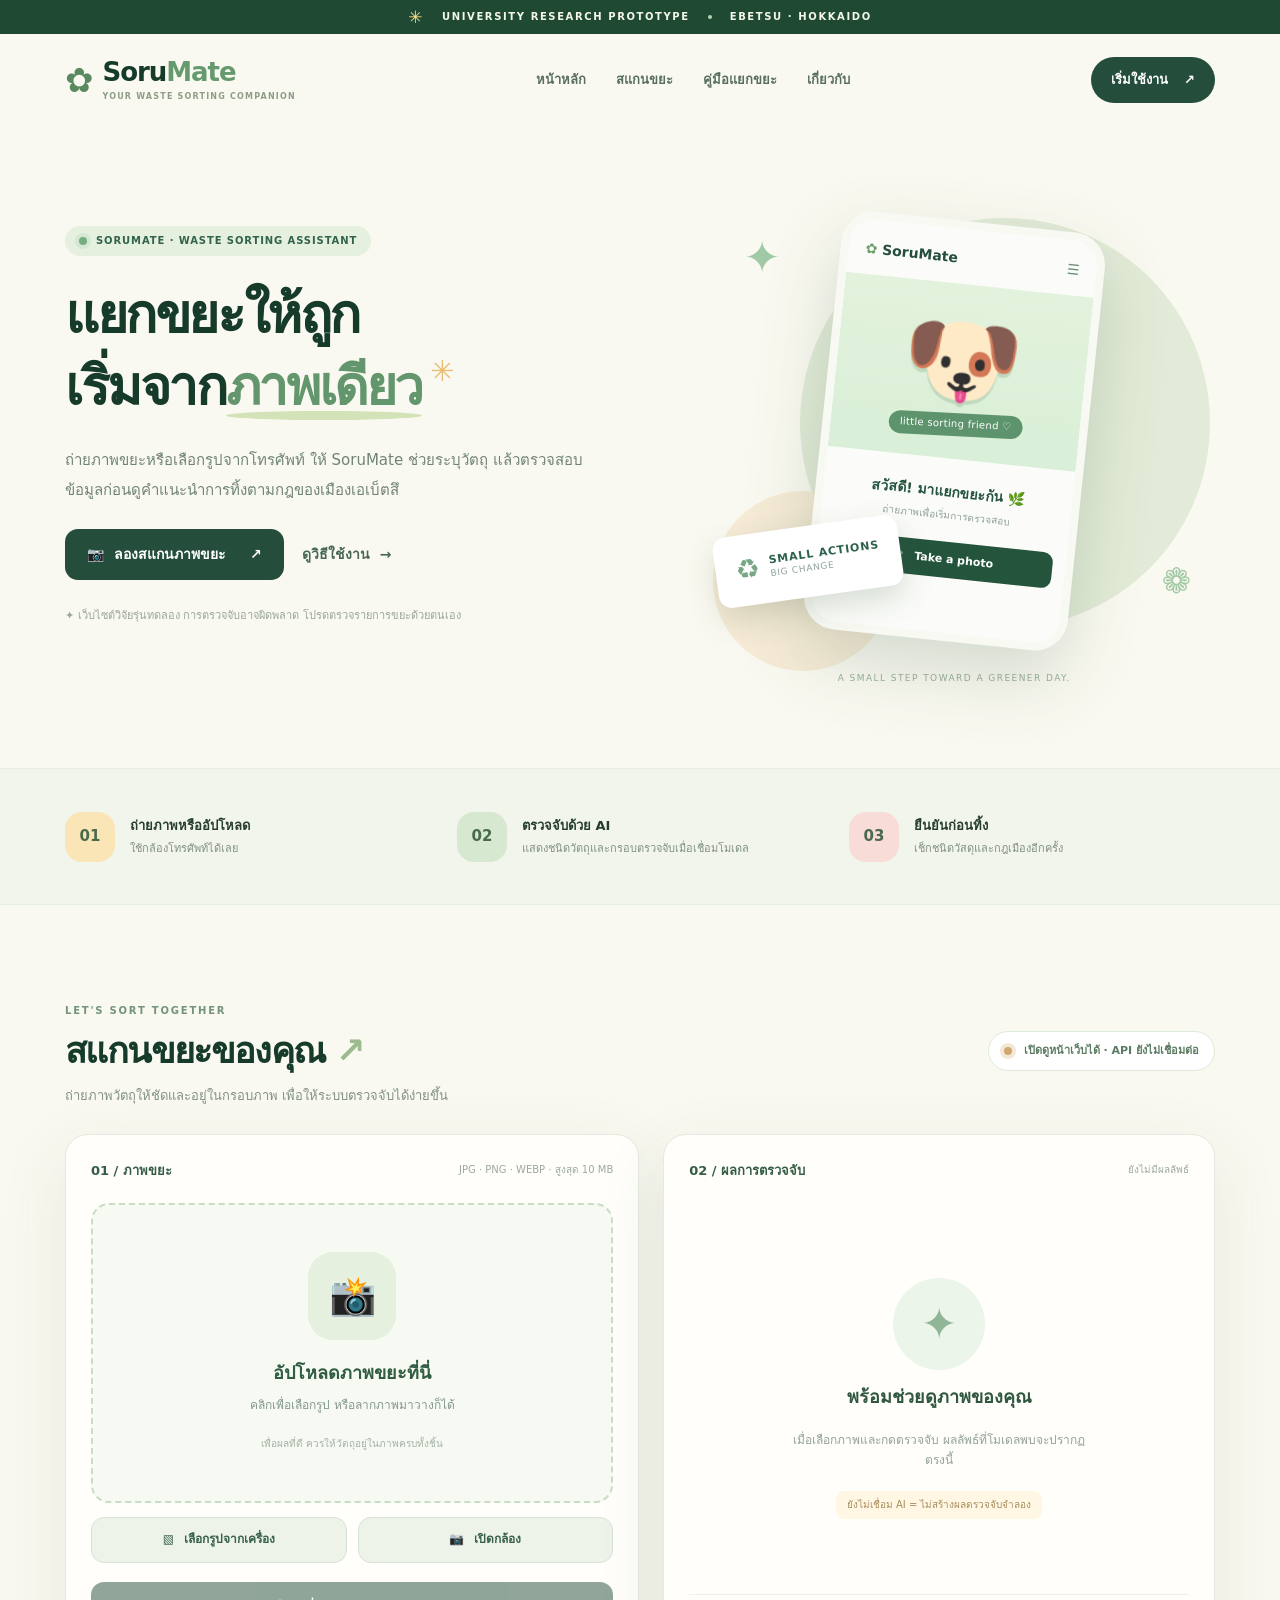
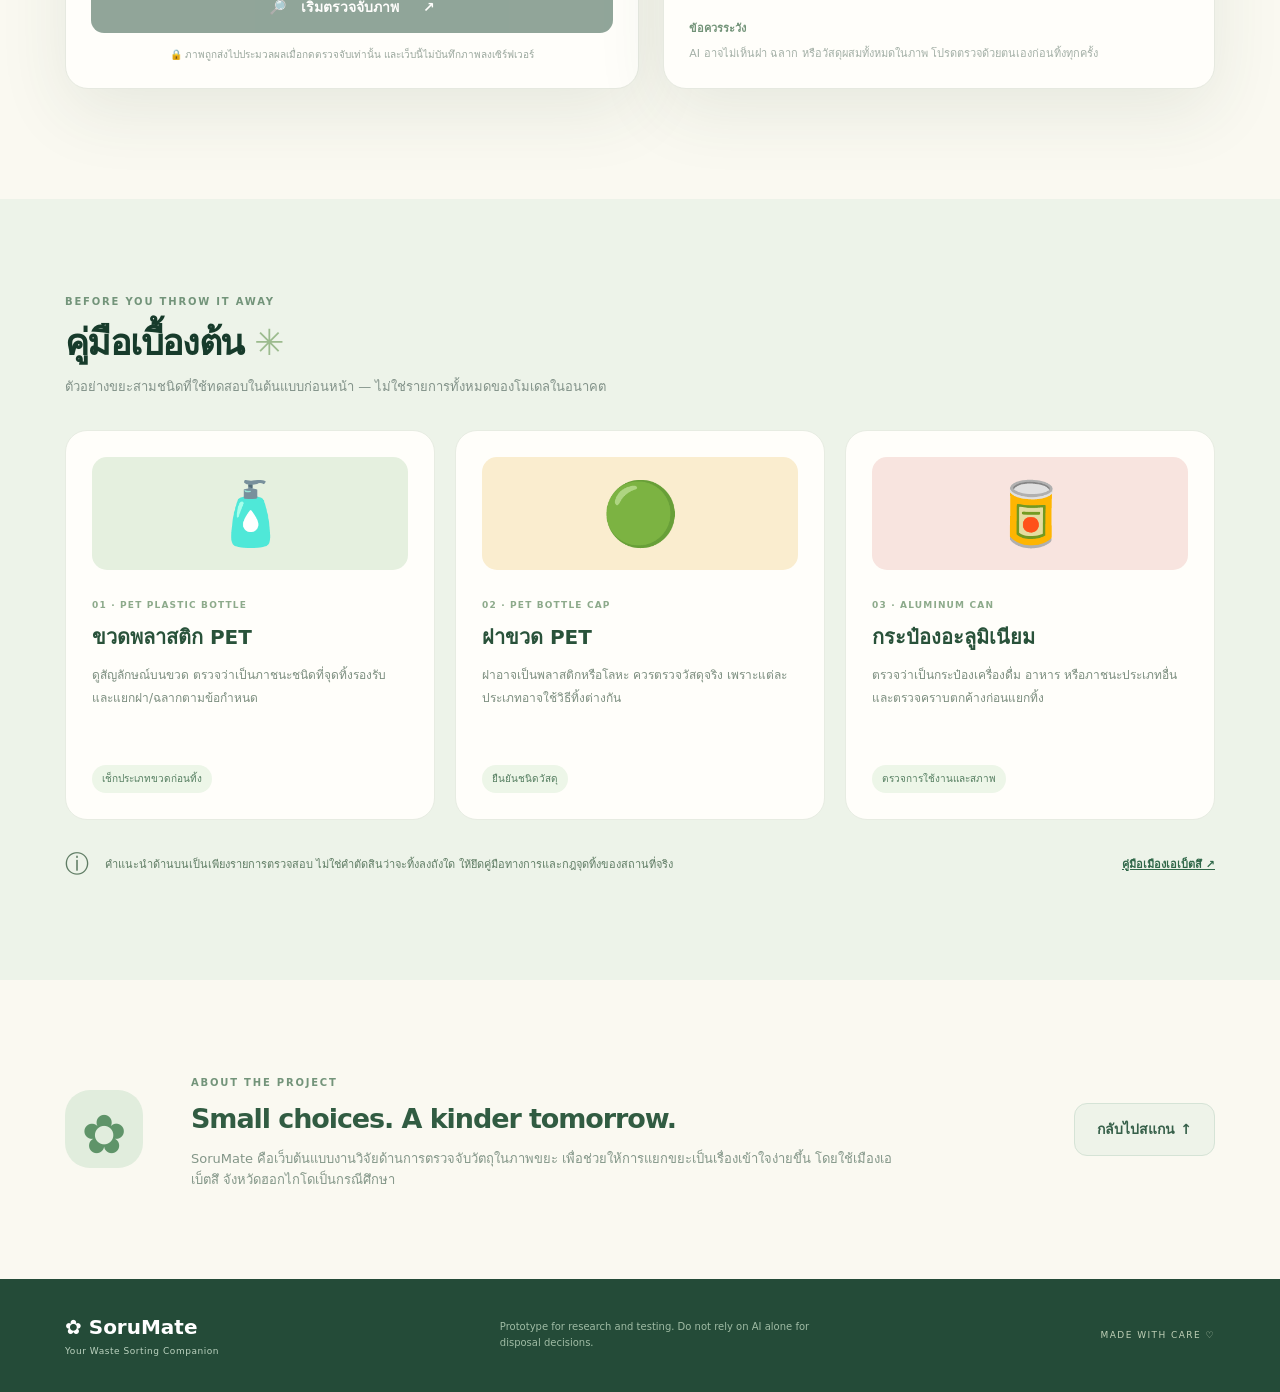
==== static/index.html @ 2cd0fef8 "Add files via upload" ====
<!doctype html>
<html lang="th">
<head>
  <meta charset="utf-8">
  <meta name="viewport" content="width=device-width,initial-scale=1,viewport-fit=cover">
  <meta name="theme-color" content="#f8f7ef">
  <meta name="description" content="SoruMate: เว็บไซต์ทดลอง AI ช่วยแยกประเภทขยะและตรวจคำแนะนำการทิ้งขยะในเมืองเอเบ็ตสึ ฮอกไกโด">
  <title>SoruMate — Your Waste Sorting Companion</title>
  <link rel="stylesheet" href="/static/style.css">
  <script src="/static/app.js" defer></script>
</head>
<body>
  <div class="announcement"><span class="sparkle">✳</span> UNIVERSITY RESEARCH PROTOTYPE <span class="dot"></span> EBETSU · HOKKAIDO</div>
  <header class="header shell">
    <a href="#home" class="brand" aria-label="SoruMate home">
      <span class="brand-symbol">✿</span><span>Soru<span class="accent">Mate</span><small>YOUR WASTE SORTING COMPANION</small></span>
    </a>
    <nav class="nav" aria-label="เมนูหลัก">
      <a href="#home">หน้าหลัก</a>
      <a href="#scan">สแกนขยะ</a>
      <a href="#guide">คู่มือแยกขยะ</a>
      <a href="#about">เกี่ยวกับ</a>
    </nav>
    <a class="nav-action" href="#scan">เริ่มใช้งาน <span>↗</span></a>
  </header>

  <main>
    <section id="home" class="hero shell">
      <div class="hero-copy">
        <span class="eyebrow"><span class="pulsedot"></span> SORUMATE · WASTE SORTING ASSISTANT</span>
        <h1>แยกขยะให้ถูก<br>เริ่มจาก<span class="green-underline">ภาพเดียว</span><span class="flower">✳</span></h1>
        <p class="hero-desc">ถ่ายภาพขยะหรือเลือกรูปจากโทรศัพท์ ให้ SoruMate ช่วยระบุวัตถุ แล้วตรวจสอบข้อมูลก่อนดูคำแนะนำการทิ้งตามกฎของเมืองเอเบ็ตสึ</p>
        <div class="hero-actions">
          <a class="button primary" href="#scan"><span>📷</span> ลองสแกนภาพขยะ <span class="arr">↗</span></a>
          <a class="button text-link" href="#how">ดูวิธีใช้งาน <span>→</span></a>
        </div>
        <p class="hero-caution">✦ เว็บไซต์วิจัยรุ่นทดลอง การตรวจจับอาจผิดพลาด โปรดตรวจรายการขยะด้วยตนเอง</p>
      </div>
      <div class="hero-art" aria-hidden="true">
        <div class="orb orb-a"></div><div class="orb orb-b"></div>
        <div class="halo halo-a">✦</div><div class="halo halo-b">❁</div>
        <div class="app-peek">
          <div class="peek-top"><span class="peek-label"><span>✿</span> SoruMate</span><span class="peek-menu">☰</span></div>
          <div class="peek-dog"><div class="dog-face">🐶</div><div class="dog-scarf">little sorting friend ♡</div></div>
          <div class="peek-inner"><strong>สวัสดี! มาแยกขยะกัน 🌿</strong><small>ถ่ายภาพเพื่อเริ่มการตรวจสอบ</small><div class="peek-upload">📷 &nbsp; Take a photo</div></div>
        </div>
        <div class="floating-note"><span class="floating-icon">♻</span><div><strong>SMALL ACTIONS</strong><small>BIG CHANGE</small></div></div>
        <span class="art-caption">A SMALL STEP TOWARD A GREENER DAY.</span>
      </div>
    </section>

    <section class="feature-band" id="how">
      <div class="shell feature-row">
        <div class="feature"><span class="feature-icon yellow">01</span><div><strong>ถ่ายภาพหรืออัปโหลด</strong><span>ใช้กล้องโทรศัพท์ได้เลย</span></div></div>
        <div class="feature"><span class="feature-icon green">02</span><div><strong>ตรวจจับด้วย AI</strong><span>แสดงชนิดวัตถุและกรอบตรวจจับเมื่อเชื่อมโมเดล</span></div></div>
        <div class="feature"><span class="feature-icon pink">03</span><div><strong>ยืนยันก่อนทิ้ง</strong><span>เช็กชนิดวัสดุและกฎเมืองอีกครั้ง</span></div></div>
      </div>
    </section>

    <section id="scan" class="scan-section shell">
      <div class="section-head">
        <div><span class="overline">LET'S SORT TOGETHER</span><h2>สแกนขยะของคุณ <span>↗</span></h2><p>ถ่ายภาพวัตถุให้ชัดและอยู่ในกรอบภาพ เพื่อให้ระบบตรวจจับได้ง่ายขึ้น</p></div>
        <div id="model-status" class="status-pill"><span class="status-dot"></span><span>กำลังตรวจสถานะโมเดล…</span></div>
      </div>
      <div class="scanner-grid">
        <div class="scanner-card">
          <div class="card-bar"><strong>01 / ภาพขยะ</strong><span>JPG · PNG · WEBP · สูงสุด 10 MB</span></div>
          <div id="dropzone" class="dropzone" role="button" tabindex="0" aria-label="เลือกรูปภาพขยะ">
            <div id="empty-state" class="empty-state"><div class="upload-illustration">📸</div><h3>อัปโหลดภาพขยะที่นี่</h3><p>คลิกเพื่อเลือกรูป หรือลากภาพมาวางก็ได้</p><small>เพื่อผลที่ดี ควรให้วัตถุอยู่ในภาพครบทั้งชิ้น</small></div>
            <div id="preview-wrap" class="preview-wrap" hidden><img id="preview" alt="ภาพขยะที่เลือก"><div id="boxes" class="boxes"></div></div>
          </div>
          <div class="file-actions"><button id="choose-btn" type="button" class="button secondary"><span>▧</span> เลือกรูปจากเครื่อง</button><button id="camera-btn" type="button" class="button secondary"><span>📷</span> เปิดกล้อง</button></div>
          <input type="file" id="file-input" accept="image/jpeg,image/png,image/webp" hidden>
          <input type="file" id="camera-input" accept="image/*" capture="environment" hidden>
          <div id="access-wrap" class="access-wrap" hidden><label for="access-code">รหัสเข้าทดสอบจากผู้พัฒนา</label><input type="password" id="access-code" autocomplete="off" placeholder="กรอกรหัสทดสอบ"></div>
          <button id="scan-btn" type="button" class="button primary scan-submit" disabled>🔎 &nbsp; เริ่มตรวจจับภาพ <span class="arr">↗</span></button>
          <p class="privacy-line">🔒 ภาพถูกส่งไปประมวลผลเมื่อกดตรวจจับเท่านั้น และเว็บนี้ไม่บันทึกภาพลงเซิร์ฟเวอร์</p>
        </div>
        <div class="result-card">
          <div class="card-bar"><strong>02 / ผลการตรวจจับ</strong><span id="result-count">ยังไม่มีผลลัพธ์</span></div>
          <div id="result-empty" class="result-empty"><div class="bubble-icon">✦</div><h3>พร้อมช่วยดูภาพของคุณ</h3><p>เมื่อเลือกภาพและกดตรวจจับ ผลลัพธ์ที่โมเดลพบจะปรากฏตรงนี้</p><span class="notice">ยังไม่เชื่อม AI = ไม่สร้างผลตรวจจับจำลอง</span></div>
          <div id="result-message" class="result-message" role="status" aria-live="polite" hidden></div>
          <div id="detections" class="detections" aria-live="polite"></div>
          <div id="confirm-panel" class="confirm-panel" hidden>
            <span class="overline">CONFIRM BEFORE DISPOSAL</span><h3>ตรวจสอบชนิดขยะอีกครั้ง</h3>
            <p id="confirm-description">ระบบช่วยระบุชนิดจากภาพ แต่ยังต้องตรวจวัสดุและสภาพจริงก่อนเลือกวิธีทิ้ง</p>
            <label for="condition">ขยะชิ้นนี้ตรงกับข้อมูลที่ตรวจพบหรือไม่?</label>
            <select id="condition"><option value="">เลือกคำตอบ</option><option value="yes">ตรงกับชนิดที่ระบบระบุ</option><option value="unclear">ไม่แน่ใจ / ต้องตรวจสอบอีก</option><option value="no">ไม่ตรงกับชนิดที่ระบบระบุ</option></select>
            <p id="condition-note" class="condition-note"></p>
            <a href="https://www.city.ebetsu.hokkaido.jp/uploaded/attachment/71884.pdf" target="_blank" rel="noopener noreferrer" class="guide-link">เปิดคู่มือแยกขยะเมืองเอเบ็ตสึ ↗</a>
          </div>
          <div class="result-foot"><strong>ข้อควรระวัง</strong><p>AI อาจไม่เห็นฝา ฉลาก หรือวัสดุผสมทั้งหมดในภาพ โปรดตรวจด้วยตนเองก่อนทิ้งทุกครั้ง</p></div>
        </div>
      </div>
    </section>

    <section id="guide" class="guide-section">
      <div class="shell">
        <div class="section-head guide-head"><div><span class="overline">BEFORE YOU THROW IT AWAY</span><h2>คู่มือเบื้องต้น <span>✳</span></h2><p>ตัวอย่างขยะสามชนิดที่ใช้ทดสอบในต้นแบบก่อนหน้า — ไม่ใช่รายการทั้งหมดของโมเดลในอนาคต</p></div></div>
        <div class="guide-cards">
          <article class="guide-card"><div class="guide-emoji green-bg">🧴</div><small>01 · PET PLASTIC BOTTLE</small><h3>ขวดพลาสติก PET</h3><p>ดูสัญลักษณ์บนขวด ตรวจว่าเป็นภาชนะชนิดที่จุดทิ้งรองรับ และแยกฝา/ฉลากตามข้อกำหนด</p><span class="guide-tag">เช็กประเภทขวดก่อนทิ้ง</span></article>
          <article class="guide-card"><div class="guide-emoji cream-bg">🟢</div><small>02 · PET BOTTLE CAP</small><h3>ฝาขวด PET</h3><p>ฝาอาจเป็นพลาสติกหรือโลหะ ควรตรวจวัสดุจริง เพราะแต่ละประเภทอาจใช้วิธีทิ้งต่างกัน</p><span class="guide-tag">ยืนยันชนิดวัสดุ</span></article>
          <article class="guide-card"><div class="guide-emoji pink-bg">🥫</div><small>03 · ALUMINUM CAN</small><h3>กระป๋องอะลูมิเนียม</h3><p>ตรวจว่าเป็นกระป๋องเครื่องดื่ม อาหาร หรือภาชนะประเภทอื่น และตรวจคราบตกค้างก่อนแยกทิ้ง</p><span class="guide-tag">ตรวจการใช้งานและสภาพ</span></article>
        </div>
        <div class="guide-note"><span>ⓘ</span><p>คำแนะนำด้านบนเป็นเพียงรายการตรวจสอบ ไม่ใช่คำตัดสินว่าจะทิ้งลงถังใด ให้ยึดคู่มือทางการและกฎจุดทิ้งของสถานที่จริง</p><a target="_blank" rel="noopener noreferrer" href="https://www.city.ebetsu.hokkaido.jp/uploaded/attachment/71884.pdf">คู่มือเมืองเอเบ็ตสึ ↗</a></div>
      </div>
    </section>

    <section id="about" class="about-section shell"><div class="about-icon">✿</div><div><span class="overline">ABOUT THE PROJECT</span><h2>Small choices. A kinder tomorrow.</h2><p>SoruMate คือเว็บต้นแบบงานวิจัยด้านการตรวจจับวัตถุในภาพขยะ เพื่อช่วยให้การแยกขยะเป็นเรื่องเข้าใจง่ายขึ้น โดยใช้เมืองเอเบ็ตสึ จังหวัดฮอกไกโดเป็นกรณีศึกษา</p></div><a href="#scan" class="button secondary">กลับไปสแกน ↑</a></section>
  </main>
  <footer class="footer"><div class="shell footer-inner"><div><strong>✿ SoruMate</strong><small>Your Waste Sorting Companion</small></div><p>Prototype for research and testing. Do not rely on AI alone for disposal decisions.</p><span>MADE WITH CARE ♡</span></div></footer>
</body>
</html>
---- static/style.css ----
:root{--green:#244e3b;--deep:#173b2b;--mint:#ddedd8;--cream:#faf9f1;--paper:#fffefa;--text:#263c31;--muted:#718278;--line:#e5eae2;--gold:#f4dba0;--pink:#f8dfd8;--shadow:0 22px 70px rgba(39,76,55,.095)}
*{box-sizing:border-box}html{scroll-behavior:smooth}body{margin:0;background:var(--cream);color:var(--text);font-family:ui-sans-serif,system-ui,-apple-system,"Noto Sans Thai", "Segoe UI",sans-serif;line-height:1.65}button,input,select{font:inherit}button{cursor:pointer}a{text-decoration:none;color:inherit}button:focus-visible,a:focus-visible,[role="button"]:focus-visible{outline:3px solid #9bc17d;outline-offset:3px}[hidden]{display:none!important}.shell{width:min(1150px,calc(100% - 64px));margin:auto}.announcement{height:34px;display:flex;align-items:center;justify-content:center;gap:18px;background:#204933;color:#f3f7e9;font-size:10px;letter-spacing:.16em;font-weight:800}.sparkle{color:#ffdf8c;font-size:17px}.dot{width:4px;height:4px;border-radius:50%;background:#b9d1b2}.header{height:92px;display:flex;align-items:center;justify-content:space-between;gap:20px}.brand{display:flex;gap:10px;align-items:center;color:var(--deep);font-size:26px;font-weight:850;line-height:1.1;letter-spacing:-.04em}.brand small{display:block;font-size:8px;letter-spacing:.15em;font-weight:800;margin-top:7px;color:#8d9d87}.brand-symbol{font-size:34px;line-height:1;color:#58895f}.accent{color:#659a6f}.nav{display:flex;align-items:center;gap:30px;font-size:13px;font-weight:650}.nav a{color:#586f60}.nav a:hover{color:var(--deep)}.nav-action{background:var(--green);color:#fff;padding:12px 20px;border-radius:100px;font-size:13px;font-weight:750;white-space:nowrap}.nav-action span{margin-left:12px}.hero{min-height:570px;padding:50px 0 82px;display:grid;grid-template-columns:1.07fr .93fr;gap:28px;align-items:center}.hero-copy{position:relative;z-index:2}.eyebrow,.overline{font-size:10px;font-weight:850;letter-spacing:.18em;color:#73947a}.eyebrow{display:inline-flex;align-items:center;gap:9px;background:#e5f0df;border-radius:100px;padding:7px 14px;letter-spacing:.09em;color:#32634b}.pulsedot,.status-dot{width:8px;height:8px;background:#77ad83;border-radius:50%;display:inline-block;box-shadow:0 0 0 4px #d4e8d3}.hero h1{font-size:clamp(40px,4.15vw,69px);line-height:1.35;font-weight:880;letter-spacing:-.045em;color:var(--deep);margin:24px 0 21px}.green-underline{position:relative;display:inline-block;color:#63966d}.green-underline:after{content:"";height:9px;position:absolute;left:0;right:0;bottom:4px;background:#d3e3b7;z-index:-1;border-radius:100%}.flower{font-size:29px;vertical-align:top;margin-left:8px;color:#e7be75}.hero-desc{color:#708476;font-size:15px;max-width:530px;line-height:2;margin:0 0 24px}.hero-actions{display:flex;align-items:center;gap:18px;flex-wrap:wrap}.button{border:0;display:inline-flex;justify-content:center;align-items:center;gap:10px;padding:14px 22px;border-radius:13px;font-weight:750;font-size:14px;transition:transform .15s,background .15s}.button:active{transform:translateY(2px)}.button.primary{background:var(--green);color:white}.button.primary:hover,.nav-action:hover{background:#3d7156}.button.secondary{background:#eef3e9;border:1px solid #d5e3d6;color:#37604a}.button.secondary:hover{background:#e1ecdc}.button.text-link{color:#486754;background:transparent;padding:12px 0}.arr{margin-left:14px}.hero-caution{color:#98a69c;font-size:11px;margin-top:27px}.hero-art{position:relative;height:510px;display:flex;justify-content:center;align-items:center;isolation:isolate}.orb{position:absolute;border-radius:50%;z-index:-1}.orb-a{width:410px;height:410px;background:#e2ebd7;top:42px;right:5px}.orb-b{width:180px;height:180px;background:#f5e6ca;bottom:15px;left:20px;opacity:.7}.halo{position:absolute;color:#a2c9a5}.halo-a{top:45px;left:50px;font-size:45px}.halo-b{right:24px;bottom:75px;font-size:35px}.app-peek{width:265px;height:420px;transform:rotate(6deg);border:8px solid #f7f9f2;border-radius:33px;background:#fbfcf9;box-shadow:0 28px 70px #30533830;overflow:hidden;z-index:2}.peek-top{display:flex;align-items:center;justify-content:space-between;padding:18px 17px 14px;color:#244e3b;font-size:14px}.peek-label{font-weight:850}.peek-label span{color:#679f6a}.peek-menu{color:#6c8c76}.peek-dog{height:175px;background:linear-gradient(#e3f2dc,#d9efd7);text-align:center;display:flex;justify-content:center;align-items:center;flex-direction:column;position:relative}.dog-face{font-size:96px;line-height:1.1;filter:drop-shadow(0 4px 0 #c0d9be)}.dog-scarf{background:#5d946d;color:white;transform:rotate(-3deg);border-radius:30px;font-size:10px;letter-spacing:.03em;padding:3px 11px}.peek-inner{text-align:center;padding:22px 13px}.peek-inner strong,.peek-inner small{display:block}.peek-inner strong{color:#24533e;font-size:14px}.peek-inner small{color:#91a296;font-size:10px;margin:4px 0 17px}.peek-upload{background:#24543c;color:white;padding:9px;border-radius:10px;font-size:11px;font-weight:750}.floating-note{position:absolute;left:22px;bottom:89px;background:#fff;border-radius:13px;padding:13px 20px;display:flex;gap:10px;align-items:center;box-shadow:0 12px 30px #425c4130;transform:rotate(-8deg);z-index:3}.floating-note strong,.floating-note small{display:block;line-height:1.3;letter-spacing:.08em}.floating-note strong{font-size:11px;color:#2d634b}.floating-note small{font-size:9px;color:#8fa398}.floating-icon{font-size:27px;color:#77a785}.art-caption{position:absolute;bottom:0;font-size:9px;letter-spacing:.16em;color:#9aaf9b}.feature-band{background:#f2f5ec;border-top:1px solid #e7efe1;border-bottom:1px solid #e7efe1}.feature-row{min-height:135px;display:grid;grid-template-columns:repeat(3,1fr);gap:26px;align-items:center}.feature{display:flex;gap:15px;align-items:center}.feature-icon{width:50px;height:50px;display:flex;flex-shrink:0;align-items:center;justify-content:center;border-radius:17px;color:#496a4d;font-size:15px;font-weight:900}.yellow{background:#f9e5b5}.green{background:#d6e8cf}.pink{background:#f7dcd7}.feature strong,.feature span:last-child{display:block}.feature strong{font-size:13px}.feature div>span{font-size:11px;color:#819086;margin-top:3px}.scan-section{padding:91px 0 110px;scroll-margin-top:20px}.section-head{display:flex;justify-content:space-between;align-items:center;gap:20px;margin-bottom:28px}.section-head h2{font-size:36px;letter-spacing:-.045em;color:var(--deep);line-height:1.2;margin:7px 0 12px}.section-head h2 span{color:#9cbb8e}.section-head p{color:#819188;font-size:13px;margin:0}.status-pill{display:flex;align-items:center;gap:12px;white-space:nowrap;padding:10px 15px;background:#fff;border:1px solid #dfebd8;border-radius:100px;font-size:11px;color:#5b7b62;font-weight:750}.status-pill.offline .status-dot{background:#d2a96d;box-shadow:0 0 0 4px #f3e9d8}.scanner-grid{display:grid;grid-template-columns:1.02fr .98fr;gap:24px}.scanner-card,.result-card{background:var(--paper);border:1px solid #e6e9e0;border-radius:23px;box-shadow:var(--shadow);padding:25px;min-width:0}.card-bar{display:flex;justify-content:space-between;align-items:center;gap:10px;padding-bottom:22px}.card-bar strong{color:#355d45;font-size:13px}.card-bar span{color:#9da9a0;font-size:10px;text-align:right}.dropzone{min-height:300px;background:#f7faf3;border:2px dashed #c8ddc5;border-radius:18px;display:flex;align-items:center;justify-content:center;position:relative;overflow:hidden;transition:background .1s}.dropzone.dragging{background:#ecf6e9;border-color:#6b9c76}.empty-state{text-align:center;padding:28px}.upload-illustration{width:88px;height:88px;display:flex;align-items:center;justify-content:center;margin:0 auto 18px;background:#e5f1de;border-radius:25px;font-size:38px}.empty-state h3{font-size:18px;color:#315d42;margin:0}.empty-state p{margin:8px 0 13px;color:#84988b;font-size:12px}.empty-state small{color:#a3b1a5;font-size:10px}.preview-wrap{position:relative;max-width:100%;max-height:420px;margin:auto}.preview-wrap img{display:block;max-width:100%;max-height:420px;width:auto;height:auto}.boxes{position:absolute;inset:0;pointer-events:none}.detect-box{position:absolute;border:3px solid #91cb6c;border-radius:5px;box-shadow:0 0 0 1px #204c39;pointer-events:none}.detect-box.active{border-color:#ffce55;z-index:1}.detect-box span{position:absolute;bottom:100%;left:-3px;background:#27513b;color:white;font-size:10px;padding:3px 6px;border-radius:5px 5px 0 0;white-space:nowrap}.detect-box.active span{background:#c18b25}.file-actions{display:grid;grid-template-columns:1fr 1fr;gap:11px;margin:14px 0}.file-actions button{padding:12px 7px;font-size:12px}.scan-submit{width:100%;margin-top:5px}.scan-submit:disabled{opacity:.5;cursor:not-allowed}.privacy-line{text-align:center;font-size:10px;color:#9aa79d;line-height:1.6;margin:14px 0 0}.result-card{display:flex;flex-direction:column}.result-empty{text-align:center;display:flex;flex-direction:column;align-items:center;justify-content:center;flex:1;min-height:278px;padding:16px}.bubble-icon{font-size:44px;color:#90b597;background:#ecf5e9;border-radius:50%;width:92px;height:92px;display:grid;place-items:center;margin-bottom:12px}.result-empty h3{font-size:18px;color:#31583f;margin:0 0 7px}.result-empty p{font-size:12px;color:#92a298;max-width:300px}.notice{background:#fff7e4;padding:6px 11px;border-radius:8px;color:#a88d5d;font-size:10px;margin-top:8px}.result-message{border-radius:12px;padding:14px;background:#fff5df;color:#8f6b31;font-size:12px;margin-bottom:15px}.result-message.good{background:#e6f3e8;color:#315e41}.result-message.error{background:#fff0ec;color:#a15b4f}.detections{display:flex;flex-direction:column;gap:10px}.detection{border:1px solid #dce8d9;border-radius:14px;padding:12px;display:flex;justify-content:space-between;gap:10px;align-items:center;text-align:left;background:#fff;color:var(--text);width:100%}.detection.active{border-color:#82ad86;background:#eef6ed}.detection strong{display:block;font-size:13px}.detection small{font-size:11px;color:#91a094}.confidence{font-size:12px;color:#557962;font-weight:800}.confirm-panel{margin-top:18px;background:#f4f9ef;border:1px solid #e1edda;border-radius:16px;padding:18px}.confirm-panel h3{margin:3px 0 4px;font-size:16px;color:#335c41}.confirm-panel p{font-size:11px;color:#718575}.confirm-panel label{display:block;font-weight:700;font-size:12px;margin:12px 0 6px}.confirm-panel select,.access-wrap input{width:100%;padding:10px 12px;background:#fff;border:1px solid #c8d8c7;border-radius:9px;outline:0}.condition-note{min-height:0}.guide-link{font-size:11px;color:#3f7554;text-decoration:underline;font-weight:700}.result-foot{border-top:1px solid #edf1e9;margin-top:auto;padding-top:19px}.result-foot strong{font-size:11px;color:#719277}.result-foot p{margin:5px 0 0;font-size:11px;color:#a3afa6}.access-wrap{padding-bottom:10px}.access-wrap label{font-size:11px;color:#526e57;display:block;margin-bottom:5px}.guide-section{background:#edf3e9;padding:88px 0 95px;scroll-margin-top:20px}.guide-head{margin-bottom:33px}.guide-cards{display:grid;grid-template-columns:repeat(3,1fr);gap:20px}.guide-card{background:#fffefa;padding:26px;border-radius:22px;border:1px solid #e7ece2}.guide-emoji{height:113px;display:flex;align-items:center;justify-content:center;border-radius:15px;font-size:62px;margin-bottom:20px}.green-bg{background:#e5f0df}.cream-bg{background:#faedcf}.pink-bg{background:#f8e4df}.guide-card small{font-size:9px;letter-spacing:.13em;color:#8daa8b;font-weight:800}.guide-card h3{font-size:20px;color:#29523a;margin:4px 0 10px}.guide-card p{font-size:12px;color:#7b8d7e;min-height:84px;margin:0;line-height:1.9}.guide-tag{display:inline-block;margin-top:17px;padding:6px 10px;font-size:10px;color:#557e60;background:#edf6e8;border-radius:100px}.guide-note{margin-top:25px;display:flex;align-items:center;gap:16px;color:#5f7c64;font-size:11px}.guide-note>span{font-size:24px}.guide-note p{flex:1;margin:0}.guide-note a{font-weight:800;color:#2f6748;white-space:nowrap;text-decoration:underline}.about-section{padding:88px 0;display:grid;grid-template-columns:90px 1fr auto;align-items:center;gap:36px;scroll-margin-top:20px}.about-icon{height:78px;width:78px;display:grid;place-items:center;background:#e1eddd;border-radius:25px;color:#5f9469;font-size:54px}.about-section h2{margin:6px 0 10px;line-height:1.4;font-size:27px;letter-spacing:-.04em;color:#315c42}.about-section p{color:#839688;font-size:13px;max-width:710px;margin:0}.footer{background:#244b38;color:#fff}.footer-inner{min-height:113px;display:flex;justify-content:space-between;align-items:center;gap:25px}.footer strong,.footer small{display:block}.footer strong{font-size:20px}.footer small{font-size:9px;color:#bbd2bf;letter-spacing:.06em}.footer p{max-width:320px;font-size:10px;color:#9fbba4}.footer span{letter-spacing:.16em;font-size:9px;color:#bfd0b7}@media(max-width:930px){.nav{gap:15px}.hero{grid-template-columns:1fr 1fr}.hero h1{font-size:43px}.hero-art{height:470px}.orb-a{width:340px;height:340px}.scanner-grid{gap:14px}.guide-card{padding:20px}.feature{gap:10px}}@media(max-width:700px){.shell{width:calc(100% - 32px)}.announcement{font-size:8px;gap:8px}.header{height:76px}.brand{font-size:24px}.brand small{font-size:7px}.nav{display:none}.nav-action{padding:10px 13px;font-size:11px}.hero{padding:33px 0 55px;grid-template-columns:1fr;min-height:0}.hero h1{font-size:clamp(38px,11vw,58px);margin:17px 0}.hero-desc{font-size:13px}.hero-art{height:400px}.orb-a{width:310px;height:310px;right:calc(50% - 160px)}.app-peek{transform:rotate(5deg) scale(.84)}.floating-note{bottom:52px;left:4%}.art-caption{bottom:0}.feature-row{grid-template-columns:1fr;gap:18px;padding:25px 0}.feature-icon{height:43px;width:43px;border-radius:12px}.scan-section{padding:62px 0}.section-head{align-items:flex-start;flex-direction:column;gap:12px}.section-head h2{font-size:31px}.scanner-grid,.guide-cards{grid-template-columns:1fr}.scanner-card,.result-card{padding:17px;border-radius:18px}.dropzone{min-height:250px}.result-empty{min-height:245px}.guide-section{padding:65px 0}.guide-card p{min-height:0}.guide-emoji{height:95px}.guide-note{align-items:flex-start;flex-wrap:wrap}.guide-note a{margin-left:38px}.about-section{grid-template-columns:1fr;gap:17px;padding:60px 0}.about-section h2{font-size:23px}.about-section .button{justify-self:start}.footer-inner{padding:23px 0;min-height:0;flex-direction:column;align-items:flex-start;gap:9px}.footer-inner p{margin:0}}@media(prefers-reduced-motion:reduce){html{scroll-behavior:auto}*,*:after,*:before{transition:none!important}}
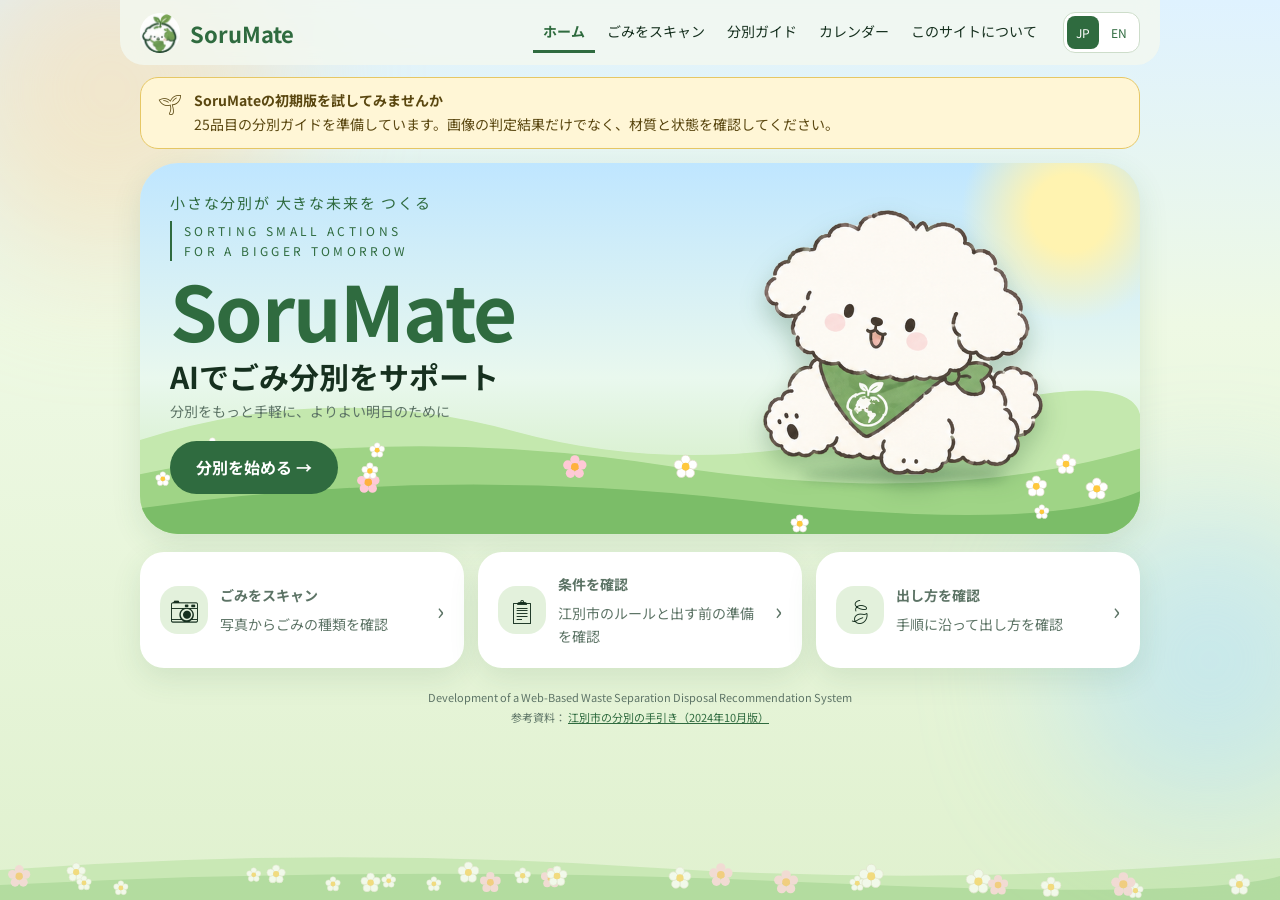
==== commit a1173795: "Add files via upload" ====
--- a/static/index.html
+++ b/static/index.html
@@ -1,113 +1,1567 @@
-<!doctype html>
-<html lang="th">
-<head>
-  <meta charset="utf-8">
-  <meta name="viewport" content="width=device-width,initial-scale=1,viewport-fit=cover">
-  <meta name="theme-color" content="#f8f7ef">
-  <meta name="description" content="SoruMate: เว็บไซต์ทดลอง AI ช่วยแยกประเภทขยะและตรวจคำแนะนำการทิ้งขยะในเมืองเอเบ็ตสึ ฮอกไกโด">
-  <title>SoruMate — Your Waste Sorting Companion</title>
-  <link rel="stylesheet" href="/static/style.css">
-  <script src="/static/app.js" defer></script>
-</head>
-<body>
-  <div class="announcement"><span class="sparkle">✳</span> UNIVERSITY RESEARCH PROTOTYPE <span class="dot"></span> EBETSU · HOKKAIDO</div>
-  <header class="header shell">
-    <a href="#home" class="brand" aria-label="SoruMate home">
-      <span class="brand-symbol">✿</span><span>Soru<span class="accent">Mate</span><small>YOUR WASTE SORTING COMPANION</small></span>
-    </a>
-    <nav class="nav" aria-label="เมนูหลัก">
-      <a href="#home">หน้าหลัก</a>
-      <a href="#scan">สแกนขยะ</a>
-      <a href="#guide">คู่มือแยกขยะ</a>
-      <a href="#about">เกี่ยวกับ</a>
-    </nav>
-    <a class="nav-action" href="#scan">เริ่มใช้งาน <span>↗</span></a>
-  </header>
-
-  <main>
-    <section id="home" class="hero shell">
-      <div class="hero-copy">
-        <span class="eyebrow"><span class="pulsedot"></span> SORUMATE · WASTE SORTING ASSISTANT</span>
-        <h1>แยกขยะให้ถูก<br>เริ่มจาก<span class="green-underline">ภาพเดียว</span><span class="flower">✳</span></h1>
-        <p class="hero-desc">ถ่ายภาพขยะหรือเลือกรูปจากโทรศัพท์ ให้ SoruMate ช่วยระบุวัตถุ แล้วตรวจสอบข้อมูลก่อนดูคำแนะนำการทิ้งตามกฎของเมืองเอเบ็ตสึ</p>
-        <div class="hero-actions">
-          <a class="button primary" href="#scan"><span>📷</span> ลองสแกนภาพขยะ <span class="arr">↗</span></a>
-          <a class="button text-link" href="#how">ดูวิธีใช้งาน <span>→</span></a>
-        </div>
-        <p class="hero-caution">✦ เว็บไซต์วิจัยรุ่นทดลอง การตรวจจับอาจผิดพลาด โปรดตรวจรายการขยะด้วยตนเอง</p>
-      </div>
-      <div class="hero-art" aria-hidden="true">
-        <div class="orb orb-a"></div><div class="orb orb-b"></div>
-        <div class="halo halo-a">✦</div><div class="halo halo-b">❁</div>
-        <div class="app-peek">
-          <div class="peek-top"><span class="peek-label"><span>✿</span> SoruMate</span><span class="peek-menu">☰</span></div>
-          <div class="peek-dog"><div class="dog-face">🐶</div><div class="dog-scarf">little sorting friend ♡</div></div>
-          <div class="peek-inner"><strong>สวัสดี! มาแยกขยะกัน 🌿</strong><small>ถ่ายภาพเพื่อเริ่มการตรวจสอบ</small><div class="peek-upload">📷 &nbsp; Take a photo</div></div>
-        </div>
-        <div class="floating-note"><span class="floating-icon">♻</span><div><strong>SMALL ACTIONS</strong><small>BIG CHANGE</small></div></div>
-        <span class="art-caption">A SMALL STEP TOWARD A GREENER DAY.</span>
-      </div>
-    </section>
-
-    <section class="feature-band" id="how">
-      <div class="shell feature-row">
-        <div class="feature"><span class="feature-icon yellow">01</span><div><strong>ถ่ายภาพหรืออัปโหลด</strong><span>ใช้กล้องโทรศัพท์ได้เลย</span></div></div>
-        <div class="feature"><span class="feature-icon green">02</span><div><strong>ตรวจจับด้วย AI</strong><span>แสดงชนิดวัตถุและกรอบตรวจจับเมื่อเชื่อมโมเดล</span></div></div>
-        <div class="feature"><span class="feature-icon pink">03</span><div><strong>ยืนยันก่อนทิ้ง</strong><span>เช็กชนิดวัสดุและกฎเมืองอีกครั้ง</span></div></div>
-      </div>
-    </section>
-
-    <section id="scan" class="scan-section shell">
-      <div class="section-head">
-        <div><span class="overline">LET'S SORT TOGETHER</span><h2>สแกนขยะของคุณ <span>↗</span></h2><p>ถ่ายภาพวัตถุให้ชัดและอยู่ในกรอบภาพ เพื่อให้ระบบตรวจจับได้ง่ายขึ้น</p></div>
-        <div id="model-status" class="status-pill"><span class="status-dot"></span><span>กำลังตรวจสถานะโมเดล…</span></div>
-      </div>
-      <div class="scanner-grid">
-        <div class="scanner-card">
-          <div class="card-bar"><strong>01 / ภาพขยะ</strong><span>JPG · PNG · WEBP · สูงสุด 10 MB</span></div>
-          <div id="dropzone" class="dropzone" role="button" tabindex="0" aria-label="เลือกรูปภาพขยะ">
-            <div id="empty-state" class="empty-state"><div class="upload-illustration">📸</div><h3>อัปโหลดภาพขยะที่นี่</h3><p>คลิกเพื่อเลือกรูป หรือลากภาพมาวางก็ได้</p><small>เพื่อผลที่ดี ควรให้วัตถุอยู่ในภาพครบทั้งชิ้น</small></div>
-            <div id="preview-wrap" class="preview-wrap" hidden><img id="preview" alt="ภาพขยะที่เลือก"><div id="boxes" class="boxes"></div></div>
-          </div>
-          <div class="file-actions"><button id="choose-btn" type="button" class="button secondary"><span>▧</span> เลือกรูปจากเครื่อง</button><button id="camera-btn" type="button" class="button secondary"><span>📷</span> เปิดกล้อง</button></div>
-          <input type="file" id="file-input" accept="image/jpeg,image/png,image/webp" hidden>
-          <input type="file" id="camera-input" accept="image/*" capture="environment" hidden>
-          <div id="access-wrap" class="access-wrap" hidden><label for="access-code">รหัสเข้าทดสอบจากผู้พัฒนา</label><input type="password" id="access-code" autocomplete="off" placeholder="กรอกรหัสทดสอบ"></div>
-          <button id="scan-btn" type="button" class="button primary scan-submit" disabled>🔎 &nbsp; เริ่มตรวจจับภาพ <span class="arr">↗</span></button>
-          <p class="privacy-line">🔒 ภาพถูกส่งไปประมวลผลเมื่อกดตรวจจับเท่านั้น และเว็บนี้ไม่บันทึกภาพลงเซิร์ฟเวอร์</p>
-        </div>
-        <div class="result-card">
-          <div class="card-bar"><strong>02 / ผลการตรวจจับ</strong><span id="result-count">ยังไม่มีผลลัพธ์</span></div>
-          <div id="result-empty" class="result-empty"><div class="bubble-icon">✦</div><h3>พร้อมช่วยดูภาพของคุณ</h3><p>เมื่อเลือกภาพและกดตรวจจับ ผลลัพธ์ที่โมเดลพบจะปรากฏตรงนี้</p><span class="notice">ยังไม่เชื่อม AI = ไม่สร้างผลตรวจจับจำลอง</span></div>
-          <div id="result-message" class="result-message" role="status" aria-live="polite" hidden></div>
-          <div id="detections" class="detections" aria-live="polite"></div>
-          <div id="confirm-panel" class="confirm-panel" hidden>
-            <span class="overline">CONFIRM BEFORE DISPOSAL</span><h3>ตรวจสอบชนิดขยะอีกครั้ง</h3>
-            <p id="confirm-description">ระบบช่วยระบุชนิดจากภาพ แต่ยังต้องตรวจวัสดุและสภาพจริงก่อนเลือกวิธีทิ้ง</p>
-            <label for="condition">ขยะชิ้นนี้ตรงกับข้อมูลที่ตรวจพบหรือไม่?</label>
-            <select id="condition"><option value="">เลือกคำตอบ</option><option value="yes">ตรงกับชนิดที่ระบบระบุ</option><option value="unclear">ไม่แน่ใจ / ต้องตรวจสอบอีก</option><option value="no">ไม่ตรงกับชนิดที่ระบบระบุ</option></select>
-            <p id="condition-note" class="condition-note"></p>
-            <a href="https://www.city.ebetsu.hokkaido.jp/uploaded/attachment/71884.pdf" target="_blank" rel="noopener noreferrer" class="guide-link">เปิดคู่มือแยกขยะเมืองเอเบ็ตสึ ↗</a>
-          </div>
-          <div class="result-foot"><strong>ข้อควรระวัง</strong><p>AI อาจไม่เห็นฝา ฉลาก หรือวัสดุผสมทั้งหมดในภาพ โปรดตรวจด้วยตนเองก่อนทิ้งทุกครั้ง</p></div>
-        </div>
-      </div>
-    </section>
-
-    <section id="guide" class="guide-section">
-      <div class="shell">
-        <div class="section-head guide-head"><div><span class="overline">BEFORE YOU THROW IT AWAY</span><h2>คู่มือเบื้องต้น <span>✳</span></h2><p>ตัวอย่างขยะสามชนิดที่ใช้ทดสอบในต้นแบบก่อนหน้า — ไม่ใช่รายการทั้งหมดของโมเดลในอนาคต</p></div></div>
-        <div class="guide-cards">
-          <article class="guide-card"><div class="guide-emoji green-bg">🧴</div><small>01 · PET PLASTIC BOTTLE</small><h3>ขวดพลาสติก PET</h3><p>ดูสัญลักษณ์บนขวด ตรวจว่าเป็นภาชนะชนิดที่จุดทิ้งรองรับ และแยกฝา/ฉลากตามข้อกำหนด</p><span class="guide-tag">เช็กประเภทขวดก่อนทิ้ง</span></article>
-          <article class="guide-card"><div class="guide-emoji cream-bg">🟢</div><small>02 · PET BOTTLE CAP</small><h3>ฝาขวด PET</h3><p>ฝาอาจเป็นพลาสติกหรือโลหะ ควรตรวจวัสดุจริง เพราะแต่ละประเภทอาจใช้วิธีทิ้งต่างกัน</p><span class="guide-tag">ยืนยันชนิดวัสดุ</span></article>
-          <article class="guide-card"><div class="guide-emoji pink-bg">🥫</div><small>03 · ALUMINUM CAN</small><h3>กระป๋องอะลูมิเนียม</h3><p>ตรวจว่าเป็นกระป๋องเครื่องดื่ม อาหาร หรือภาชนะประเภทอื่น และตรวจคราบตกค้างก่อนแยกทิ้ง</p><span class="guide-tag">ตรวจการใช้งานและสภาพ</span></article>
-        </div>
-        <div class="guide-note"><span>ⓘ</span><p>คำแนะนำด้านบนเป็นเพียงรายการตรวจสอบ ไม่ใช่คำตัดสินว่าจะทิ้งลงถังใด ให้ยึดคู่มือทางการและกฎจุดทิ้งของสถานที่จริง</p><a target="_blank" rel="noopener noreferrer" href="https://www.city.ebetsu.hokkaido.jp/uploaded/attachment/71884.pdf">คู่มือเมืองเอเบ็ตสึ ↗</a></div>
-      </div>
-    </section>
-
-    <section id="about" class="about-section shell"><div class="about-icon">✿</div><div><span class="overline">ABOUT THE PROJECT</span><h2>Small choices. A kinder tomorrow.</h2><p>SoruMate คือเว็บต้นแบบงานวิจัยด้านการตรวจจับวัตถุในภาพขยะ เพื่อช่วยให้การแยกขยะเป็นเรื่องเข้าใจง่ายขึ้น โดยใช้เมืองเอเบ็ตสึ จังหวัดฮอกไกโดเป็นกรณีศึกษา</p></div><a href="#scan" class="button secondary">กลับไปสแกน ↑</a></section>
-  </main>
-  <footer class="footer"><div class="shell footer-inner"><div><strong>✿ SoruMate</strong><small>Your Waste Sorting Companion</small></div><p>Prototype for research and testing. Do not rely on AI alone for disposal decisions.</p><span>MADE WITH CARE ♡</span></div></footer>
-</body>
-</html>
+<!DOCTYPE html>
+<!-- SoruMate JA/EN: Nishinopporo only, Calendar 8, balanced cells, light theme, optimized fonts/images revision 2026-10-11 -->
+<html lang="ja" data-theme="light"><head><meta charset="utf-8">
+<meta name="color-scheme" content="light">
+<meta name="viewport" content="width=device-width, initial-scale=1, viewport-fit=cover">
+<title>SoruMate – Development of a Web-Based Waste Separation Disposal Recommendation System</title>
+
+<style>@font-face {
+  font-family: 'Noto Sans JP';
+  font-style: normal;
+  font-display: swap;
+  font-weight: 400;
+  src:url([data-uri]) format("woff2");
+  unicode-range: U+944a,U+944c,U+9452-9453,U+9455,U+9459-945c,U+945e-9463,U+9468,U+946a-946b,U+946d-9472,U+9475,U+9477,U+947c-947f,U+9481,U+9483-9485,U+9578-9579,U+957e-957f,U+9582,U+9584,U+9586-9588,U+958a,U+958c-958f,U+9592,U+9594,U+9596,U+9598-9599,U+959d-95a1,U+95a4,U+95a6-95a9,U+95ab-95ad,U+95b1,U+95b4,U+95b6,U+95b9-95bf,U+95c3,U+95c6,U+95c8-95cd,U+95d0-95d6,U+95d9-95da,U+95dc-95e2,U+95e4-95e6,U+95e8,U+961d-961e,U+9621-9622,U+9624-9626,U+9628,U+962c,U+962e-962f,U+9631,U+9633-9634,U+9637-963a,U+963c-963d,U+9641-9642,U+964b-964c,U+964f,U+9652,U+9654,U+9656-9658,U+965c-965f,U+9661,U+9666,U+966a,U+966c,U+966e,U+9672,U+9674,U+9677,U+967b-967c,U+967e-967f,U+9681-9684,U+9689,U+968b,U+968d,U+9691,U+9695-9698,U+969a,U+969d,U+969f,U+96a4-96aa,U+96ae-96b4,U+96b6,U+96b8-96bb,U+96bd,U+96c1,U+96c9-96cb,U+96cd-96ce,U+96d2,U+96d5-96d6,U+96d8-96da,U+96dc-96df,U+96e9,U+96ef,U+96f1,U+96f9-96fa,U+9702-9706,U+9708-9709,U+970d-970f,U+9711,U+9713-9714,U+9716,U+9719-971b;
+}
+@font-face {
+  font-family: 'Noto Sans JP';
+  font-style: normal;
+  font-display: swap;
+  font-weight: 400;
+  src:url([data-uri]) format("woff2");
+  unicode-range: U+5bbc,U+5bc0-5bc1,U+5bc3,U+5bc7,U+5bc9,U+5bcd-5bd0,U+5bd3-5bd4,U+5bd6-5bda,U+5bde,U+5be0-5be2,U+5be4-5be6,U+5be8,U+5beb-5bec,U+5bef-5bf1,U+5bf3-5bf6,U+5bfd,U+5c03,U+5c05,U+5c07-5c09,U+5c0c-5c0d,U+5c12-5c14,U+5c17,U+5c19,U+5c1e-5c20,U+5c22-5c24,U+5c26,U+5c28-5c2e,U+5c30,U+5c32,U+5c35-5c36,U+5c38-5c39,U+5c46,U+5c4d-5c50,U+5c53,U+5c59-5c5c,U+5c5f-5c63,U+5c67-5c69,U+5c6c-5c70,U+5c74-5c76,U+5c79-5c7d,U+5c87-5c88,U+5c8a,U+5c8c,U+5c8f,U+5c91-5c92,U+5c94,U+5c9d,U+5c9f-5ca0,U+5ca2-5ca3,U+5ca6-5ca8,U+5caa-5cab,U+5cad,U+5cb1-5cb2,U+5cb4-5cb7,U+5cba-5cbc,U+5cbe,U+5cc5,U+5cc7,U+5cc9,U+5ccb,U+5cd0,U+5cd2,U+5cd7,U+5cd9,U+5cdd,U+5ce6,U+5ce8-5cea,U+5ced-5cee,U+5cf1-5cf2,U+5cf4-5cf5,U+5cfa-5cfb,U+5cfd,U+5d01,U+5d06,U+5d0b,U+5d0d,U+5d10-5d12,U+5d14-5d15,U+5d17-5d1b,U+5d1d,U+5d1f-5d20,U+5d22-5d24,U+5d26-5d27,U+5d2b,U+5d31,U+5d34,U+5d39,U+5d3d,U+5d3f,U+5d42-5d43,U+5d46-5d48,U+5d4a-5d4b,U+5d4e,U+5d51-5d53,U+5d55,U+5d59,U+5d5c,U+5d5f-5d62,U+5d64,U+5d69-5d6a,U+5d6c-5d6d,U+5d6f-5d70,U+5d73,U+5d76,U+5d79-5d7a,U+5d7e-5d7f,U+5d81-5d84,U+5d87-5d88,U+5d8a,U+5d8c,U+5d90,U+5d92-5d95,U+5d97,U+5d99;
+}
+@font-face {
+  font-family: 'Noto Sans JP';
+  font-style: normal;
+  font-display: swap;
+  font-weight: 400;
+  src:url([data-uri]) format("woff2");
+  unicode-range: U+a1-a4,U+a6-a7,U+aa,U+ac-ad,U+b5-b6,U+b8-ba,U+bc-c8,U+ca-cc,U+ce-d5,U+d9-db,U+dd-df,U+e6,U+ee,U+f0,U+f5,U+f7,U+f9,U+fb,U+fe-102,U+110-113,U+11a-11b,U+128-12b,U+143-144,U+147-148,U+14c,U+14e-14f,U+152-153,U+168-16d,U+192,U+1a0-1a1,U+1af,U+1cd-1dc,U+1f8-1f9,U+251,U+261,U+2bb,U+2c7,U+2c9,U+2ea-2eb,U+304,U+307,U+30c,U+1e3e-1e3f,U+1ea0-1ebe,U+1ec0-1ec6,U+1ec8-1ef9,U+2011-2012,U+2016,U+2018-201a,U+201e,U+2021,U+2030,U+2033,U+2035,U+2042,U+2047,U+2051,U+2074,U+20a9,U+20ab-20ac,U+20dd-20de,U+2100;
+}
+@font-face {
+  font-family: 'Noto Sans JP';
+  font-style: normal;
+  font-display: swap;
+  font-weight: 400;
+  src:url([data-uri]) format("woff2");
+  unicode-range: U+2010,U+2502,U+25b6,U+4f3a,U+514b,U+5265,U+52c3,U+5339,U+53ec,U+54c0,U+55b0,U+5854,U+5b8f,U+5cb3,U+5e84,U+60da,U+6247,U+6249,U+628a,U+62cd,U+65ac,U+6838,U+690e,U+6cf0,U+6f02,U+6f2c,U+6f70,U+708a,U+7434,U+75be,U+77ef,U+7c60,U+7c98,U+7d1b,U+7e2b,U+80a5,U+81e3,U+820c,U+8210,U+8475,U+862d,U+8650,U+8997,U+906d,U+91c8,U+9700,U+9727,U+9df9,U+ff3a,U+ff9a;
+}
+@font-face {
+  font-family: 'Noto Sans JP';
+  font-style: normal;
+  font-display: swap;
+  font-weight: 400;
+  src:url([data-uri]) format("woff2");
+  unicode-range: U+25bd,U+4e59,U+4ec1,U+4ff3,U+515a,U+518a,U+525b,U+5375,U+552f,U+57a3,U+5b9c,U+5c3d,U+5e3d,U+5e7b,U+5f0a,U+6094,U+6458,U+654f,U+67f3,U+6b8a,U+6bd2,U+6c37,U+6ce1,U+6e56,U+6e7f,U+6ed1,U+6ede,U+6f0f,U+70ad,U+7267,U+7363,U+786c,U+7a42,U+7db2,U+7f85,U+8178,U+829d,U+8896,U+8c5a,U+8cb0,U+8ce2,U+8ed2,U+9047,U+9177,U+970a,U+9ea6,U+ff1b,U+ff31,U+ff39,U+ff80;
+}
+@font-face {
+  font-family: 'Noto Sans JP';
+  font-style: normal;
+  font-display: swap;
+  font-weight: 400;
+  src:url([data-uri]) format("woff2");
+  unicode-range: U+2460,U+4e5f,U+4e7e,U+4ed9,U+501f,U+502b,U+5968,U+5974,U+5ac1,U+5b99,U+5ba3,U+5be7,U+5be9,U+5c64,U+5cb8,U+5ec3,U+5f1f,U+616e,U+6297,U+62e0,U+62ec,U+6368,U+642d,U+65e6,U+6717,U+676f,U+6b04,U+732e,U+7652,U+76ca,U+76d7,U+7802,U+7e70,U+7f6a,U+8133,U+81e8,U+866b,U+878d,U+88f8,U+8a5e,U+8cdb,U+8d08,U+907a,U+90e1,U+96f2,U+9f8d,U+ff35,U+ff37,U+ff40,U+ff9d;
+}
+@font-face {
+  font-family: 'Noto Sans JP';
+  font-style: normal;
+  font-display: swap;
+  font-weight: 400;
+  src:url([data-uri]) format("woff2");
+  unicode-range: U+7e,U+b4,U+25c6,U+2661,U+4e92,U+4eee,U+4ffa,U+5144,U+5237,U+5287,U+52b4,U+58c1,U+5bff,U+5c04,U+5c06,U+5e95,U+5f31,U+5f93,U+63c3,U+640d,U+6557,U+6614,U+662f,U+67d3,U+690d,U+6bba,U+6e6f,U+72af,U+732b,U+7518,U+7ae0,U+7ae5,U+7af6,U+822a,U+89e6,U+8a3a,U+8a98,U+8cb8,U+8de1,U+8e8d,U+95d8,U+961c,U+96a3,U+96ea,U+9bae,U+ff20,U+ff22,U+ff29,U+ff2b-ff2c;
+}
+@font-face {
+  font-family: 'Noto Sans JP';
+  font-style: normal;
+  font-display: swap;
+  font-weight: 400;
+  src:url([data-uri]) format("woff2");
+  unicode-range: U+25bc,U+3012,U+4ef2,U+4f0a,U+516b,U+5373,U+539a,U+53b3,U+559c,U+56f0,U+5727,U+5742,U+5965,U+59ff,U+5bc6,U+5dfb,U+5e45,U+5ead,U+5fb3,U+6211,U+6253,U+639b,U+63a8,U+6545,U+6575,U+6628,U+672d,U+68a8,U+6bdb,U+6d25,U+707d,U+767e,U+7834,U+7b46,U+7bc9,U+8074,U+82e6,U+8349,U+8a2a,U+8d70,U+8da3,U+8fce,U+91cc,U+967d,U+97ff,U+9996,U+ff1c,U+ff2f,U+ff32,U+ff34;
+}
+@font-face {
+  font-family: 'Noto Sans JP';
+  font-style: normal;
+  font-display: swap;
+  font-weight: 700;
+  src:url([data-uri]) format("woff2");
+  unicode-range: U+944a,U+944c,U+9452-9453,U+9455,U+9459-945c,U+945e-9463,U+9468,U+946a-946b,U+946d-9472,U+9475,U+9477,U+947c-947f,U+9481,U+9483-9485,U+9578-9579,U+957e-957f,U+9582,U+9584,U+9586-9588,U+958a,U+958c-958f,U+9592,U+9594,U+9596,U+9598-9599,U+959d-95a1,U+95a4,U+95a6-95a9,U+95ab-95ad,U+95b1,U+95b4,U+95b6,U+95b9-95bf,U+95c3,U+95c6,U+95c8-95cd,U+95d0-95d6,U+95d9-95da,U+95dc-95e2,U+95e4-95e6,U+95e8,U+961d-961e,U+9621-9622,U+9624-9626,U+9628,U+962c,U+962e-962f,U+9631,U+9633-9634,U+9637-963a,U+963c-963d,U+9641-9642,U+964b-964c,U+964f,U+9652,U+9654,U+9656-9658,U+965c-965f,U+9661,U+9666,U+966a,U+966c,U+966e,U+9672,U+9674,U+9677,U+967b-967c,U+967e-967f,U+9681-9684,U+9689,U+968b,U+968d,U+9691,U+9695-9698,U+969a,U+969d,U+969f,U+96a4-96aa,U+96ae-96b4,U+96b6,U+96b8-96bb,U+96bd,U+96c1,U+96c9-96cb,U+96cd-96ce,U+96d2,U+96d5-96d6,U+96d8-96da,U+96dc-96df,U+96e9,U+96ef,U+96f1,U+96f9-96fa,U+9702-9706,U+9708-9709,U+970d-970f,U+9711,U+9713-9714,U+9716,U+9719-971b;
+}
+@font-face {
+  font-family: 'Noto Sans JP';
+  font-style: normal;
+  font-display: swap;
+  font-weight: 700;
+  src:url([data-uri]) format("woff2");
+  unicode-range: U+5bbc,U+5bc0-5bc1,U+5bc3,U+5bc7,U+5bc9,U+5bcd-5bd0,U+5bd3-5bd4,U+5bd6-5bda,U+5bde,U+5be0-5be2,U+5be4-5be6,U+5be8,U+5beb-5bec,U+5bef-5bf1,U+5bf3-5bf6,U+5bfd,U+5c03,U+5c05,U+5c07-5c09,U+5c0c-5c0d,U+5c12-5c14,U+5c17,U+5c19,U+5c1e-5c20,U+5c22-5c24,U+5c26,U+5c28-5c2e,U+5c30,U+5c32,U+5c35-5c36,U+5c38-5c39,U+5c46,U+5c4d-5c50,U+5c53,U+5c59-5c5c,U+5c5f-5c63,U+5c67-5c69,U+5c6c-5c70,U+5c74-5c76,U+5c79-5c7d,U+5c87-5c88,U+5c8a,U+5c8c,U+5c8f,U+5c91-5c92,U+5c94,U+5c9d,U+5c9f-5ca0,U+5ca2-5ca3,U+5ca6-5ca8,U+5caa-5cab,U+5cad,U+5cb1-5cb2,U+5cb4-5cb7,U+5cba-5cbc,U+5cbe,U+5cc5,U+5cc7,U+5cc9,U+5ccb,U+5cd0,U+5cd2,U+5cd7,U+5cd9,U+5cdd,U+5ce6,U+5ce8-5cea,U+5ced-5cee,U+5cf1-5cf2,U+5cf4-5cf5,U+5cfa-5cfb,U+5cfd,U+5d01,U+5d06,U+5d0b,U+5d0d,U+5d10-5d12,U+5d14-5d15,U+5d17-5d1b,U+5d1d,U+5d1f-5d20,U+5d22-5d24,U+5d26-5d27,U+5d2b,U+5d31,U+5d34,U+5d39,U+5d3d,U+5d3f,U+5d42-5d43,U+5d46-5d48,U+5d4a-5d4b,U+5d4e,U+5d51-5d53,U+5d55,U+5d59,U+5d5c,U+5d5f-5d62,U+5d64,U+5d69-5d6a,U+5d6c-5d6d,U+5d6f-5d70,U+5d73,U+5d76,U+5d79-5d7a,U+5d7e-5d7f,U+5d81-5d84,U+5d87-5d88,U+5d8a,U+5d8c,U+5d90,U+5d92-5d95,U+5d97,U+5d99;
+}
+@font-face {
+  font-family: 'Noto Sans JP';
+  font-style: normal;
+  font-display: swap;
+  font-weight: 700;
+  src:url([data-uri]) format("woff2");
+  unicode-range: U+a1-a4,U+a6-a7,U+aa,U+ac-ad,U+b5-b6,U+b8-ba,U+bc-c8,U+ca-cc,U+ce-d5,U+d9-db,U+dd-df,U+e6,U+ee,U+f0,U+f5,U+f7,U+f9,U+fb,U+fe-102,U+110-113,U+11a-11b,U+128-12b,U+143-144,U+147-148,U+14c,U+14e-14f,U+152-153,U+168-16d,U+192,U+1a0-1a1,U+1af,U+1cd-1dc,U+1f8-1f9,U+251,U+261,U+2bb,U+2c7,U+2c9,U+2ea-2eb,U+304,U+307,U+30c,U+1e3e-1e3f,U+1ea0-1ebe,U+1ec0-1ec6,U+1ec8-1ef9,U+2011-2012,U+2016,U+2018-201a,U+201e,U+2021,U+2030,U+2033,U+2035,U+2042,U+2047,U+2051,U+2074,U+20a9,U+20ab-20ac,U+20dd-20de,U+2100;
+}
+@font-face {
+  font-family: 'Noto Sans JP';
+  font-style: normal;
+  font-display: swap;
+  font-weight: 700;
+  src:url([data-uri]) format("woff2");
+  unicode-range: U+2010,U+2502,U+25b6,U+4f3a,U+514b,U+5265,U+52c3,U+5339,U+53ec,U+54c0,U+55b0,U+5854,U+5b8f,U+5cb3,U+5e84,U+60da,U+6247,U+6249,U+628a,U+62cd,U+65ac,U+6838,U+690e,U+6cf0,U+6f02,U+6f2c,U+6f70,U+708a,U+7434,U+75be,U+77ef,U+7c60,U+7c98,U+7d1b,U+7e2b,U+80a5,U+81e3,U+820c,U+8210,U+8475,U+862d,U+8650,U+8997,U+906d,U+91c8,U+9700,U+9727,U+9df9,U+ff3a,U+ff9a;
+}
+@font-face {
+  font-family: 'Noto Sans JP';
+  font-style: normal;
+  font-display: swap;
+  font-weight: 700;
+  src:url([data-uri]) format("woff2");
+  unicode-range: U+25bd,U+4e59,U+4ec1,U+4ff3,U+515a,U+518a,U+525b,U+5375,U+552f,U+57a3,U+5b9c,U+5c3d,U+5e3d,U+5e7b,U+5f0a,U+6094,U+6458,U+654f,U+67f3,U+6b8a,U+6bd2,U+6c37,U+6ce1,U+6e56,U+6e7f,U+6ed1,U+6ede,U+6f0f,U+70ad,U+7267,U+7363,U+786c,U+7a42,U+7db2,U+7f85,U+8178,U+829d,U+8896,U+8c5a,U+8cb0,U+8ce2,U+8ed2,U+9047,U+9177,U+970a,U+9ea6,U+ff1b,U+ff31,U+ff39,U+ff80;
+}
+@font-face {
+  font-family: 'Noto Sans JP';
+  font-style: normal;
+  font-display: swap;
+  font-weight: 700;
+  src:url([data-uri]) format("woff2");
+  unicode-range: U+2460,U+4e5f,U+4e7e,U+4ed9,U+501f,U+502b,U+5968,U+5974,U+5ac1,U+5b99,U+5ba3,U+5be7,U+5be9,U+5c64,U+5cb8,U+5ec3,U+5f1f,U+616e,U+6297,U+62e0,U+62ec,U+6368,U+642d,U+65e6,U+6717,U+676f,U+6b04,U+732e,U+7652,U+76ca,U+76d7,U+7802,U+7e70,U+7f6a,U+8133,U+81e8,U+866b,U+878d,U+88f8,U+8a5e,U+8cdb,U+8d08,U+907a,U+90e1,U+96f2,U+9f8d,U+ff35,U+ff37,U+ff40,U+ff9d;
+}
+@font-face {
+  font-family: 'Noto Sans JP';
+  font-style: normal;
+  font-display: swap;
+  font-weight: 700;
+  src:url([data-uri]) format("woff2");
+  unicode-range: U+7e,U+b4,U+25c6,U+2661,U+4e92,U+4eee,U+4ffa,U+5144,U+5237,U+5287,U+52b4,U+58c1,U+5bff,U+5c04,U+5c06,U+5e95,U+5f31,U+5f93,U+63c3,U+640d,U+6557,U+6614,U+662f,U+67d3,U+690d,U+6bba,U+6e6f,U+72af,U+732b,U+7518,U+7ae0,U+7ae5,U+7af6,U+822a,U+89e6,U+8a3a,U+8a98,U+8cb8,U+8de1,U+8e8d,U+95d8,U+961c,U+96a3,U+96ea,U+9bae,U+ff20,U+ff22,U+ff29,U+ff2b-ff2c;
+}
+@font-face {
+  font-family: 'Noto Sans JP';
+  font-style: normal;
+  font-display: swap;
+  font-weight: 700;
+  src:url([data-uri]) format("woff2");
+  unicode-range: U+25bc,U+3012,U+4ef2,U+4f0a,U+516b,U+5373,U+539a,U+53b3,U+559c,U+56f0,U+5727,U+5742,U+5965,U+59ff,U+5bc6,U+5dfb,U+5e45,U+5ead,U+5fb3,U+6211,U+6253,U+639b,U+63a8,U+6545,U+6575,U+6628,U+672d,U+68a8,U+6bdb,U+6d25,U+707d,U+767e,U+7834,U+7b46,U+7bc9,U+8074,U+82e6,U+8349,U+8a2a,U+8d70,U+8da3,U+8fce,U+91cc,U+967d,U+97ff,U+9996,U+ff1c,U+ff2f,U+ff32,U+ff34;
+}
+@font-face {
+  font-family: 'Noto Emoji';
+  font-style: normal;
+  font-display: swap;
+  font-weight: 400;
+  src:url([data-uri]) format("woff2");
+  unicode-range: U+200d,U+2620,U+26a7,U+fe0f,U+1f308,U+1f38c,U+1f3c1,U+1f3f3-1f3f4,U+1f6a9,U+e0062-e0063,U+e0065,U+e0067,U+e006c,U+e006e,U+e0073-e0074,U+e0077,U+e007f;
+}
+@font-face {
+  font-family: 'Noto Emoji';
+  font-style: normal;
+  font-display: swap;
+  font-weight: 400;
+  src:url([data-uri]) format("woff2");
+  unicode-range: U+23,U+2a,U+30-39,U+a9,U+ae,U+200d,U+203c,U+2049,U+20e3,U+2122,U+2139,U+2194-2199,U+21a9-21aa,U+23cf,U+23e9-23ef,U+23f8-23fa,U+24c2,U+25aa-25ab,U+25b6,U+25c0,U+25fb-25fe,U+2611,U+2622-2623,U+2626,U+262a,U+262e-262f,U+2638,U+2640,U+2642,U+2648-2653,U+2660,U+2663,U+2665-2666,U+2668,U+267b,U+267e-267f,U+2695,U+269b-269c,U+26a0,U+26a7,U+26aa-26ab,U+26ce,U+26d4,U+2705,U+2714,U+2716,U+271d,U+2721,U+2733-2734,U+2747,U+274c,U+274e,U+2753-2755,U+2757,U+2764,U+2795-2797,U+27a1,U+27b0,U+27bf,U+2934-2935,U+2b05-2b07,U+2b1b-2b1c,U+2b55,U+3030,U+303d,U+3297,U+3299,U+fe0f,U+1f170-1f171,U+1f17e-1f17f,U+1f18e,U+1f191-1f19a,U+1f201-1f202,U+1f21a,U+1f22f,U+1f232-1f23a,U+1f250-1f251,U+1f310,U+1f3a6,U+1f3b5-1f3b6,U+1f3bc,U+1f3e7,U+1f441,U+1f499-1f49c,U+1f49f-1f4a0,U+1f4ac-1f4ad,U+1f4b1-1f4b2,U+1f4b9,U+1f4db,U+1f4f2-1f4f6,U+1f500-1f507,U+1f515,U+1f518-1f524,U+1f52f-1f53d,U+1f549,U+1f54e,U+1f5a4,U+1f5e8,U+1f5ef,U+1f6ab,U+1f6ad-1f6b1,U+1f6b3,U+1f6b7-1f6bc,U+1f6be,U+1f6c2-1f6c5,U+1f6d0-1f6d1,U+1f6d7,U+1f6dc,U+1f7e0-1f7eb,U+1f7f0,U+1f90d-1f90e,U+1f9d1-1f9d2,U+1f9e1,U+1fa75-1fa77,U+1faaf;
+}
+@font-face {
+  font-family: 'Noto Emoji';
+  font-style: normal;
+  font-display: swap;
+  font-weight: 400;
+  src:url([data-uri]) format("woff2");
+  unicode-range: U+200d,U+231a-231b,U+2328,U+23f0-23f3,U+2602,U+260e,U+2692,U+2694,U+2696-2697,U+2699,U+26b0-26b1,U+26cf,U+26d1,U+26d3,U+2702,U+2709,U+270f,U+2712,U+fe0f,U+1f302,U+1f321,U+1f392-1f393,U+1f3a9,U+1f3bd,U+1f3ee,U+1f3f7,U+1f3fa,U+1f451-1f462,U+1f484,U+1f489-1f48a,U+1f48c-1f48e,U+1f4a1,U+1f4a3,U+1f4a5,U+1f4b0,U+1f4b3-1f4b8,U+1f4bb-1f4da,U+1f4dc-1f4f1,U+1f4ff,U+1f508-1f514,U+1f516-1f517,U+1f526-1f529,U+1f52c-1f52e,U+1f550-1f567,U+1f56f-1f570,U+1f576,U+1f587,U+1f58a-1f58d,U+1f5a5,U+1f5a8,U+1f5b1-1f5b2,U+1f5c2-1f5c4,U+1f5d1-1f5d3,U+1f5dc-1f5de,U+1f5e1,U+1f5f3,U+1f6aa,U+1f6ac,U+1f6bd,U+1f6bf,U+1f6c1,U+1f6cb,U+1f6cd-1f6cf,U+1f6d2,U+1f6e0-1f6e1,U+1f6f0,U+1f97b-1f97f,U+1f9af,U+1f9ba,U+1f9e2-1f9e6,U+1f9ea-1f9ec,U+1f9ee-1f9f4,U+1f9f7-1f9ff,U+1fa71-1fa74,U+1fa79-1fa7b,U+1fa86,U+1fa8e-1fa8f,U+1fa91-1fa93,U+1fa96,U+1fa99-1faa0,U+1faa2-1faa7,U+1faaa-1faae;
+}
+@font-face {
+  font-family: 'Noto Emoji';
+  font-style: normal;
+  font-display: swap;
+  font-weight: 400;
+  src:url([data-uri]) format("woff2");
+  unicode-range: U+265f,U+26bd-26be,U+26f3,U+26f8,U+fe0f,U+1f004,U+1f0cf,U+1f380-1f384,U+1f386-1f38b,U+1f38d-1f391,U+1f396-1f397,U+1f399-1f39b,U+1f39e-1f39f,U+1f3a3-1f3a5,U+1f3a7-1f3a9,U+1f3ab-1f3b4,U+1f3b7-1f3bb,U+1f3bd-1f3c0,U+1f3c5-1f3c6,U+1f3c8-1f3c9,U+1f3cf-1f3d3,U+1f3f8-1f3f9,U+1f47e,U+1f4e2,U+1f4f7-1f4fd,U+1f52b,U+1f579,U+1f58c-1f58d,U+1f5bc,U+1f6f7,U+1f6f9,U+1f6fc,U+1f93f,U+1f941,U+1f945,U+1f947-1f94f,U+1f9e7-1f9e9,U+1f9f5-1f9f6,U+1fa70-1fa71,U+1fa80-1fa81,U+1fa83-1fa85,U+1fa87-1fa8a,U+1fa94-1fa95,U+1fa97-1fa98,U+1faa1,U+1faa9,U+1fadf;
+}
+@font-face {
+  font-family: 'Noto Emoji';
+  font-style: normal;
+  font-display: swap;
+  font-weight: 400;
+  src:url([data-uri]) format("woff2");
+  unicode-range: U+2693,U+26e9-26ea,U+26f1-26f2,U+26f4-26f5,U+26fa,U+26fd,U+2708,U+fe0f,U+1f301,U+1f303,U+1f306-1f307,U+1f309,U+1f310,U+1f3a0-1f3a2,U+1f3aa,U+1f3cd-1f3ce,U+1f3d5,U+1f3d7-1f3db,U+1f3df-1f3e6,U+1f3e8-1f3ed,U+1f3ef-1f3f0,U+1f488,U+1f492,U+1f4ba,U+1f54b-1f54d,U+1f5fa-1f5ff,U+1f680-1f6a2,U+1f6a4-1f6a8,U+1f6b2,U+1f6d1,U+1f6d5-1f6d6,U+1f6dd-1f6df,U+1f6e2-1f6e5,U+1f6e9,U+1f6eb-1f6ec,U+1f6f3-1f6f6,U+1f6f8,U+1f6fa-1f6fb,U+1f9bc-1f9bd,U+1f9ed,U+1f9f3,U+1fa7c;
+}
+@font-face {
+  font-family: 'Noto Emoji';
+  font-style: normal;
+  font-display: swap;
+  font-weight: 400;
+  src:url([data-uri]) format("woff2");
+  unicode-range: U+200d,U+2615,U+fe0f,U+1f32d-1f330,U+1f336,U+1f33d,U+1f344-1f37f,U+1f382,U+1f52a,U+1f7e9,U+1f7eb,U+1f942-1f944,U+1f950-1f96f,U+1f99e,U+1f9aa,U+1f9c0-1f9cb,U+1fad0-1fadc;
+}
+@font-face {
+  font-family: 'Noto Emoji';
+  font-style: normal;
+  font-display: swap;
+  font-weight: 400;
+  src:url([data-uri]) format("woff2");
+  unicode-range: U+200d,U+2600-2601,U+2603-2604,U+2614,U+2618,U+26a1,U+26c4-26c5,U+26c8,U+26f0,U+2728,U+2744,U+2b1b,U+2b50,U+fe0f,U+1f300,U+1f304-1f305,U+1f308,U+1f30a-1f30f,U+1f311-1f321,U+1f324-1f32c,U+1f331-1f335,U+1f337-1f33c,U+1f33e-1f344,U+1f3d4,U+1f3d6,U+1f3dc-1f3de,U+1f3f5,U+1f400-1f43f,U+1f490,U+1f4a7,U+1f4ae,U+1f525,U+1f54a,U+1f573,U+1f577-1f578,U+1f648-1f64a,U+1f6d8,U+1f940,U+1f980-1f9ae,U+1f9ba,U+1fa90,U+1faa8,U+1fab0-1fabf,U+1facd-1facf,U+1fae7;
+}
+@font-face {
+  font-family: 'Noto Emoji';
+  font-style: normal;
+  font-display: swap;
+  font-weight: 400;
+  src:url([data-uri]) format("woff2");
+  unicode-range: U+200d,U+2640,U+2642,U+2695-2696,U+26f7,U+26f9,U+2708,U+2764,U+27a1,U+fe0f,U+1f33e,U+1f373,U+1f37c,U+1f384-1f385,U+1f393,U+1f3a4,U+1f3a8,U+1f3c2-1f3c4,U+1f3c7,U+1f3ca-1f3cc,U+1f3eb,U+1f3ed,U+1f3fb-1f3ff,U+1f430,U+1f466-1f469,U+1f46b-1f478,U+1f47c,U+1f481-1f483,U+1f486-1f487,U+1f48b,U+1f48f,U+1f491,U+1f4bb-1f4bc,U+1f527,U+1f52c,U+1f574-1f575,U+1f57a,U+1f645-1f647,U+1f64b,U+1f64d-1f64e,U+1f680,U+1f692,U+1f6a3,U+1f6b4-1f6b6,U+1f6c0,U+1f6cc,U+1f91d,U+1f926,U+1f930-1f931,U+1f934-1f93a,U+1f93c-1f93e,U+1f977,U+1f9af-1f9b3,U+1f9b8-1f9b9,U+1f9bc-1f9bd,U+1f9cc-1f9cf,U+1f9d1-1f9df,U+1fa70,U+1fa82,U+1fac3-1fac5,U+1fac8,U+1faef;
+}
+@font-face {
+  font-family: 'Noto Emoji';
+  font-style: normal;
+  font-display: swap;
+  font-weight: 400;
+  src:url([data-uri]) format("woff2");
+  unicode-range: U+200d,U+2194-2195,U+2603,U+261d,U+2620,U+2639-263a,U+2665,U+26a1,U+26c4,U+270a-270d,U+2728,U+2763-2764,U+2b50,U+fe0f,U+1f31a-1f31f,U+1f32b,U+1f389-1f38a,U+1f3fb-1f3ff,U+1f440-1f450,U+1f463-1f465,U+1f479-1f47b,U+1f47d-1f480,U+1f485,U+1f48b-1f48c,U+1f493-1f49f,U+1f4a2,U+1f4a4-1f4a6,U+1f4a8-1f4ab,U+1f4af,U+1f525,U+1f573,U+1f590,U+1f595-1f596,U+1f5a4,U+1f5e3,U+1f600-1f644,U+1f648-1f64a,U+1f64c,U+1f64f,U+1f90c-1f925,U+1f927-1f92f,U+1f932-1f933,U+1f970-1f976,U+1f978-1f97a,U+1f9a0,U+1f9b4-1f9b7,U+1f9bb,U+1f9be-1f9bf,U+1f9d0,U+1f9e0-1f9e1,U+1fa75-1fa79,U+1fac0-1fac2,U+1fac6,U+1fae0-1fae6,U+1fae8-1faea,U+1faef-1fafa;
+}
+@font-face {
+  font-family: 'Noto Sans JP';
+  font-style: normal;
+  font-display: swap;
+  font-weight: 400;
+  src:url([data-uri]) format("woff2");
+  unicode-range: U+25e4-25e6,U+2601-2603,U+2609,U+260e-260f,U+2616-2617,U+261c-261f,U+262f,U+2641,U+2660,U+2662-2664,U+2666-2668,U+266d-266e,U+2672-267d,U+26bd-26be,U+2702,U+271a,U+273d,U+2740,U+2756,U+2776-2793,U+27a1,U+2934-2935,U+29bf,U+29fa-29fb,U+2b05-2b07,U+2b1a,U+2b95,U+2e3a-2e3b,U+2e80-2e99,U+2e9b-2ef3,U+2f00-2f13;
+}
+@font-face {
+  font-family: 'Noto Sans JP';
+  font-style: normal;
+  font-display: swap;
+  font-weight: 400;
+  src:url([data-uri]) format("woff2");
+  unicode-range: U+2105,U+2109-210a,U+210f,U+2116,U+2121,U+2126-2127,U+212b,U+212e,U+2135,U+213b,U+2194-2199,U+21b8-21b9,U+21c4-21c6,U+21cb-21cc,U+21d0,U+21e6-21e9,U+21f5,U+2202-2203,U+2205-2206,U+2208-220b,U+220f,U+2211,U+2213,U+2215,U+221a,U+221d,U+2220,U+2223,U+2225-2226,U+2228,U+222a-222e,U+2234-2237,U+223d,U+2243,U+2245,U+2248,U+224c,U+2260,U+2262,U+2264-2265,U+226e-226f,U+2272-2273,U+2276-2277,U+2283-2287,U+228a-228b,U+2295-2299,U+22a0,U+22a5,U+22bf,U+22da-22db,U+22ef,U+2305-2307,U+2318,U+2329-232a,U+23b0-23b1,U+23be-23cc,U+23ce,U+23da-23db,U+2423,U+2469-24d0;
+}
+@font-face {
+  font-family: 'Noto Sans JP';
+  font-style: normal;
+  font-display: swap;
+  font-weight: 400;
+  src:url([data-uri]) format("woff2");
+  unicode-range: U+2227,U+26a0,U+2713,U+301f,U+4ff8,U+5239,U+526a,U+54fa,U+5740,U+5937,U+5993,U+59fb,U+5a3c,U+5c41,U+6028,U+626e,U+646f,U+647a,U+64b0,U+64e2,U+65a7,U+66fe,U+6727,U+6955,U+6bef,U+6f23,U+724c,U+767c,U+7a83,U+7ac4,U+7b67,U+8000,U+8471,U+8513,U+8599,U+86db,U+8718,U+87f2,U+88f3,U+8ad2,U+8e2a,U+8fa3,U+95a5,U+9798,U+9910,U+9957,U+9bab,U+9c3b,U+9daf,U+ff95;
+}
+@font-face {
+  font-family: 'Noto Sans JP';
+  font-style: normal;
+  font-display: swap;
+  font-weight: 400;
+  src:url([data-uri]) format("woff2");
+  unicode-range: U+2464,U+2501,U+2640,U+2642,U+339d,U+4f0e,U+5091,U+50b5,U+5132,U+51cc,U+558b,U+55aa,U+585e,U+5bee,U+5dfe,U+60b6,U+62b9,U+6349,U+6566,U+6590,U+6842,U+689d,U+6a58,U+6c70,U+6ff1,U+7815,U+7881,U+7aaa,U+7bc7,U+7def,U+7fa8,U+8017,U+8036,U+8061,U+821f,U+8429,U+8ce0,U+8e74,U+9019,U+90ca,U+9162,U+932f,U+93ae,U+9644,U+990c,U+9cf3,U+ff56,U+ff6e,U+ff7e,U+ff85;
+}
+@font-face {
+  font-family: 'Noto Sans JP';
+  font-style: normal;
+  font-display: swap;
+  font-weight: 400;
+  src:url([data-uri]) format("woff2");
+  unicode-range: U+2266-2267,U+4f2f,U+5208,U+5451,U+546a,U+5589,U+576a,U+5815,U+5a9a,U+5b9b,U+5c3a,U+5efb,U+5faa,U+6109,U+6643,U+6652,U+695a,U+69fd,U+6b86,U+6bb4,U+6daf,U+7089,U+70cf,U+7a00,U+7a4f,U+7b39,U+7d33,U+80e1,U+828b,U+82a6,U+86cd,U+8c8c,U+8cca,U+8df3,U+9077,U+9175,U+91dc,U+925b,U+9262,U+9271,U+92ed,U+9855,U+9905,U+9d28,U+ff3f,U+ff58,U+ff68,U+ff6d,U+ff9c;
+}
+@font-face {
+  font-family: 'Noto Sans JP';
+  font-style: normal;
+  font-display: swap;
+  font-weight: 400;
+  src:url([data-uri]) format("woff2");
+  unicode-range: U+2463,U+25a1,U+4ef0,U+5076,U+5098,U+51fd,U+5302,U+5448,U+54c9,U+570b,U+583a,U+5893,U+58a8,U+58ee,U+5949,U+5bdb,U+5f26,U+5f81,U+6052,U+6170,U+61c7,U+631f,U+635c,U+664b,U+69fb,U+6f01,U+7070,U+722a,U+745e,U+755c,U+76c6,U+78c1,U+79e4,U+7bb8,U+7d0b,U+81a8,U+82d7,U+8b5c,U+8f14,U+8fb1,U+8fbb,U+9283,U+9298,U+9a30,U+ff03,U+ff50,U+ff59,U+ff7b,U+ff8e-ff8f;
+}
+@font-face {
+  font-family: 'Noto Sans JP';
+  font-style: normal;
+  font-display: swap;
+  font-weight: 400;
+  src:url([data-uri]) format("woff2");
+  unicode-range: U+2103,U+5049,U+52b1,U+5320,U+5553,U+572d,U+58c7,U+5b5d,U+5bc2,U+5de3,U+5e61,U+5f80,U+61a9,U+67d0,U+67f4,U+6c88,U+6ca1,U+6ce5,U+6d78,U+6e9c,U+6f54,U+731b,U+73b2,U+74a7,U+74f6,U+75e9,U+7b20,U+7c8b,U+7f72,U+809d,U+8108,U+82b3,U+82bd,U+84b8,U+84c4,U+88c2,U+8ae6,U+8ef8,U+902e,U+9065,U+9326,U+935b,U+938c,U+9676,U+9694,U+96f7,U+9ed9,U+ff48,U+ff4c,U+ff81;
+}
+@font-face {
+  font-family: 'Noto Sans JP';
+  font-style: normal;
+  font-display: swap;
+  font-weight: 400;
+  src:url([data-uri]) format("woff2");
+  unicode-range: U+3014-3015,U+4e3c,U+5036,U+5075,U+533f,U+53e9,U+5531,U+5642,U+5984,U+59e6,U+5a01,U+5b6b,U+5c0b,U+5f25,U+6069,U+60a0,U+614e,U+62b5,U+62d2-62d3,U+6597,U+660c,U+674f,U+67cf,U+6841,U+6905,U+6cf3,U+6d32,U+6d69,U+6f64,U+716e,U+7761,U+7b52,U+7be0,U+7dbf,U+7de9,U+7f36,U+81d3,U+8302,U+8389,U+846c,U+84ee,U+8a69,U+9038,U+9d8f,U+ff47,U+ff4b,U+ff76,U+ff9b;
+}
+@font-face {
+  font-family: 'Noto Sans JP';
+  font-style: normal;
+  font-display: swap;
+  font-weight: 400;
+  src:url([data-uri]) format("woff2");
+  unicode-range: U+24,U+2022,U+2212,U+221f,U+2665,U+4ecf,U+5100,U+51cd,U+52d8,U+5378,U+53f6,U+574a,U+5982,U+5996,U+5c1a,U+5e1d,U+5f84,U+609f,U+61a7,U+61f8,U+6398,U+63ee,U+6676,U+6691,U+6eb6,U+7126,U+71e5,U+7687,U+7965,U+7d17,U+80a1,U+8107,U+8266,U+85a6,U+8987,U+8ca2,U+8cab,U+8e0a,U+9042,U+95c7,U+9810,U+9867,U+98fc,U+ff52-ff54,U+ff61,U+ff77,U+ff98-ff99;
+}
+@font-face {
+  font-family: 'Noto Sans JP';
+  font-style: normal;
+  font-display: swap;
+  font-weight: 400;
+  src:url([data-uri]) format("woff2");
+  unicode-range: U+b0,U+226a,U+2462,U+4e39,U+4fc3,U+4fd7,U+50be,U+50da,U+5200,U+5211,U+54f2,U+5618,U+596a,U+5b22,U+5bb4,U+5d50,U+60a3,U+63fa,U+658e,U+65e8,U+6669,U+6795,U+679d,U+67a0,U+6b3a,U+6e09,U+757f,U+7cd6,U+7dbe,U+7ffb,U+83cc,U+83f1,U+840c,U+845b,U+8846,U+8972,U+8a34,U+8a50,U+8a87,U+8edf,U+8ff0,U+90a6,U+9154,U+95a3,U+9663,U+9686,U+96c7,U+ff3c,U+ff7c,U+ff8a;
+}
+@font-face {
+  font-family: 'Noto Sans JP';
+  font-style: normal;
+  font-display: swap;
+  font-weight: 400;
+  src:url([data-uri]) format("woff2");
+  unicode-range: U+4e18,U+4fb5,U+5104,U+52c7,U+5353,U+5374,U+53e5,U+587e,U+594f,U+5a20,U+5de1,U+5f18,U+5fcd,U+6291,U+62ab,U+6355,U+6392,U+63da,U+63e1,U+656c,U+6687,U+68b0-68b1,U+68d2,U+68da,U+6b27,U+6cbc,U+7159,U+7344,U+73cd,U+76df,U+790e,U+7cf8,U+8102,U+88c1,U+8aa0,U+8e0f,U+9178,U+92ad,U+9670,U+96c5,U+9cf4,U+9db4,U+ff3e,U+ff6f,U+ff72,U+ff78,U+ff7d,U+ff84,U+ff8c;
+}
+@font-face {
+  font-family: 'Noto Sans JP';
+  font-style: normal;
+  font-display: swap;
+  font-weight: 400;
+  src:url([data-uri]) format("woff2");
+  unicode-range: U+60,U+2200,U+226b,U+2461,U+517c,U+526f,U+5800,U+5b97,U+5bf8,U+5c01,U+5d29,U+5e4c,U+5e81,U+6065,U+61d0,U+667a,U+6696,U+6843,U+6c99,U+6d99,U+6ec5,U+6f22,U+6f6e,U+6fa4,U+6fef,U+71c3,U+72d9,U+7384,U+78e8,U+7a1a,U+7a32,U+7a3c,U+7adc,U+7ca7,U+7d2b,U+7dad,U+7e4b,U+80a9,U+8170,U+81ed,U+820e,U+8a17,U+8afe,U+90aa,U+914e,U+963f,U+99c4,U+9eba,U+9f3b,U+ff38;
+}
+@font-face {
+  font-family: 'Noto Sans JP';
+  font-style: normal;
+  font-display: swap;
+  font-weight: 400;
+  src:url([data-uri]) format("woff2");
+  unicode-range: U+21d2,U+25ce,U+300a-300b,U+4e89,U+4e9c,U+4ea1,U+5263,U+53cc,U+5426,U+5869,U+5947,U+598a,U+5999,U+5e55,U+5e72,U+5e79,U+5fae,U+5fb9,U+602a,U+6163,U+624d,U+6749,U+6c5a,U+6cbf,U+6d45,U+6dfb,U+6e7e,U+708e,U+725b,U+7763,U+79c0,U+7bc4,U+7c89,U+7e01,U+7e2e,U+8010,U+8033,U+8c6a,U+8cc3,U+8f1d,U+8f9b,U+8fb2,U+907f,U+90f7,U+9707,U+9818,U+9b3c,U+ff0a,U+ff4d;
+}
+@font-face {
+  font-family: 'Noto Sans JP';
+  font-style: normal;
+  font-display: swap;
+  font-weight: 400;
+  src:url([data-uri]) format("woff2");
+  unicode-range: U+2015,U+2190,U+4e43,U+5019,U+5247,U+52e7,U+5438,U+54b2,U+55ab,U+57f7,U+5bd2,U+5e8a,U+5ef6,U+6016,U+60b2,U+6162,U+6319,U+6551,U+6607,U+66b4,U+675f,U+67d4,U+6b20,U+6b53,U+6ce3,U+719f,U+75b2,U+770b,U+7720,U+77ac,U+79d2,U+7af9,U+7d05,U+7dca,U+8056,U+80f8,U+81f3,U+8352,U+885d,U+8a70,U+8aa4,U+8cbc,U+900f,U+9084,U+91e3,U+9451,U+96c4,U+99c6,U+9ad4,U+ff70;
+}
+@font-face {
+  font-family: 'Noto Sans JP';
+  font-style: normal;
+  font-display: swap;
+  font-weight: 400;
+  src:url([data-uri]) format("woff2");
+  unicode-range: U+2193,U+25b2,U+4e4b,U+516d,U+51c4,U+529f,U+52c9,U+5360,U+5442,U+5857,U+5915,U+59eb,U+5a9b,U+5c3b,U+6012,U+61b6,U+62b1,U+6311,U+6577,U+65e2,U+65ec,U+6613,U+6790,U+6cb9,U+7372,U+76ae,U+7d5e,U+7fcc,U+88ab,U+88d5,U+8caf,U+8ddd,U+8ecd,U+8f38,U+8f9e,U+8feb,U+9063,U+90f5,U+93e1,U+968a,U+968f,U+98fe,U+9ec4,U+ff1d,U+ff27,U+ff2a,U+ff36,U+ff3b,U+ff3d,U+ffe5;
+}
+@font-face {
+  font-family: 'Noto Sans JP';
+  font-style: normal;
+  font-display: swap;
+  font-weight: 400;
+  src:url([data-uri]) format("woff2");
+  unicode-range: U+4e03,U+4f38,U+50b7,U+5264,U+5348,U+5371,U+585a,U+58ca,U+5951,U+59b9,U+59d4,U+5b98,U+5f8b,U+6388,U+64cd,U+65e7,U+6803,U+6b6f,U+6d66,U+6e0b,U+6ecb,U+6fc3,U+72ac,U+773c,U+77e2,U+7968,U+7a74,U+7dba,U+7dd1,U+7e3e,U+808c,U+811a,U+8179,U+8239,U+8584,U+8a0e,U+8a72,U+8b66,U+8c46,U+8f29,U+90a3,U+9234,U+96f0,U+9769,U+9774,U+9aa8,U+ff26,U+ff28,U+ff9e-ff9f;
+}
+@font-face {
+  font-family: 'Noto Sans JP';
+  font-style: normal;
+  font-display: swap;
+  font-weight: 400;
+  src:url([data-uri]) format("woff2");
+  unicode-range: U+25cb,U+4e71,U+4f59,U+50d5,U+520a,U+5217,U+5230,U+523a-523b,U+541b,U+5439,U+5747,U+59c9,U+5bdf,U+5c31,U+5de8,U+5e7c,U+5f69,U+6050,U+60d1,U+63cf,U+663c,U+67c4,U+6885,U+6c38,U+6d6e,U+6db2,U+6df7,U+6e2c,U+6f5f,U+7532,U+76e3-76e4,U+7701,U+793c,U+79f0,U+7a93,U+7d00,U+7de0,U+7e54,U+8328,U+8840,U+969c,U+96e8,U+9811,U+9aea,U+9b5a,U+ff24,U+ff2e,U+ff57;
+}
+@font-face {
+  font-family: 'Noto Sans JP';
+  font-style: normal;
+  font-display: swap;
+  font-weight: 400;
+  src:url([data-uri]) format("woff2");
+  unicode-range: U+2191,U+505c,U+52e4,U+5305,U+535a,U+56e0,U+59bb,U+5acc,U+5b09,U+5b87,U+5c90,U+5df1,U+5e2d,U+5e33,U+5f3e,U+6298,U+6383,U+653b,U+6697,U+6804,U+6a39,U+6cca,U+6e90,U+6f2b,U+702c,U+7206,U+7236,U+7559,U+7565,U+7591,U+75c7,U+75db,U+7b4b,U+7bb1,U+7d99,U+7fbd,U+8131,U+885b,U+8b1d,U+8ff7,U+9003,U+9045,U+96a0,U+9732,U+990a,U+99d0,U+9e97,U+9f62,U+ff25,U+ff2d;
+}
+@font-face {
+  font-family: 'Noto Sans JP';
+  font-style: normal;
+  font-display: swap;
+  font-weight: 400;
+  src:url([data-uri]) format("woff2");
+  unicode-range: U+4e08,U+4f9d,U+5012,U+514d,U+51b7,U+5275,U+53ca,U+53f8,U+5584,U+57fc,U+5b9d,U+5bfa,U+5c3e,U+5f01,U+5fb4,U+5fd7,U+606f,U+62e1,U+6563,U+6674,U+6cb3,U+6d3e,U+6d74,U+6e1b,U+6e2f,U+718a,U+7247,U+79d8,U+7d14,U+7d66,U+7d71,U+7df4,U+7e41,U+80cc,U+8155,U+83d3,U+8a95,U+8ab2,U+8ad6,U+8ca1,U+9000,U+9006,U+9678,U+97d3,U+9808,U+98ef,U+9a5a,U+9b45,U+ff23,U+ff30;
+}
+@font-face {
+  font-family: 'Noto Sans JP';
+  font-style: normal;
+  font-display: swap;
+  font-weight: 400;
+  src:url([data-uri]) format("woff2");
+  unicode-range: U+3d,U+5e,U+25cf,U+4e0e,U+4e5d,U+4e73,U+4e94,U+4f3c,U+5009,U+5145,U+51ac,U+5238,U+524a,U+53f3,U+547c,U+5802,U+5922,U+5a66,U+5c0e,U+5de6,U+5fd8,U+5feb,U+6797,U+685c,U+6b7b,U+6c5f-6c60,U+6cc9,U+6ce2,U+6d17,U+6e21,U+7167,U+7642,U+76db,U+8001,U+821e,U+8857,U+89d2,U+8b1b,U+8b70,U+8cb4,U+8cde,U+8f03,U+8f2a,U+968e,U+9b54,U+9e7f,U+9ebb,U+ff05,U+ff33;
+}
+@font-face {
+  font-family: 'Noto Sans JP';
+  font-style: normal;
+  font-display: swap;
+  font-weight: 400;
+  src:url([data-uri]) format("woff2");
+  unicode-range: U+500d,U+5074,U+50cd,U+5175,U+52e2,U+5352,U+5354,U+53f2,U+5409,U+56fa,U+5a18,U+5b88,U+5bdd,U+5ca9,U+5f92,U+5fa9,U+60a9,U+623f,U+6483,U+653f,U+666f,U+66ae,U+66f2,U+6a21,U+6b66,U+6bcd,U+6d5c,U+796d,U+7a4d,U+7aef,U+7b56,U+7b97,U+7c4d,U+7e04,U+7fa9,U+8377,U+83dc,U+83ef,U+8535,U+8863,U+88cf,U+88dc,U+8907,U+8acb,U+90ce,U+91dd,U+ff0b,U+ff0d,U+ff19,U+ff65;
+}
+@font-face {
+  font-family: 'Noto Sans JP';
+  font-style: normal;
+  font-display: swap;
+  font-weight: 400;
+  src:url([data-uri]) format("woff2");
+  unicode-range: U+4e01,U+4e21,U+4e38,U+52a9,U+547d,U+592e,U+5931,U+5b63,U+5c40,U+5dde,U+5e78,U+5efa,U+5fa1,U+604b,U+6075,U+62c5,U+632f,U+6a19,U+6c0f,U+6c11,U+6c96,U+6e05,U+70ba,U+71b1,U+7387,U+7403,U+75c5,U+77ed,U+795d,U+7b54,U+7cbe,U+7d19,U+7fa4,U+8089,U+81f4,U+8208,U+8336,U+8457,U+8a33,U+8c4a,U+8ca0,U+8ca8,U+8cc0,U+9014,U+964d,U+9803,U+983c,U+98db,U+ff17,U+ff21;
+}
+@font-face {
+  font-family: 'Noto Sans JP';
+  font-style: normal;
+  font-display: swap;
+  font-weight: 400;
+  src:url([data-uri]) format("woff2");
+  unicode-range: U+25,U+25a0,U+4e26,U+4f4e,U+5341,U+56f2,U+5bbf,U+5c45,U+5c55,U+5c5e,U+5dee,U+5e9c,U+5f7c,U+6255,U+627f,U+62bc,U+65cf,U+661f,U+666e,U+66dc,U+67fb,U+6975,U+6a4b,U+6b32,U+6df1,U+6e29,U+6fc0,U+738b,U+7686,U+7a76,U+7a81,U+7c73,U+7d75,U+7dd2,U+82e5,U+82f1,U+85ac,U+888b,U+899a,U+8a31,U+8a8c,U+8ab0,U+8b58,U+904a,U+9060,U+9280,U+95b2,U+984d,U+9ce5,U+ff18;
+}
+@font-face {
+  font-family: 'Noto Sans JP';
+  font-style: normal;
+  font-display: swap;
+  font-weight: 400;
+  src:url([data-uri]) format("woff2");
+  unicode-range: U+30f6,U+50ac,U+5178,U+51e6,U+5224,U+52dd,U+5883,U+5897,U+590f,U+5a5a,U+5bb3,U+5c65,U+5e03,U+5e2b,U+5e30,U+5eb7,U+6271,U+63f4,U+64ae,U+6574,U+672b,U+679a,U+6a29-6a2a,U+6ca2,U+6cc1,U+6d0b,U+713c,U+74b0,U+7981,U+7a0b,U+7bc0,U+7d1a,U+7d61,U+7fd2,U+822c,U+8996,U+89aa,U+8cac,U+8cbb,U+8d77,U+8def,U+9020,U+9152,U+9244,U+9662,U+967a,U+96e3,U+9759,U+ff16;
+}
+@font-face {
+  font-family: 'Noto Sans JP';
+  font-style: normal;
+  font-display: swap;
+  font-weight: 400;
+  src:url([data-uri]) format("woff2");
+  unicode-range: U+23,U+3c,U+2192,U+4e45,U+4efb,U+4f50,U+4f8b,U+4fc2,U+5024,U+5150,U+5272,U+5370,U+53bb,U+542b,U+56db,U+56e3,U+57ce,U+5bc4,U+5bcc,U+5f71,U+60aa,U+6238,U+6280,U+629c,U+6539,U+66ff,U+670d,U+677e-677f,U+6839,U+69cb,U+6b4c,U+6bb5,U+6e96,U+6f14,U+72ec,U+7389,U+7814,U+79cb,U+79d1,U+79fb,U+7a0e,U+7d0d,U+85e4,U+8d64,U+9632,U+96e2,U+9805,U+99ac,U+ff1e;
+}
+@font-face {
+  font-family: 'Noto Sans JP';
+  font-style: normal;
+  font-display: swap;
+  font-weight: 400;
+  src:url([data-uri]) format("woff2");
+  unicode-range: U+2605-2606,U+301c,U+4e57,U+4fee,U+5065,U+52df,U+533b,U+5357,U+57df,U+58eb,U+58f0,U+591c,U+592a-592b,U+5948,U+5b85,U+5d0e,U+5ea7,U+5ff5,U+6025,U+63a1,U+63a5,U+63db,U+643a,U+65bd,U+671d,U+68ee,U+6982,U+6b73,U+6bd4,U+6d88,U+7570,U+7b11,U+7d76,U+8077,U+8217,U+8c37,U+8c61,U+8cc7,U+8d85,U+901f,U+962a,U+9802,U+9806,U+9854,U+98f2,U+9928,U+99c5,U+9ed2;
+}
+@font-face {
+  font-family: 'Noto Sans JP';
+  font-style: normal;
+  font-display: swap;
+  font-weight: 400;
+  src:url([data-uri]) format("woff2");
+  unicode-range: U+266a,U+4f11,U+533a,U+5343,U+534a,U+53cd,U+5404,U+56f3,U+5b57-5b58,U+5bae,U+5c4a,U+5e0c,U+5e2f,U+5eab,U+5f35,U+5f79,U+614b,U+6226,U+629e,U+65c5,U+6625,U+6751,U+6821,U+6b69,U+6b8b,U+6bce,U+6c42,U+706b,U+7c21,U+7cfb,U+805e,U+80b2,U+82b8,U+843d,U+8853,U+88c5,U+8a3c,U+8a66,U+8d8a,U+8fba,U+9069,U+91cf,U+9752,U+975e,U+9999,U+ff0f-ff10,U+ff14-ff15;
+}
+@font-face {
+  font-family: 'Noto Sans JP';
+  font-style: normal;
+  font-display: swap;
+  font-weight: 400;
+  src:url([data-uri]) format("woff2");
+  unicode-range: U+40,U+4e86,U+4e95,U+4f01,U+4f1d,U+4fbf,U+5099,U+5171,U+5177,U+53cb,U+53ce,U+53f0,U+5668,U+5712,U+5ba4,U+5ca1,U+5f85,U+60f3,U+653e,U+65ad,U+65e9,U+6620,U+6750,U+6761,U+6b62,U+6b74,U+6e08,U+6e80,U+7248,U+7531,U+7533,U+753a,U+77f3,U+798f,U+7f6e,U+8449,U+88fd,U+89b3,U+8a55,U+8ac7,U+8b77,U+8db3,U+8efd,U+8fd4,U+9031-9032,U+9580,U+9589,U+96d1,U+985e;
+}
+@font-face {
+  font-family: 'Noto Sans JP';
+  font-style: normal;
+  font-display: swap;
+  font-weight: 400;
+  src:url([data-uri]) format("woff2");
+  unicode-range: U+2b,U+d7,U+300e-300f,U+4e07,U+4e8c,U+512a,U+5149,U+518d,U+5236,U+52b9,U+52d9,U+5468,U+578b,U+57fa,U+5b8c,U+5ba2,U+5c02,U+5de5,U+5f37,U+5f62,U+623b,U+63d0,U+652f,U+672a,U+6848,U+6d41,U+7136,U+7537,U+754c,U+76f4,U+79c1,U+7ba1,U+7d44,U+7d4c,U+7dcf,U+7dda,U+7de8,U+82b1,U+897f,U+8ca9,U+8cfc,U+904e,U+9664,U+982d,U+9858,U+98a8,U+9a13,U+ff13,U+ff5c;
+}
+@font-face {
+  font-family: 'Noto Sans JP';
+  font-style: normal;
+  font-display: swap;
+  font-weight: 400;
+  src:url([data-uri]) format("woff2");
+  unicode-range: U+4e16,U+4e3b,U+4ea4,U+4ee4,U+4f4d,U+4f4f,U+4f55,U+4f9b,U+5317,U+5358,U+53c2,U+53e4,U+548c,U+571f,U+59cb,U+5cf6,U+5e38,U+63a2,U+63b2,U+6559,U+662d,U+679c,U+6c7a,U+72b6,U+7523,U+767d,U+770c,U+7a2e,U+7a3f,U+7a7a,U+7b2c,U+7b49,U+7d20,U+7d42,U+8003,U+8272,U+8a08,U+8aac,U+8cb7,U+8eab,U+8ee2,U+9054-9055,U+90fd,U+914d,U+91cd,U+969b,U+97f3,U+984c,U+ff06;
+}
+@font-face {
+  font-family: 'Noto Sans JP';
+  font-style: normal;
+  font-display: swap;
+  font-weight: 400;
+  src:url([data-uri]) format("woff2");
+  unicode-range: U+26,U+5f,U+2026,U+203b,U+4e09,U+4eac,U+4ed5,U+4fa1,U+5143,U+5199,U+5207,U+539f,U+53e3,U+53f7,U+5411,U+5473,U+5546,U+55b6,U+5929,U+597d,U+5bb9,U+5c11,U+5c4b,U+5ddd,U+5f97,U+5fc5,U+6295,U+6301,U+6307,U+671b,U+76f8,U+78ba,U+795e,U+7d30,U+7d39,U+7d9a,U+89e3,U+8a00,U+8a73,U+8a8d,U+8a9e,U+8aad,U+8abf,U+8cea,U+8eca,U+8ffd,U+904b,U+9650,U+ff11-ff12;
+}
+@font-face {
+  font-family: 'Noto Sans JP';
+  font-style: normal;
+  font-display: swap;
+  font-weight: 400;
+  src:url([data-uri]) format("woff2");
+  unicode-range: U+3e,U+3005,U+4e0d,U+4e88,U+4ecb,U+4ee3,U+4ef6,U+4fdd,U+4fe1,U+500b,U+50cf,U+5186,U+5316,U+53d7,U+540c,U+544a,U+54e1,U+5728,U+58f2,U+5973,U+5b89,U+5c71,U+5e02,U+5e97,U+5f15,U+5fc3,U+5fdc,U+601d,U+611b,U+611f,U+671f,U+6728,U+6765,U+683c,U+6b21,U+6ce8,U+6d3b,U+6d77,U+7530,U+7740,U+7acb,U+7d50,U+826f,U+8f09,U+8fbc,U+9001,U+9053,U+91ce,U+9762,U+98df;
+}
+@font-face {
+  font-family: 'Noto Sans JP';
+  font-style: normal;
+  font-display: swap;
+  font-weight: 400;
+  src:url([data-uri]) format("woff2");
+  unicode-range: U+7c,U+3080,U+4ee5,U+5148,U+516c,U+521d,U+5225,U+529b,U+52a0,U+53ef,U+56de,U+56fd,U+5909,U+591a,U+5b66,U+5b9f,U+5bb6,U+5bfe,U+5e73,U+5e83,U+5ea6,U+5f53,U+6027,U+610f,U+6210,U+6240,U+660e,U+66f4,U+66f8,U+6709,U+6771,U+697d,U+69d8,U+6a5f,U+6c34,U+6cbb,U+73fe,U+756a,U+7684,U+771f,U+793a,U+7f8e,U+898f,U+8a2d,U+8a71,U+8fd1,U+9078,U+9577,U+96fb,U+ff5e;
+}
+@font-face {
+  font-family: 'Noto Sans JP';
+  font-style: normal;
+  font-display: swap;
+  font-weight: 400;
+  src:url([data-uri]) format("woff2");
+  unicode-range: U+a9,U+3010-3011,U+30e2,U+4e0b,U+4eca,U+4ed6,U+4ed8,U+4f53,U+4f5c,U+4f7f,U+53d6,U+540d,U+54c1,U+5730,U+5916,U+5b50,U+5c0f,U+5f8c,U+624b,U+6570,U+6587,U+6599,U+691c,U+696d,U+6cd5,U+7269,U+7279,U+7406,U+767a-767b,U+77e5,U+7d04,U+7d22,U+8005,U+80fd,U+81ea,U+8868,U+8981,U+89a7,U+901a,U+9023,U+90e8,U+91d1,U+9332,U+958b,U+96c6,U+9ad8,U+ff1a,U+ff1f;
+}
+@font-face {
+  font-family: 'Noto Sans JP';
+  font-style: normal;
+  font-display: swap;
+  font-weight: 400;
+  src:url([data-uri]) format("woff2");
+  unicode-range: U+4e,U+a0,U+3000,U+300c-300d,U+4e00,U+4e0a,U+4e2d,U+4e8b,U+4eba,U+4f1a,U+5165,U+5168,U+5185,U+51fa,U+5206,U+5229,U+524d,U+52d5,U+5408,U+554f,U+5831,U+5834,U+5927,U+5b9a,U+5e74,U+5f0f,U+60c5,U+65b0,U+65b9,U+6642,U+6700,U+672c,U+682a,U+6b63,U+6c17,U+7121,U+751f,U+7528,U+753b,U+76ee,U+793e,U+884c,U+898b,U+8a18,U+9593,U+95a2,U+ff01,U+ff08-ff09;
+}
+@font-face {
+  font-family: 'Noto Sans JP';
+  font-style: normal;
+  font-display: swap;
+  font-weight: 400;
+  src:url([data-uri]) format("woff2");
+  unicode-range: U+21-22,U+27-2a,U+2c-3b,U+3f,U+41-4d,U+4f-5d,U+61-7b,U+7d,U+ab,U+ae,U+b2-b3,U+b7,U+bb,U+c9,U+cd,U+d6,U+d8,U+dc,U+e0-e5,U+e7-ed,U+ef,U+f1-f4,U+f6,U+f8,U+fa,U+fc-fd,U+103,U+14d,U+1b0,U+300-301,U+1ebf,U+1ec7,U+2013-2014,U+201c-201d,U+2039-203a,U+203c,U+2048-2049,U+2113,U+2122,U+65e5,U+6708,U+70b9;
+}
+@font-face {
+  font-family: 'Noto Sans JP';
+  font-style: normal;
+  font-display: swap;
+  font-weight: 400;
+  src:url([data-uri]) format("woff2");
+  unicode-range: U+20,U+2027,U+3001-3002,U+3041-307f,U+3081-308f,U+3091-3093,U+3099-309a,U+309d-309e,U+30a1-30e1,U+30e3-30ed,U+30ef-30f0,U+30f2-30f4,U+30fb-30fe,U+ff0c,U+ff0e;
+}
+@font-face {
+  font-family: 'Noto Sans JP';
+  font-style: normal;
+  font-display: swap;
+  font-weight: 400;
+  src:url([data-uri]) format("woff2");
+  unicode-range: U+0000-00FF,U+0131,U+0152-0153,U+02BB-02BC,U+02C6,U+02DA,U+02DC,U+0304,U+0308,U+0329,U+2000-206F,U+20AC,U+2122,U+2191,U+2193,U+2212,U+2215,U+FEFF,U+FFFD;
+}
+@font-face {
+  font-family: 'Noto Sans JP';
+  font-style: normal;
+  font-display: swap;
+  font-weight: 700;
+  src:url([data-uri]) format("woff2");
+  unicode-range: U+25e4-25e6,U+2601-2603,U+2609,U+260e-260f,U+2616-2617,U+261c-261f,U+262f,U+2641,U+2660,U+2662-2664,U+2666-2668,U+266d-266e,U+2672-267d,U+26bd-26be,U+2702,U+271a,U+273d,U+2740,U+2756,U+2776-2793,U+27a1,U+2934-2935,U+29bf,U+29fa-29fb,U+2b05-2b07,U+2b1a,U+2b95,U+2e3a-2e3b,U+2e80-2e99,U+2e9b-2ef3,U+2f00-2f13;
+}
+@font-face {
+  font-family: 'Noto Sans JP';
+  font-style: normal;
+  font-display: swap;
+  font-weight: 700;
+  src:url([data-uri]) format("woff2");
+  unicode-range: U+2105,U+2109-210a,U+210f,U+2116,U+2121,U+2126-2127,U+212b,U+212e,U+2135,U+213b,U+2194-2199,U+21b8-21b9,U+21c4-21c6,U+21cb-21cc,U+21d0,U+21e6-21e9,U+21f5,U+2202-2203,U+2205-2206,U+2208-220b,U+220f,U+2211,U+2213,U+2215,U+221a,U+221d,U+2220,U+2223,U+2225-2226,U+2228,U+222a-222e,U+2234-2237,U+223d,U+2243,U+2245,U+2248,U+224c,U+2260,U+2262,U+2264-2265,U+226e-226f,U+2272-2273,U+2276-2277,U+2283-2287,U+228a-228b,U+2295-2299,U+22a0,U+22a5,U+22bf,U+22da-22db,U+22ef,U+2305-2307,U+2318,U+2329-232a,U+23b0-23b1,U+23be-23cc,U+23ce,U+23da-23db,U+2423,U+2469-24d0;
+}
+@font-face {
+  font-family: 'Noto Sans JP';
+  font-style: normal;
+  font-display: swap;
+  font-weight: 700;
+  src:url([data-uri]) format("woff2");
+  unicode-range: U+2227,U+26a0,U+2713,U+301f,U+4ff8,U+5239,U+526a,U+54fa,U+5740,U+5937,U+5993,U+59fb,U+5a3c,U+5c41,U+6028,U+626e,U+646f,U+647a,U+64b0,U+64e2,U+65a7,U+66fe,U+6727,U+6955,U+6bef,U+6f23,U+724c,U+767c,U+7a83,U+7ac4,U+7b67,U+8000,U+8471,U+8513,U+8599,U+86db,U+8718,U+87f2,U+88f3,U+8ad2,U+8e2a,U+8fa3,U+95a5,U+9798,U+9910,U+9957,U+9bab,U+9c3b,U+9daf,U+ff95;
+}
+@font-face {
+  font-family: 'Noto Sans JP';
+  font-style: normal;
+  font-display: swap;
+  font-weight: 700;
+  src:url([data-uri]) format("woff2");
+  unicode-range: U+2464,U+2501,U+2640,U+2642,U+339d,U+4f0e,U+5091,U+50b5,U+5132,U+51cc,U+558b,U+55aa,U+585e,U+5bee,U+5dfe,U+60b6,U+62b9,U+6349,U+6566,U+6590,U+6842,U+689d,U+6a58,U+6c70,U+6ff1,U+7815,U+7881,U+7aaa,U+7bc7,U+7def,U+7fa8,U+8017,U+8036,U+8061,U+821f,U+8429,U+8ce0,U+8e74,U+9019,U+90ca,U+9162,U+932f,U+93ae,U+9644,U+990c,U+9cf3,U+ff56,U+ff6e,U+ff7e,U+ff85;
+}
+@font-face {
+  font-family: 'Noto Sans JP';
+  font-style: normal;
+  font-display: swap;
+  font-weight: 700;
+  src:url([data-uri]) format("woff2");
+  unicode-range: U+2266-2267,U+4f2f,U+5208,U+5451,U+546a,U+5589,U+576a,U+5815,U+5a9a,U+5b9b,U+5c3a,U+5efb,U+5faa,U+6109,U+6643,U+6652,U+695a,U+69fd,U+6b86,U+6bb4,U+6daf,U+7089,U+70cf,U+7a00,U+7a4f,U+7b39,U+7d33,U+80e1,U+828b,U+82a6,U+86cd,U+8c8c,U+8cca,U+8df3,U+9077,U+9175,U+91dc,U+925b,U+9262,U+9271,U+92ed,U+9855,U+9905,U+9d28,U+ff3f,U+ff58,U+ff68,U+ff6d,U+ff9c;
+}
+@font-face {
+  font-family: 'Noto Sans JP';
+  font-style: normal;
+  font-display: swap;
+  font-weight: 700;
+  src:url([data-uri]) format("woff2");
+  unicode-range: U+2463,U+25a1,U+4ef0,U+5076,U+5098,U+51fd,U+5302,U+5448,U+54c9,U+570b,U+583a,U+5893,U+58a8,U+58ee,U+5949,U+5bdb,U+5f26,U+5f81,U+6052,U+6170,U+61c7,U+631f,U+635c,U+664b,U+69fb,U+6f01,U+7070,U+722a,U+745e,U+755c,U+76c6,U+78c1,U+79e4,U+7bb8,U+7d0b,U+81a8,U+82d7,U+8b5c,U+8f14,U+8fb1,U+8fbb,U+9283,U+9298,U+9a30,U+ff03,U+ff50,U+ff59,U+ff7b,U+ff8e-ff8f;
+}
+@font-face {
+  font-family: 'Noto Sans JP';
+  font-style: normal;
+  font-display: swap;
+  font-weight: 700;
+  src:url([data-uri]) format("woff2");
+  unicode-range: U+2103,U+5049,U+52b1,U+5320,U+5553,U+572d,U+58c7,U+5b5d,U+5bc2,U+5de3,U+5e61,U+5f80,U+61a9,U+67d0,U+67f4,U+6c88,U+6ca1,U+6ce5,U+6d78,U+6e9c,U+6f54,U+731b,U+73b2,U+74a7,U+74f6,U+75e9,U+7b20,U+7c8b,U+7f72,U+809d,U+8108,U+82b3,U+82bd,U+84b8,U+84c4,U+88c2,U+8ae6,U+8ef8,U+902e,U+9065,U+9326,U+935b,U+938c,U+9676,U+9694,U+96f7,U+9ed9,U+ff48,U+ff4c,U+ff81;
+}
+@font-face {
+  font-family: 'Noto Sans JP';
+  font-style: normal;
+  font-display: swap;
+  font-weight: 700;
+  src:url([data-uri]) format("woff2");
+  unicode-range: U+3014-3015,U+4e3c,U+5036,U+5075,U+533f,U+53e9,U+5531,U+5642,U+5984,U+59e6,U+5a01,U+5b6b,U+5c0b,U+5f25,U+6069,U+60a0,U+614e,U+62b5,U+62d2-62d3,U+6597,U+660c,U+674f,U+67cf,U+6841,U+6905,U+6cf3,U+6d32,U+6d69,U+6f64,U+716e,U+7761,U+7b52,U+7be0,U+7dbf,U+7de9,U+7f36,U+81d3,U+8302,U+8389,U+846c,U+84ee,U+8a69,U+9038,U+9d8f,U+ff47,U+ff4b,U+ff76,U+ff9b;
+}
+@font-face {
+  font-family: 'Noto Sans JP';
+  font-style: normal;
+  font-display: swap;
+  font-weight: 700;
+  src:url([data-uri]) format("woff2");
+  unicode-range: U+24,U+2022,U+2212,U+221f,U+2665,U+4ecf,U+5100,U+51cd,U+52d8,U+5378,U+53f6,U+574a,U+5982,U+5996,U+5c1a,U+5e1d,U+5f84,U+609f,U+61a7,U+61f8,U+6398,U+63ee,U+6676,U+6691,U+6eb6,U+7126,U+71e5,U+7687,U+7965,U+7d17,U+80a1,U+8107,U+8266,U+85a6,U+8987,U+8ca2,U+8cab,U+8e0a,U+9042,U+95c7,U+9810,U+9867,U+98fc,U+ff52-ff54,U+ff61,U+ff77,U+ff98-ff99;
+}
+@font-face {
+  font-family: 'Noto Sans JP';
+  font-style: normal;
+  font-display: swap;
+  font-weight: 700;
+  src:url([data-uri]) format("woff2");
+  unicode-range: U+b0,U+226a,U+2462,U+4e39,U+4fc3,U+4fd7,U+50be,U+50da,U+5200,U+5211,U+54f2,U+5618,U+596a,U+5b22,U+5bb4,U+5d50,U+60a3,U+63fa,U+658e,U+65e8,U+6669,U+6795,U+679d,U+67a0,U+6b3a,U+6e09,U+757f,U+7cd6,U+7dbe,U+7ffb,U+83cc,U+83f1,U+840c,U+845b,U+8846,U+8972,U+8a34,U+8a50,U+8a87,U+8edf,U+8ff0,U+90a6,U+9154,U+95a3,U+9663,U+9686,U+96c7,U+ff3c,U+ff7c,U+ff8a;
+}
+@font-face {
+  font-family: 'Noto Sans JP';
+  font-style: normal;
+  font-display: swap;
+  font-weight: 700;
+  src:url([data-uri]) format("woff2");
+  unicode-range: U+4e18,U+4fb5,U+5104,U+52c7,U+5353,U+5374,U+53e5,U+587e,U+594f,U+5a20,U+5de1,U+5f18,U+5fcd,U+6291,U+62ab,U+6355,U+6392,U+63da,U+63e1,U+656c,U+6687,U+68b0-68b1,U+68d2,U+68da,U+6b27,U+6cbc,U+7159,U+7344,U+73cd,U+76df,U+790e,U+7cf8,U+8102,U+88c1,U+8aa0,U+8e0f,U+9178,U+92ad,U+9670,U+96c5,U+9cf4,U+9db4,U+ff3e,U+ff6f,U+ff72,U+ff78,U+ff7d,U+ff84,U+ff8c;
+}
+@font-face {
+  font-family: 'Noto Sans JP';
+  font-style: normal;
+  font-display: swap;
+  font-weight: 700;
+  src:url([data-uri]) format("woff2");
+  unicode-range: U+60,U+2200,U+226b,U+2461,U+517c,U+526f,U+5800,U+5b97,U+5bf8,U+5c01,U+5d29,U+5e4c,U+5e81,U+6065,U+61d0,U+667a,U+6696,U+6843,U+6c99,U+6d99,U+6ec5,U+6f22,U+6f6e,U+6fa4,U+6fef,U+71c3,U+72d9,U+7384,U+78e8,U+7a1a,U+7a32,U+7a3c,U+7adc,U+7ca7,U+7d2b,U+7dad,U+7e4b,U+80a9,U+8170,U+81ed,U+820e,U+8a17,U+8afe,U+90aa,U+914e,U+963f,U+99c4,U+9eba,U+9f3b,U+ff38;
+}
+@font-face {
+  font-family: 'Noto Sans JP';
+  font-style: normal;
+  font-display: swap;
+  font-weight: 700;
+  src:url([data-uri]) format("woff2");
+  unicode-range: U+21d2,U+25ce,U+300a-300b,U+4e89,U+4e9c,U+4ea1,U+5263,U+53cc,U+5426,U+5869,U+5947,U+598a,U+5999,U+5e55,U+5e72,U+5e79,U+5fae,U+5fb9,U+602a,U+6163,U+624d,U+6749,U+6c5a,U+6cbf,U+6d45,U+6dfb,U+6e7e,U+708e,U+725b,U+7763,U+79c0,U+7bc4,U+7c89,U+7e01,U+7e2e,U+8010,U+8033,U+8c6a,U+8cc3,U+8f1d,U+8f9b,U+8fb2,U+907f,U+90f7,U+9707,U+9818,U+9b3c,U+ff0a,U+ff4d;
+}
+@font-face {
+  font-family: 'Noto Sans JP';
+  font-style: normal;
+  font-display: swap;
+  font-weight: 700;
+  src:url([data-uri]) format("woff2");
+  unicode-range: U+2015,U+2190,U+4e43,U+5019,U+5247,U+52e7,U+5438,U+54b2,U+55ab,U+57f7,U+5bd2,U+5e8a,U+5ef6,U+6016,U+60b2,U+6162,U+6319,U+6551,U+6607,U+66b4,U+675f,U+67d4,U+6b20,U+6b53,U+6ce3,U+719f,U+75b2,U+770b,U+7720,U+77ac,U+79d2,U+7af9,U+7d05,U+7dca,U+8056,U+80f8,U+81f3,U+8352,U+885d,U+8a70,U+8aa4,U+8cbc,U+900f,U+9084,U+91e3,U+9451,U+96c4,U+99c6,U+9ad4,U+ff70;
+}
+@font-face {
+  font-family: 'Noto Sans JP';
+  font-style: normal;
+  font-display: swap;
+  font-weight: 700;
+  src:url([data-uri]) format("woff2");
+  unicode-range: U+2193,U+25b2,U+4e4b,U+516d,U+51c4,U+529f,U+52c9,U+5360,U+5442,U+5857,U+5915,U+59eb,U+5a9b,U+5c3b,U+6012,U+61b6,U+62b1,U+6311,U+6577,U+65e2,U+65ec,U+6613,U+6790,U+6cb9,U+7372,U+76ae,U+7d5e,U+7fcc,U+88ab,U+88d5,U+8caf,U+8ddd,U+8ecd,U+8f38,U+8f9e,U+8feb,U+9063,U+90f5,U+93e1,U+968a,U+968f,U+98fe,U+9ec4,U+ff1d,U+ff27,U+ff2a,U+ff36,U+ff3b,U+ff3d,U+ffe5;
+}
+@font-face {
+  font-family: 'Noto Sans JP';
+  font-style: normal;
+  font-display: swap;
+  font-weight: 700;
+  src:url([data-uri]) format("woff2");
+  unicode-range: U+4e03,U+4f38,U+50b7,U+5264,U+5348,U+5371,U+585a,U+58ca,U+5951,U+59b9,U+59d4,U+5b98,U+5f8b,U+6388,U+64cd,U+65e7,U+6803,U+6b6f,U+6d66,U+6e0b,U+6ecb,U+6fc3,U+72ac,U+773c,U+77e2,U+7968,U+7a74,U+7dba,U+7dd1,U+7e3e,U+808c,U+811a,U+8179,U+8239,U+8584,U+8a0e,U+8a72,U+8b66,U+8c46,U+8f29,U+90a3,U+9234,U+96f0,U+9769,U+9774,U+9aa8,U+ff26,U+ff28,U+ff9e-ff9f;
+}
+@font-face {
+  font-family: 'Noto Sans JP';
+  font-style: normal;
+  font-display: swap;
+  font-weight: 700;
+  src:url([data-uri]) format("woff2");
+  unicode-range: U+25cb,U+4e71,U+4f59,U+50d5,U+520a,U+5217,U+5230,U+523a-523b,U+541b,U+5439,U+5747,U+59c9,U+5bdf,U+5c31,U+5de8,U+5e7c,U+5f69,U+6050,U+60d1,U+63cf,U+663c,U+67c4,U+6885,U+6c38,U+6d6e,U+6db2,U+6df7,U+6e2c,U+6f5f,U+7532,U+76e3-76e4,U+7701,U+793c,U+79f0,U+7a93,U+7d00,U+7de0,U+7e54,U+8328,U+8840,U+969c,U+96e8,U+9811,U+9aea,U+9b5a,U+ff24,U+ff2e,U+ff57;
+}
+@font-face {
+  font-family: 'Noto Sans JP';
+  font-style: normal;
+  font-display: swap;
+  font-weight: 700;
+  src:url([data-uri]) format("woff2");
+  unicode-range: U+2191,U+505c,U+52e4,U+5305,U+535a,U+56e0,U+59bb,U+5acc,U+5b09,U+5b87,U+5c90,U+5df1,U+5e2d,U+5e33,U+5f3e,U+6298,U+6383,U+653b,U+6697,U+6804,U+6a39,U+6cca,U+6e90,U+6f2b,U+702c,U+7206,U+7236,U+7559,U+7565,U+7591,U+75c7,U+75db,U+7b4b,U+7bb1,U+7d99,U+7fbd,U+8131,U+885b,U+8b1d,U+8ff7,U+9003,U+9045,U+96a0,U+9732,U+990a,U+99d0,U+9e97,U+9f62,U+ff25,U+ff2d;
+}
+@font-face {
+  font-family: 'Noto Sans JP';
+  font-style: normal;
+  font-display: swap;
+  font-weight: 700;
+  src:url([data-uri]) format("woff2");
+  unicode-range: U+4e08,U+4f9d,U+5012,U+514d,U+51b7,U+5275,U+53ca,U+53f8,U+5584,U+57fc,U+5b9d,U+5bfa,U+5c3e,U+5f01,U+5fb4,U+5fd7,U+606f,U+62e1,U+6563,U+6674,U+6cb3,U+6d3e,U+6d74,U+6e1b,U+6e2f,U+718a,U+7247,U+79d8,U+7d14,U+7d66,U+7d71,U+7df4,U+7e41,U+80cc,U+8155,U+83d3,U+8a95,U+8ab2,U+8ad6,U+8ca1,U+9000,U+9006,U+9678,U+97d3,U+9808,U+98ef,U+9a5a,U+9b45,U+ff23,U+ff30;
+}
+@font-face {
+  font-family: 'Noto Sans JP';
+  font-style: normal;
+  font-display: swap;
+  font-weight: 700;
+  src:url([data-uri]) format("woff2");
+  unicode-range: U+3d,U+5e,U+25cf,U+4e0e,U+4e5d,U+4e73,U+4e94,U+4f3c,U+5009,U+5145,U+51ac,U+5238,U+524a,U+53f3,U+547c,U+5802,U+5922,U+5a66,U+5c0e,U+5de6,U+5fd8,U+5feb,U+6797,U+685c,U+6b7b,U+6c5f-6c60,U+6cc9,U+6ce2,U+6d17,U+6e21,U+7167,U+7642,U+76db,U+8001,U+821e,U+8857,U+89d2,U+8b1b,U+8b70,U+8cb4,U+8cde,U+8f03,U+8f2a,U+968e,U+9b54,U+9e7f,U+9ebb,U+ff05,U+ff33;
+}
+@font-face {
+  font-family: 'Noto Sans JP';
+  font-style: normal;
+  font-display: swap;
+  font-weight: 700;
+  src:url([data-uri]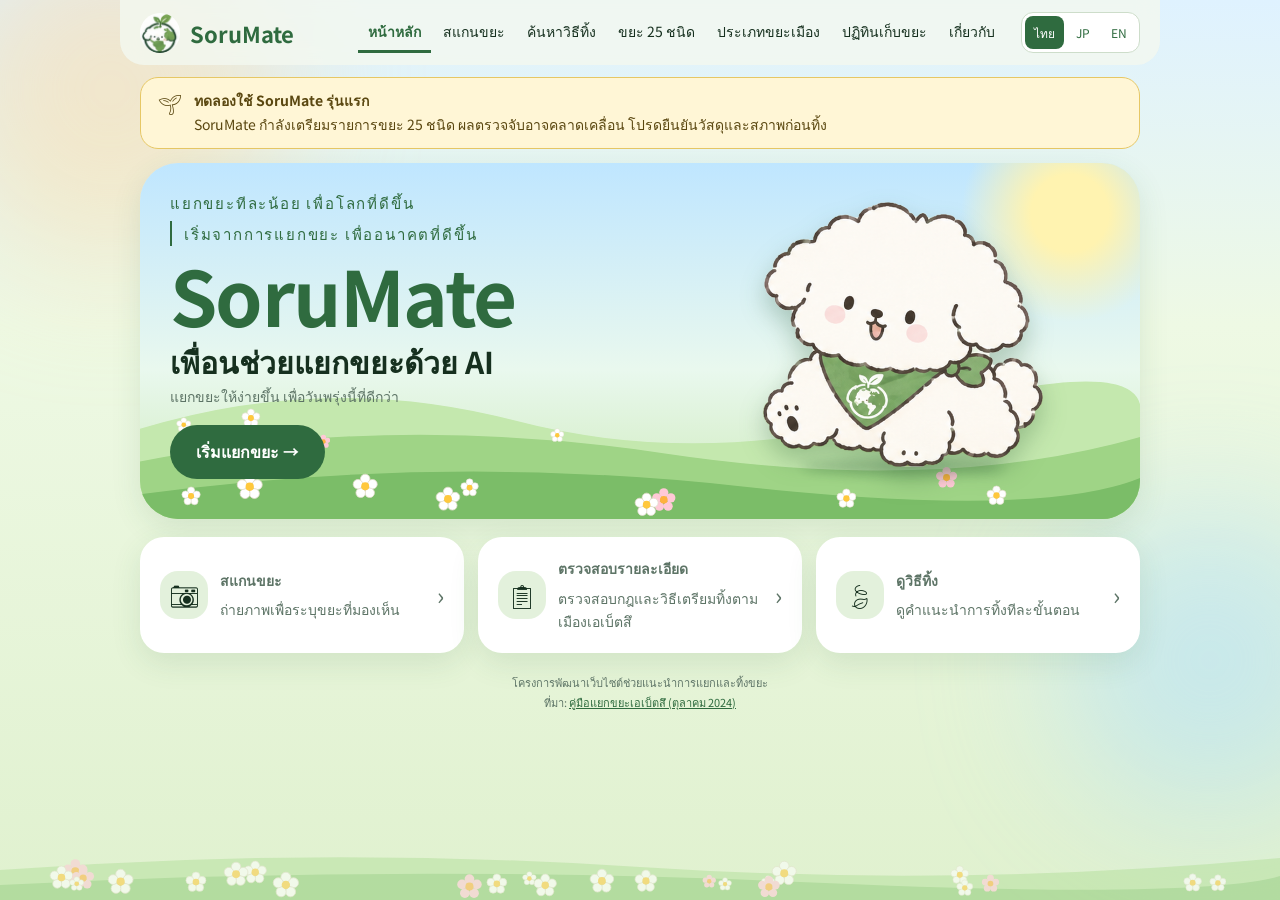
==== commit c98047d9: "Add files via upload" ====
--- a/static/index.html
+++ b/static/index.html
@@ -1160,10 +1160,34 @@
 @media(max-width:760px){#v5 .cg .cd{height:52px;min-height:52px;grid-template-rows:18px 8px 10px;gap:2px}#v5 .cd>span:first-child{line-height:18px}#v5 .cal-dots{height:8px;min-height:8px}#v5 .cd .cal-dot{width:6px;height:6px}#v5 .cd .today-label{height:10px;line-height:10px;font-size:8px}}
 
 :root{color-scheme:only light}
-</style><style id="sm-enhancements">
-.sm-assistant,.sm-scan-fallback{margin:24px 0;padding:22px;border:1px solid #c9e5d2;border-radius:20px;background:linear-gradient(130deg,#f7fff7,#ffffff);color:#173f2a}
-.sm-assistant-heading{display:flex;justify-content:space-between;gap:12px;align-items:start}.sm-assistant h3{margin:5px 0;font-size:1.35rem}.sm-assistant p{margin:5px 0 12px}.sm-assistant-kicker{font-weight:700;letter-spacing:.11em;font-size:.67rem;color:#488765}.sm-assistant-icon{font-size:2.8rem}.sm-small{font-size:.9rem;color:#577267}.sm-query-row{display:flex;gap:8px;flex-wrap:wrap;align-items:stretch;margin:10px 0}.sm-query-row input{min-width:190px;flex:1}.sm-assistant input,.sm-assistant textarea,.sm-assistant select{box-sizing:border-box;border:1px solid #aacbb9;border-radius:12px;padding:12px 14px;width:100%;font:inherit;background:#fff;color:#214d39}.sm-label{display:block;font-weight:700;font-size:.9rem;margin:12px 0 6px}.sm-questions{display:grid;gap:8px;margin-top:8px}.sm-question{border:1px solid #e5efe6;border-radius:12px;padding:10px;background:#f8fcf9}.sm-question legend{font-weight:700}.sm-question label{display:inline-flex;gap:5px;align-items:center;margin:8px 12px 0 0}.sm-question input{width:auto}.sm-answer{border-radius:12px;padding:14px;margin:14px 0;min-height:26px;background:#eaf5ed;white-space:pre-wrap;line-height:1.6}.sm-answer:empty{display:none}.sm-answer b{display:block;margin-bottom:4px}.sm-answer a{color:#166f4d}.sm-catalog-grid{display:grid;grid-template-columns:repeat(auto-fit,minmax(200px,1fr));gap:8px;margin-top:14px;max-height:300px;overflow:auto}.sm-item-button{border:1px solid #d8e8de;border-radius:11px;padding:9px 11px;text-align:left;background:#fff;color:#194631;cursor:pointer;font:inherit}.sm-item-button:hover,.sm-item-button:focus-visible{background:#e8f7e8}.sm-item-button small{display:block;color:#6f837b}.sm-category-details{margin-top:16px}.sm-category-details summary{cursor:pointer;font-weight:700}.sm-source{font-size:.82rem;color:#63756b;margin-top:12px!important}.sm-scan-fallback{margin:12px 0}.sm-scan-fallback p{font-size:.86rem;margin:6px 0 12px}.sm-scan-fallback strong{font-size:.95rem}
-@media(max-width:650px){.sm-assistant{padding:14px}.sm-query-row .btn{width:100%}.sm-assistant-icon{display:none}.sm-catalog-grid{grid-template-columns:1fr 1fr}}
+
+
+/* SoruMate v3: intentionally retains the original visual system */
+.sm-scan-intro{display:flex;align-items:center;gap:12px;background:#f4f9ef;border:1px solid #d5e7cf;border-radius:16px;padding:12px 16px;margin:0 0 24px;font-size:13px;color:#3e6651}
+.sm-tag{flex:none;background:var(--g1);color:#fff;border-radius:9px;min-width:36px;text-align:center;font-weight:700;padding:7px 9px}
+.sm-scan-support{display:flex;align-items:center;justify-content:space-between;gap:18px;margin:30px 0 3px;padding:20px 24px;background:#f7fbf4;border:1px solid #d8e8d5;border-radius:21px}
+.sm-scan-support h3{font-size:21px;margin:4px 0 5px;color:var(--g1)}.sm-scan-support p{font-size:14px;color:var(--muted);margin:0;max-width:560px}
+.sm-eyebrow{letter-spacing:.12em;font-size:11px;color:#458661;font-weight:800}.sm-page-header{display:flex;justify-content:space-between;align-items:center;gap:20px;margin-bottom:23px}
+.sm-page-header h2{font-size:clamp(25px,4vw,37px);letter-spacing:-.025em;line-height:1.35;margin:8px 0;color:var(--g1)}.sm-page-header p{color:var(--muted);font-size:15px;line-height:1.7;margin:0}
+.sm-page-emoji{font-size:39px;opacity:.85}.sm-finder,.sm-library{border:1px solid #dce7d7;border-radius:24px;background:#fff;padding:clamp(18px,3.8vw,32px);box-shadow:0 12px 30px rgba(25,62,40,.04)}
+.sm-label{font-size:15px;font-weight:700;color:#214c37;display:block;margin:12px 0 9px}.sm-searchbar{display:flex;gap:9px;align-items:stretch}
+.sm-finder input[type=search],.sm-library input[type=search],.sm-finder textarea{display:block;box-sizing:border-box;border:1px solid #cadbc9;border-radius:13px;padding:13px 15px;font-size:16px;font-family:inherit;background:#fcfefa;color:#173e2d;outline:none;width:100%}
+.sm-finder input:focus,.sm-library input:focus,.sm-finder textarea:focus{border-color:#37885b;box-shadow:0 0 0 3px #d7f2dd}.sm-searchbar input{flex:1;min-width:0}.sm-searchbar button{flex:none;min-width:112px}
+.sm-hits-head{display:flex;justify-content:space-between;align-items:center;gap:12px;font-size:13px;color:var(--muted);margin:16px 1px 9px}.sm-simple-link{border:0;background:none;color:#25643f;font:inherit;font-weight:700;cursor:pointer;text-decoration:underline;text-underline-offset:3px}
+.sm-hits{display:grid;gap:7px;max-height:285px;overflow:auto;margin-bottom:17px}.sm-hit,.sm-item-row{display:flex;align-items:center;text-align:left;gap:14px;min-width:0;width:100%;padding:12px 13px;border:1px solid #e0e8dc;border-radius:13px;background:#fff;color:#214c37;font:inherit;cursor:pointer;transition:border-color .15s,background .15s}
+.sm-hit:hover,.sm-hit[aria-selected=true],.sm-item-row:hover{border-color:#579875;background:#f3faf2}.sm-hit-name,.sm-item-row-title{font-size:15px;font-weight:700;display:block}.sm-hit-sub,.sm-item-row-sub{font-size:12px;color:#6a8275;display:block;margin-top:2px}.sm-row-arrow{margin-left:auto;color:#377a51;font-size:20px;font-weight:700}.sm-icon{display:grid;place-items:center;width:41px;height:41px;background:#e7f1e4;border-radius:12px;flex:none;font-size:20px}
+.sm-selected{margin:14px 0;padding:14px 17px;border:1px solid #9fc8aa;border-radius:14px;background:#f1faef}.sm-selected strong{font-size:16px}.sm-selected p{font-size:13px;color:#617767;margin:4px 0 0}.sm-conditions{border-top:1px solid #e0eadf;margin:20px 0 8px;padding-top:16px}
+.sm-question{border:0;padding:0;margin:0 0 16px}.sm-question legend{font-weight:700;font-size:15px;padding:0;margin-bottom:8px}.sm-choices{display:flex;flex-wrap:wrap;gap:8px}.sm-choices label{border:1px solid #bfd5c1;border-radius:12px;padding:10px 12px;font-size:14px;cursor:pointer;display:flex;gap:7px;align-items:center}
+.sm-choices label:has(input:checked){border-color:#2a7745;background:#e8f5e5;color:#1d5a37;font-weight:700}.sm-choices input{accent-color:#25643f}.sm-muted{font-size:12px;line-height:1.65;color:#6d8177;margin:7px 0 17px}
+.sm-main-action{width:auto;min-width:200px;margin:4px 0 14px}.sm-output:empty{display:none}.sm-output{padding:17px 18px;border-radius:16px;background:#f2f9f2;border:1px solid #c5ddc8;line-height:1.75;margin:6px 0 17px}.sm-output h3{margin:0 0 7px;font-size:21px;color:#1c5337}.sm-output p{margin:7px 0;font-size:14px}.sm-alert{border-left:3px solid #d49b33;padding-left:12px;margin:12px 0}.sm-category-pill{display:inline-block;font-size:12px;background:#ddeddc;color:#295e41;border-radius:20px;padding:4px 11px;font-weight:700}
+.sm-search-bottom{display:flex;gap:9px;flex-wrap:wrap;align-items:baseline;font-size:13px;padding:14px 0 0;border-top:1px solid #e0eadf;margin-top:15px}.sm-search-bottom a,.sm-source-box a,.sm-output a{color:#266d4a;font-weight:700}
+.sm-library-tools{display:flex;gap:10px;align-items:center;margin:0 0 13px}.sm-library-tools input{flex:1;min-width:0}.sm-library-tools span{font-size:12px;color:var(--muted);min-width:50px;text-align:right}.sm-filter-tabs{display:flex;flex-wrap:wrap;gap:7px;margin:0 0 17px}.sm-filter-tabs button{border:1px solid #d4e4d2;background:#f5faf3;border-radius:20px;padding:8px 13px;font:inherit;font-size:13px;color:#2d6245;cursor:pointer}.sm-filter-tabs button[aria-pressed=true]{background:var(--g1);color:white;border-color:var(--g1)}
+.sm-item-list{display:grid;gap:7px;grid-template-columns:repeat(2,minmax(0,1fr))}.sm-item-row{gap:10px}.sm-item-row .sm-icon{width:38px;height:38px}.sm-library-note{margin:17px 0 0}
+.sm-city-list{display:grid;gap:13px}.sm-city-row{display:grid;grid-template-columns:55px minmax(0,1fr);gap:15px;border-radius:18px;padding:19px 22px;border:1px solid #dce8d9;background:#fff}.sm-city-row .sm-icon{width:53px;height:53px;font-size:26px}.sm-city-row h3{color:#224e36;margin:0 0 7px;font-size:20px}.sm-city-row p{color:#5c7366;font-size:14px;margin:0;line-height:1.75}.sm-source-box{margin-top:22px;background:#f2f9f2;border-radius:18px;border:1px solid #d6e7d5;padding:19px 22px}.sm-source-box strong{color:#1d5135}.sm-source-box p{font-size:13px;color:#526d5d;margin:8px 0 11px;line-height:1.75}
+.sm-empty{background:#f8faf6;border:1px dashed #cbd9c9;border-radius:13px;padding:17px;color:#6b8170;font-size:14px}
+@media(max-width:780px){.sm-item-list{grid-template-columns:1fr}.sm-scan-support{flex-direction:column;align-items:flex-start;padding:17px}.sm-scan-support button{width:100%}.sm-page-emoji{font-size:30px}.sm-page-header{align-items:start}}
+@media(max-width:480px){.sm-searchbar{flex-direction:column}.sm-searchbar button{width:100%}.sm-finder,.sm-library{padding:15px}.sm-page-header h2{font-size:26px}.sm-city-row{grid-template-columns:42px minmax(0,1fr);padding:15px;gap:12px}.sm-city-row .sm-icon{width:42px;height:42px;font-size:22px}.sm-city-row h3{font-size:17px}.language-switch button{padding:6px 5px;font-size:11px}}
+
 </style>
 </head><body>
 <div class="blob b1"></div><div class="blob b2"></div>
@@ -1173,15 +1197,15 @@
 
 
 <nav aria-label="メインナビゲーション" data-i18n-aria-label="Main navigation"><div class="logo" data-go="0"><img data-a="logo" alt="" width="40" height="40"><span><b>SoruMate</b></span></div>
-<div class="lks" id="site-menu"><button class="lk" data-r="home" data-go="0"><span data-i18n="Home">ホーム</span></button><button class="lk" data-r="scan" data-go="1"><span data-i18n="Scan waste">ごみをスキャン</span></button><button class="lk" data-r="guide" data-go="6"><span data-i18n="Waste guide">分別ガイド</span></button><button class="lk" data-r="calendar" data-go="5"><span data-i18n="Calendar">カレンダー</span></button><button class="lk" data-r="about" data-go="7"><span data-i18n="About">このサイトについて</span></button></div>
-<div class="rt"><div class="language-switch" role="group" aria-label="Language"><button type="button" data-lang="ja">JP</button><button type="button" data-lang="en">EN</button></div><button class="menu-toggle" id="menu-toggle" type="button" aria-expanded="false" aria-controls="site-menu" aria-label="メニューを開く" data-i18n-aria-label="Open menu"><svg viewBox="0 0 24 24" width="20" height="20" fill="none" stroke="currentColor" stroke-width="2" aria-hidden="true"><path d="M4 6h16M4 12h16M4 18h16"/></svg><span><span data-i18n="Menu">メニュー</span></span></button></div></nav>
+<div class="lks" id="site-menu"><button class="lk" data-r="home" data-go="0"><span data-i18n="Home">ホーム</span></button><button class="lk" data-r="scan" data-go="1"><span data-i18n="Scan waste">ごみをスキャン</span></button><button class="lk" data-r="search" data-go="8"><span data-i18n="Search disposal">Search disposal</span></button><button class="lk" data-r="catalog" data-go="9"><span data-i18n="25 waste items">25 waste items</span></button><button class="lk" data-r="guide" data-go="6"><span data-i18n="Waste guide">分別ガイド</span></button><button class="lk" data-r="calendar" data-go="5"><span data-i18n="Calendar">カレンダー</span></button><button class="lk" data-r="about" data-go="7"><span data-i18n="About">このサイトについて</span></button></div>
+<div class="rt"><div class="language-switch" role="group" aria-label="Language"><button type="button" data-lang="th">ไทย</button><button type="button" data-lang="ja">JP</button><button type="button" data-lang="en">EN</button></div><button class="menu-toggle" id="menu-toggle" type="button" aria-expanded="false" aria-controls="site-menu" aria-label="メニューを開く" data-i18n-aria-label="Open menu"><svg viewBox="0 0 24 24" width="20" height="20" fill="none" stroke="currentColor" stroke-width="2" aria-hidden="true"><path d="M4 6h16M4 12h16M4 18h16"/></svg><span><span data-i18n="Menu">メニュー</span></span></button></div></nav>
 
 <div class="grass decor" data-n="26" data-l="0"><svg viewBox="0 0 800 100" preserveAspectRatio="none"><path d="M0 50Q200 10 400 45T800 30V100H0Z" fill="#b6e09f"/><path d="M0 75Q250 40 500 70T800 60V100H0Z" fill="#8fcb78"/></svg></div>
 <main>
 
 <section class="sec page on" id="v0" data-r="home"><aside class="notice" role="note"><span class="ni" aria-hidden="true">🌱</span><div><b><span data-i18n="Try the first version of SoruMate">SoruMateの初期版を試してみませんか</span></b><p><span data-i18n="SoruMate is preparing 25 waste classes. Detection results may be imperfect; please verify material and condition.">25品目の分別ガイドを準備しています。画像の判定結果だけでなく、材質と状態を確認してください。</span></p></div></aside><div class="scene"><div class="sun"></div><i class="cloud c1"></i><i class="cloud c2"></i>
 <svg class="hills" viewBox="0 0 800 200" preserveAspectRatio="none"><path d="M0 90Q150 20 300 80T620 70T800 60V200H0Z" fill="#c4e8ae"/><path d="M0 130Q200 70 420 120T800 100V200H0Z" fill="#9fd486"/><path d="M0 170Q240 120 480 160T800 150V200H0Z" fill="#7bbd68"/></svg>
-<div class="hero"><div><div class="slogan"><span lang="ja"><span data-i18n="Small sorting steps create a bigger future">小さな分別が 大きな未来を つくる</span></span><b>SORTING SMALL ACTIONS<br>FOR A BIGGER TOMORROW</b></div><h1>SoruMate</h1><h2><span data-i18n="Your AI waste sorting companion">AIでごみ分別をサポート</span></h2>
+<div class="hero"><div><div class="slogan"><span><span data-i18n="Small sorting steps create a bigger future">小さな分別が 大きな未来を つくる</span></span><b><span data-i18n="Small actions, bigger tomorrow">Small actions, bigger tomorrow</span></b></div><h1>SoruMate</h1><h2><span data-i18n="Your AI waste sorting companion">AIでごみ分別をサポート</span></h2>
 <p class="tl"><span data-i18n="Make sorting easier, for a better tomorrow">分別をもっと手軽に、よりよい明日のために</span></p>
 <button class="btn" data-go="1"><span data-i18n="Start sorting →">分別を始める →</span></button></div>
 <div class="dogwrap"><div class="bubble"><span data-i18n="Woof! Let&#x27;s sort together. 🌱">ワン！一緒に分別しよう 🌱</span></div><img class="mascot" data-a="dog" alt="SoruMateの犬のマスコット" data-i18n-alt="SoruMate dog mascot"><div class="sh"></div></div></div>
@@ -1189,8 +1213,7 @@
 <div class="row3 over"><button class="card fc" data-go="1"><div class="ico">📷</div><div><b><span data-i18n="Scan waste">ごみをスキャン</span></b><span><span data-i18n="Take a photo to identify visible waste items">写真からごみの種類を確認</span></span></div><i>›</i></button><button class="card fc" data-go="6"><div class="ico">📋</div><div><b><span data-i18n="Check conditions">条件を確認</span></b><span><span data-i18n="Check Ebetsu rules and preparation steps">江別市のルールと出す前の準備を確認</span></span></div><i>›</i></button><button class="card fc" data-go="4"><div class="ico">🍃</div><div><b><span data-i18n="Get disposal advice">出し方を確認</span></b><span><span data-i18n="Follow clear, step-by-step disposal guidance">手順に沿って出し方を確認</span></span></div><i>›</i></button></div>
 </section>
 <section class="sec panel page" id="flow" data-r="scan">
-<div class="scan-scope scan-warning" role="note" aria-label="スキャン前の注意" data-i18n-aria-label="Before you scan"><span class="scope-count"><span data-i18n="25 items">25種類</span></span><div><b><span data-i18n="⚠️ Detection results may be incomplete or incorrect">⚠️ 検出結果が不完全、または誤っている場合があります</span></b><p><span data-i18n="This is a trial system and may misidentify waste. Check the detected item before following disposal advice.">試験運用中のため、ごみの種類を誤って判別することがあります。出し方を確認する前に、検出された品目が正しいか確認してください。</span></p><small><span data-i18n="25-item sorting catalog · Check material for paper/plastic cups">25品目の分別ガイド（紙・プラスチックのコップを統合）</span></small></div></div>
-<div class="sm-scan-fallback"><strong>AIが検出できない品目 / หาก AI ตรวจไม่พบ</strong><p>ภาพไม่จับครบหรือเป็นขยะนอก 25 รายการ? กดค้นหาตามชื่อ/วัสดุ และอธิบายลักษณะเพิ่มเติมได้ โดยไม่ต้องถ่ายรูปใหม่</p><button type="button" class="btn sm ghost" id="sm-open-helper">ค้นหา/ใส่รายละเอียดเพิ่มเติม →</button></div>
+<div class="sm-scan-intro"><span class="sm-tag">25</span><span data-i18n="Detection is experimental. Always check the actual item before disposal.">Detection is experimental. Always check the actual item before disposal.</span></div>
 <div class="stepper" id="stp"></div>
 <div class="view split on" id="v1">
 <div class="card upload-controls"><h2><span data-i18n="Upload a waste photo">ごみの写真をアップロード</span></h2><p class="sub"><span data-i18n="Take a photo or choose an image">撮影するか、端末から写真を選択</span></p>
@@ -1217,27 +1240,29 @@
 <div id="recommendations" class="recommendations"></div>
 <div class="card" id="rule" style="margin-top:16px"></div>
 <div class="actions"><button class="btn ghost" id="guide-back"><span data-i18n="← Back">← 戻る</span></button><button class="btn" data-go="1"><span data-i18n="Scan another item">次の品目をスキャン</span></button><button class="btn ghost" id="guide-calendar"><span data-i18n="📅 Collection calendar">📅 収集カレンダー</span></button></div></div>
+<div class="sm-scan-support"><div><span class="sm-eyebrow" data-i18n="NEED MORE HELP?">NEED MORE HELP?</span><h3 data-i18n="Couldn't find your item?">Couldn't find your item?</h3><p data-i18n="You can search by name, select a material and add details without taking another photo.">You can search by name, select a material and add details without taking another photo.</p></div><button class="btn sm" type="button" data-go="8"><span data-i18n="Search waste items →">Search waste items →</span></button></div>
 </section>
-<section class="sec page" id="rules" data-r="guide"><h2><span data-i18n="Ebetsu waste sorting rules">江別市のごみ分別ルール</span></h2><p class="sub"><span data-i18n="Four main categories · October 2024 guide · Put waste out before 8:45 a.m. on collection day">主な4区分・2024年10月版の手引きに基づく・収集当日の朝8時45分までに出してください</span></p><h3 class="rules-heading"><span data-i18n="Disposal guidance and item lookup">品目別の出し方を調べる</span></h3>
-<div class="card sm-assistant" id="sm-assistant" data-sorumate="catalog">
- <div class="sm-assistant-heading"><div><span class="sm-assistant-kicker">SORUMATE · RULE ASSISTANT</span><h3>分別の質問 / ค้นหาวิธีทิ้งขยะ</h3><p>25品目のガイド・画像で見つからない物・25品目以外も相談できます</p></div><span class="sm-assistant-icon">🐶</span></div>
- <p class="sm-small">ค้นหาในฐานข้อมูลกฎเอเบ็ตสึ ไม่ใช่ AI ตอบอิสระ หากข้อมูลไม่พอ ระบบจะไม่เดาวิธีทิ้ง</p>
- <div class="sm-query-row"><input id="sm-search" type="search" placeholder="เช่น แก้วกระดาษ, ขวดปั๊ม, 軽い紙袋..." maxlength="500" aria-label="ค้นหาขยะ / ごみを検索"><button type="button" id="sm-search-btn" class="btn sm">ค้นหา / 検索</button></div>
- <label class="sm-label" for="sm-material">ค้นตามหมวดวัสดุ / 素材で探す</label>
- <select id="sm-material" aria-label="Waste category material"><option value="all">ทั้งหมด / すべて</option><option value="Plastic">พลาสติก / プラスチック</option><option value="Paper">กระดาษ / 紙</option><option value="Metal">โลหะ / 金属</option><option value="Glass">แก้ว / ガラス</option><option value="Hazardous">อันตราย / 危険</option><option value="Mixed">วัสดุผสม / 複合材</option><option value="other">นอกเหนือจาก 25 รายการ / その他</option></select>
- <label class="sm-label" for="sm-select">หรือเลือกรายการ 25 ชิ้น (รายการตั้งต้น รอตรวจชื่อโมเดล)</label>
- <select id="sm-select" aria-label="Waste item"></select>
- <div id="sm-questions" class="sm-questions"></div>
- <label class="sm-label" for="sm-description">ระบุรายละเอียดที่ AI ตรวจไม่พบ / AIが見逃した特徴</label>
- <textarea id="sm-description" rows="3" maxlength="500" placeholder="เช่น วัสดุเป็นกระดาษเคลือบพลาสติก ฝาเป็นโลหะ ขวดแตก หรือมีของเหลวเหลืออยู่"></textarea>
- <div class="sm-query-row"><button type="button" id="sm-check-btn" class="btn sm">ตรวจสอบวิธีทิ้ง / 分別を確認</button><button type="button" id="sm-reset-btn" class="btn sm ghost">ล้างข้อมูล</button></div>
- <div id="sm-answer" class="sm-answer" aria-live="polite" role="status"></div>
- <details class="sm-category-details"><summary>หมวดหมู่นอกเหนือจาก 25 ชิ้น / 25品目以外の探し方</summary><p>วัสดุ: พลาสติก / กระดาษ / แก้ว / โลหะ / ขยะอันตราย / วัสดุผสม — พิมพ์ชนิดวัสดุและรายละเอียดในช่องด้านบน กรณีไม่พบข้อมูลจะมีลิงก์คู่มือเมืองให้ตรวจสอบ</p></details>
- <div id="sm-catalog-grid" class="sm-catalog-grid"></div>
- <p class="sm-source">หลักฐานอ้างอิง: <a href="https://www.city.ebetsu.hokkaido.jp/uploaded/attachment/71884.pdf" target="_blank" rel="noopener noreferrer">คู่มือแยกขยะเอเบ็ตสึ ฉบับตุลาคม 2024</a> · สอบถามเมือง 011-384-5600 · กฎหอพักอาจต่างจากจุดเก็บขยะของเมือง</p>
-</div>
-
-<div id="item-rules" class="item-rules"></div><p class="rule-source"><a href="https://www.city.ebetsu.hokkaido.jp/uploaded/attachment/71884.pdf" target="_blank" rel="noopener"><span data-i18n="Ebetsu guide: pages 6–7, 10–11, 21–22 and 26 ↗">江別市の手引き：6～7、10～11、21～22、26ページ ↗</span></a></p><h3 class="rules-heading"><span data-i18n="City waste categories">市の分別区分</span></h3><div class="cats"><div class="card cat" style="--c:#e8a24a"><div class="e">🔥</div><b><span data-i18n="Burnable waste">燃やせるごみ</span></b> <span class="chip"><span data-i18n="Burnable">可燃</span></span><p><span data-i18n="Food scraps, paper, fabric and thin or soft plastics">生ごみ、紙類、布類、薄い・軟らかいプラスチック</span></p><small><span data-i18n="Use city-designated bags (指定ごみ袋)">市の指定ごみ袋に入れてください</span></small></div><div class="card cat" style="--c:#7a8ca8"><div class="e">🧱</div><b><span data-i18n="Non-burnable waste">燃やせないごみ</span></b> <span class="chip"><span data-i18n="Non-burnable">不燃</span></span><p><span data-i18n="Glass, ceramics, metal, broken bottles and small appliances">ガラス、陶磁器、金属、割れたびん、小型家電</span></p><small><span data-i18n="City-designated bags · Collected once a month">指定ごみ袋・月1回収集</span></small></div><div class="card cat" style="--c:#43a35b"><div class="e">♻️</div><b><span data-i18n="Recyclables">資源物</span></b> <span class="chip"><span data-i18n="Recyclables">リサイクル</span></span><p><span data-i18n="PET bottles, bottles and cans, white trays and paper cartons">ペットボトル、びん・缶、白色トレイ、紙パック</span></p><small><span data-i18n="Clear bags, separated by category · Twice a month, plus one PET-only day">透明な袋で区分ごとに分ける・月2回、ペットボトル専用収集日がさらに月1回</span></small></div><div class="card cat" style="--c:#d9625b"><div class="e">⚠️</div><b><span data-i18n="Hazardous waste">危険ごみ</span></b> <span class="chip"><span data-i18n="Hazardous waste">危険</span></span><p><span data-i18n="Spray cans, batteries, fluorescent tubes and lighters">スプレー缶、電池類、蛍光管、ライター</span></p><small><span data-i18n="Clear bags, separated by group; do not mix with other waste">透明な袋で区分ごとに分け、他のごみと混ぜないでください</span></small></div></div><div class="card" style="margin:18px 0"><b><span data-i18n="📍 Ebetsu disposal reminders">📍 江別市でごみを出すときの注意</span></b><div class="facts" style="margin-top:10px"><div><div style="font-size:22px">⏰</div><b><span data-i18n="Before 8:45 a.m.">朝8時45分まで</span></b><br><small style="color:var(--muted)"><span data-i18n="Put waste out on collection morning, not the previous night">収集当日の朝に出し、前日の夜には出さないでください</span></small></div><div><div style="font-size:22px">📦</div><b><span data-i18n="About 120 litres">約120リットル</span></b><br><small style="color:var(--muted)"><span data-i18n="Approximate limit per household per collection">1世帯が1回に出せる量の目安</span></small></div><div><div style="font-size:22px">🏷</div><b><span data-i18n="Uncollected-waste sticker">残置シール</span></b><br><small style="color:var(--muted)"><span data-i18n="Incorrectly sorted waste is labelled; take it back and sort it again">分別が違う場合はシールが貼られます。持ち帰って正しく分別してください</span></small></div><div><div style="font-size:22px">☎</div><b>011-384-5600</b><br><small style="color:var(--muted)"><span data-i18n="Waste enquiries: weekdays 9:00–17:00">ごみの問い合わせ：平日9時～17時</span></small></div></div></div><div class="actions"><button class="btn ghost" data-go="5"><span data-i18n="📅 View collection calendar">📅 収集カレンダーを見る</span></button><button class="btn" data-go="1"><span data-i18n="Try scanning →">ごみをスキャンする →</span></button></div></section>
+<section class="sec page sm-page" id="sm-search-page" data-r="search">
+<header class="sm-page-header"><div><span class="sm-eyebrow" data-i18n="Waste search">Waste search</span><h2 data-i18n="Find how to sort your waste">Find how to sort your waste</h2><p data-i18n="Search by item name. Check the material or condition before following disposal advice.">Search by item name. Check the material or condition before following disposal advice.</p></div><span aria-hidden="true" class="sm-page-emoji">🔎</span></header>
+<div class="sm-finder">
+  <label for="sm-q" class="sm-label" data-i18n="What would you like to throw away?">What would you like to throw away?</label>
+  <div class="sm-searchbar"><input type="search" id="sm-q" maxlength="140" autocomplete="off" data-i18n-placeholder="Type an item name, e.g. PET bottle or paper cup" placeholder="Type an item name, e.g. PET bottle or paper cup"><button type="button" class="btn" id="sm-find" data-i18n="Search">Search</button></div>
+  <div class="sm-hits-head"><span id="sm-count"></span><button type="button" id="sm-clear" class="sm-simple-link" data-i18n="Clear">Clear</button></div>
+  <div id="sm-hits" class="sm-hits" role="listbox" aria-label="Search suggestions"></div>
+  <div id="sm-selected" class="sm-selected" hidden></div>
+  <div id="sm-conditions" class="sm-conditions" hidden></div>
+  <label for="sm-notes" class="sm-label" data-i18n="Add details (optional)">Add details (optional)</label>
+  <textarea id="sm-notes" rows="2" maxlength="500" data-i18n-placeholder="For example: broken, plastic-coated, metal lid, or contents remaining" placeholder="For example: broken, plastic-coated, metal lid, or contents remaining"></textarea>
+  <p class="sm-muted" data-i18n="Descriptions help you clarify the item, but are not automatically interpreted by an AI chatbot.">Descriptions help you clarify the item, but are not automatically interpreted by an AI chatbot.</p>
+  <button type="button" class="btn sm-main-action" id="sm-answer-btn" data-i18n="Check disposal method">Check disposal method</button>
+  <div id="sm-output" class="sm-output" role="status" aria-live="polite"></div>
+  <div class="sm-search-bottom"><span data-i18n="Can't find the item in our list?">Can't find the item in our list?</span><a href="https://www.city.ebetsu.hokkaido.jp/uploaded/attachment/71884.pdf" target="_blank" rel="noopener noreferrer" data-i18n="See the official Ebetsu guide ↗">See the official Ebetsu guide ↗</a></div>
+</div></section>
+<section class="sec page sm-page" id="sm-catalog-page" data-r="catalog">
+<header class="sm-page-header"><div><span class="sm-eyebrow" data-i18n="Waste library">Waste library</span><h2 data-i18n="Waste items A–Z">Waste items A–Z</h2><p data-i18n="Choose one of the 25 example items to check its disposal steps.">Choose one of the 25 example items to check its disposal steps.</p></div><span aria-hidden="true" class="sm-page-emoji">♻️</span></header>
+<div class="sm-library"><div class="sm-library-tools"><input id="sm-catalog-q" type="search" data-i18n-placeholder="Filter the item list" placeholder="Filter the item list" aria-label="Filter the item list"/><span id="sm-catalog-count"></span></div><div class="sm-filter-tabs" id="sm-tabs" role="group" aria-label="Filter by material"></div><div id="sm-item-list" class="sm-item-list"></div><p class="sm-muted sm-library-note" data-i18n="These 25 items are the website catalog. The AI model class names still need to be checked against data.yaml.">These 25 items are the website catalog. The AI model class names still need to be checked against data.yaml.</p></div></section>
+<section class="sec page sm-page" id="rules" data-r="guide"><header class="sm-page-header"><div><span class="sm-eyebrow" data-i18n="City sorting rules">City sorting rules</span><h2 data-i18n="Ebetsu waste categories">Ebetsu waste categories</h2><p data-i18n="The disposal category depends on the material and condition of each item.">The disposal category depends on the material and condition of each item.</p></div><span aria-hidden="true" class="sm-page-emoji">🍃</span></header>
+<div id="sm-city-list" class="sm-city-list"></div><div class="sm-source-box"><strong data-i18n="Official source">Official source</strong><p data-i18n="Use the official 2024 Ebetsu guide and the collection rules for your area or dormitory. Do not rely on the object name alone.">Use the official 2024 Ebetsu guide and the collection rules for your area or dormitory. Do not rely on the object name alone.</p><a href="https://www.city.ebetsu.hokkaido.jp/uploaded/attachment/71884.pdf" target="_blank" rel="noopener noreferrer" data-i18n="Open Ebetsu sorting guide ↗">Open Ebetsu sorting guide ↗</a></div><div id="item-rules" hidden></div></section>
 <section class="sec page" id="v5" data-r="calendar">
 <h2><span data-i18n="Nishinopporo collection calendar">西野幌のごみ収集カレンダー</span></h2>
 <p class="sub"><span data-i18n="Calendar follows the current date · Japan time">現在の日付に合わせて更新・日本時間</span></p>
@@ -1251,13 +1276,13 @@
 <p class="cal-today" id="calnow"></p><div id="cg" class="cg" aria-label="今月の日付" data-i18n-aria-label="Dates in this month"></div>
 </div><div><div class="card" id="cdet" aria-live="polite"></div><div class="card" id="cnext" style="margin-top:14px"></div></div></div>
 </section>
-<section class="sec page" id="about" data-r="about"><h2><span data-i18n="About SoruMate">SoruMateについて</span></h2><p class="sub project-title">Development of a Web-Based Waste Separation Disposal Recommendation System</p>
+<section class="sec page" id="about" data-r="about"><h2><span data-i18n="About SoruMate">SoruMateについて</span></h2><p class="sub project-title" data-i18n="Development of a Web-Based Waste Separation Disposal Recommendation System">Development of a Web-Based Waste Separation Disposal Recommendation System</p>
 <div class="card"><b><span data-i18n="What this project does">このプロジェクトについて</span></b><p><span data-i18n="A web app that explains waste sorting and disposal under Ebetsu rules. Take or upload a photo, select an item, answer questions about its condition, then check how to prepare it for disposal.">江別市のルールに基づき、ごみの分別と出し方を案内するWebアプリです。撮影または写真のアップロード後、確認したい品目を選び、状態についての質問に答えると、出す前の準備を確認できます。</span></p></div>
 <div class="card about-data"><b><span data-i18n="Images and usage statistics">写真と利用統計</span></b><p><span data-i18n="Images are sent to the backend for processing. Usage statistics use a browser ID; users are not asked for their names.">写真は処理のためにサーバーへ送信されます。利用統計にはブラウザーの識別子を使用し、利用者の氏名は取得しません。</span></p></div>
 <div class="cats" style="margin-top:18px"><div class="card cat" style="--c:#43a35b"><div class="e">📷</div><b><span data-i18n="1. Take a photo">1. 写真を撮る</span></b><p><span data-i18n="Upload a clear waste photo">ごみがはっきり写った写真をアップロード</span></p></div><div class="card cat" style="--c:#4aa3d8"><div class="e">🔍</div><b><span data-i18n="2. Detect items">2. 品目を検出</span></b><p><span data-i18n="The model reports the item type and confidence">モデルが品目と信頼度を表示</span></p></div><div class="card cat" style="--c:#e8a24a"><div class="e">📋</div><b><span data-i18n="3. Check conditions">3. 条件を確認</span></b><p><span data-i18n="Check container type, material and cleanliness">容器の種類、素材、汚れの状態を確認</span></p></div><div class="card cat" style="--c:#d9625b"><div class="e">🍃</div><b><span data-i18n="4. Get advice">4. 出し方を確認</span></b><p><span data-i18n="Preparation and waste category under city rules">市のルールに沿った準備と分別区分</span></p></div></div>
 <div class="card" style="margin-top:18px"><b><span data-i18n="Sources">参考資料</span></b><p style="margin:6px 0"><a href="https://www.city.ebetsu.hokkaido.jp/uploaded/attachment/71884.pdf" target="_blank" rel="noopener"><span data-i18n="Ebetsu Waste and Recyclables Sorting Guide (October 2024)">江別市「ごみ」と「資源物」分別の手引き（2024年10月版）</span></a></p><small style="color:var(--muted)"><span data-i18n="The study area is Nishinopporo, Ebetsu. The calendar uses official Calendar 8 dates (October 2026–September 2027) and Japan time.">対象地域は江別市西野幌です。公式の収集カレンダー8（2026年10月～2027年9月）と日本時間を使用します。</span></small></div></section>
 </main>
-<footer><span class="project-title">Development of a Web-Based Waste Separation Disposal Recommendation System</span><small><span data-i18n="Source: ">参考資料： </span><a href="https://www.city.ebetsu.hokkaido.jp/uploaded/attachment/71884.pdf" target="_blank" rel="noopener"><span data-i18n="Ebetsu sorting guide (October 2024)">江別市の分別の手引き（2024年10月版）</span></a></small></footer>
+<footer><span class="project-title" data-i18n="Development of a Web-Based Waste Separation Disposal Recommendation System">Development of a Web-Based Waste Separation Disposal Recommendation System</span><small><span data-i18n="Source: ">参考資料： </span><a href="https://www.city.ebetsu.hokkaido.jp/uploaded/attachment/71884.pdf" target="_blank" rel="noopener"><span data-i18n="Ebetsu sorting guide (October 2024)">江別市の分別の手引き（2024年10月版）</span></a></small></footer>
 
 <dialog id="camera-dialog" aria-labelledby="camera-title">
 <div class="camera-heading"><h2 id="camera-title"><span data-i18n="Photograph your waste">ごみを撮影</span></h2><button class="btn sm ghost" id="camera-close" type="button" aria-label="カメラを閉じる" data-i18n-aria-label="Close camera">✕</button></div>
@@ -1266,8 +1291,12 @@
 <div class="camera-actions"><button class="btn" id="camera-take" type="button" disabled><span data-i18n="📷 Take photo">📷 撮影する</span></button><button class="btn ghost" id="camera-flip" type="button" disabled><span data-i18n="Switch camera">カメラ切替</span></button><button class="btn ghost" id="camera-retry" type="button"><span data-i18n="Try again">もう一度試す</span></button><button class="btn ghost" id="camera-file" type="button"><span data-i18n="Choose an image instead">写真を選ぶ</span></button></div>
 </dialog>
 <script>const JA={"Confirm all detected items": "検出された全品目を確認", "Advice for all detected items": "検出された全品目の出し方", "Check all detected items →": "検出された全品目を確認 →", "Detected {count} items · Advice covers all items": "{count}品目を検出・全品目の出し方をまとめて案内します", "What would you like to check?": "確認したい内容を選択してください", "Have you removed the bottle label?": "ボトルのラベルを外しましたか？", "Label removed": "ラベルを外した", "Label still attached": "ラベルが付いている", "Remove the label before disposal": "出す前にラベルを外す", "Remove the plastic label and cap, place them in burnable waste, then recheck the bottle's condition.": "プラスチック製ラベルとキャップを外して燃やせるごみへ。ボトルの状態をもう一度確認してください。", "Other containers need separate confirmation; do not decide from the PET material alone.": "その他の容器は別途確認が必要です。PET素材というだけで判断しないでください。", "Enquiries: 011-384-5600": "問い合わせ：011-384-5600", "Japanese": "日本語", "English": "English", "Language": "言語", "Detected items": "検出された品目", "{count} detected items": "検出された{count}品目", "The label is not visible in this photo. Please check the actual bottle.": "写真でラベルを確認できない場合は、実物を確認してください。", "📍 Before putting waste out": "📍 ごみを出す前に", "Disposal rules for this item are not available.": "この品目の出し方は登録されていません。", "Check the city guide before disposal.": "出す前に市の分別の手引きを確認してください。", "Review your answers, then view the advice.": "回答を確認してから、出し方を表示してください。", "Waste category": "ごみの区分", "Ebetsu guide, October 2024 · Based on your confirmed item type and condition": "江別市の2024年10月版の手引き・確認した品目と状態に基づく案内", "Answer each question first. You can select Unsure.": "すべての質問に回答してください。「わからない」も選べます。", "Check your district's actual schedule and put waste out before 8:45 a.m. on collection morning. At a dormitory, also follow posted instructions and the manager's guidance.": "お住まいの地区の収集予定表を確認し、収集日の朝8時45分までに出してください。寮では掲示や管理者の指示も確認してください。", "Upload": "写真の選択", "Detection": "検出結果", "Check conditions": "条件を確認", "Disposal advice": "出し方", "Aluminum can": "アルミ缶", "Aluminum": "アルミニウム", "Clean food or drink cans → Recyclables (bottles and cans)": "水ですすいだ食品・飲料の缶 → 資源物（びん・缶）", "Empty and rinse. Keep pull tabs attached. Use a clear or translucent bag; bottles and cans may share a bag.": "中身を空にして水ですすぎます。プルトップは外さず、透明・半透明の袋へ。びんと缶は同じ袋で出せます。", "Oily cans or non-food containers → Non-burnable. Spray cans must be separated as hazardous waste.": "油が付着した缶や食品以外の缶は燃やせないごみへ。スプレー缶は危険ごみに分けます。", "PET bottle cap": "ペットボトルのキャップ", "Plastic": "プラスチック", "Plastic caps → Burnable waste": "プラスチック製キャップ → 燃やせるごみ", "Remove the cap. Use a city-designated bag, separate from the PET bottle bag.": "キャップを外し、市の指定ごみ袋に入れます。ペットボトルの袋には入れません。", "Check the actual material: metal caps are non-burnable.": "実際の素材を確認してください。金属製のふたは燃やせないごみです。", "PET plastic bottle": "ペットボトル", "PET plastic": "PET樹脂", "PET-marked drink or seasoning bottles → Recyclables (PET bottles)": "PETマーク付きの飲料・調味料の容器 → 資源物（ペットボトル）", "Empty, remove cap and label, and rinse. Do not crush. Use a clear or translucent bag for PET bottles only.": "中身を空にし、キャップとラベルを外して水ですすぎます。つぶさず、透明・半透明の袋にペットボトルだけを入れます。", "Plastic caps and labels → Burnable waste": "プラスチック製キャップとラベル → 燃やせるごみ", "What did this can contain?": "この缶には何が入っていましたか？", "Food or drink": "食品・飲料", "Spray or gas": "スプレー・ガス", "Other empty container": "その他の空の容器", "Unsure / contents remain": "不明・中身が残っている", "Does oil remain after rinsing?": "水ですすいだ後も油が付着していますか？", "Rinsed clean": "水ですすぎ、きれいになった", "Oil remains": "油が付着している", "Not rinsed / unsure": "まだすすいでいない・不明", "What is the cap made of?": "キャップの素材は何ですか？", "Metal": "金属", "Unsure": "わからない", "Check the bottle's mark and original use": "ボトルのマークと用途を確認してください", "PET-marked drink or seasoning bottle": "PETマーク付きの飲料・調味料の容器", "Other type / unsure": "その他・わからない", "Have you emptied and rinsed the bottle?": "中身を空にして、水ですすぎましたか？", "Not rinsed yet": "まだすすいでいない", "Cannot clean / unsure": "汚れが落ちない・不明", "Check further before disposal": "出す前に追加確認が必要です", "Check the label and material": "ラベルと素材を確認", "Do not decide the category from the image alone.": "画像だけで分別区分を判断しないでください。", "Ask about disposal": "出し方を問い合わせる", "Check the guide or call 011-384-5600. Explain the container and what it held.": "手引きを確認するか、011-384-5600に問い合わせてください。容器の種類と入っていたものを伝えてください。", "Burnable waste (燃やせるごみ)": "燃やせるごみ", "Separate from PET bottles": "ペットボトルと分ける", "Keep plastic caps and labels out of the PET recycling bag.": "プラスチック製キャップとラベルは、ペットボトルの回収袋に入れないでください。", "Use a city-designated bag": "市の指定ごみ袋に入れる", "Use a burnable-waste designated bag and tie it closed.": "燃やせるごみの指定ごみ袋に入れ、口を結んでください。", "Use the burnable collection day": "燃やせるごみの日に出す", "Check your district's actual collection day.": "お住まいの地区の収集日を確認してください。", "Non-burnable waste (燃やせないごみ)": "燃やせないごみ", "Use a non-burnable designated bag and tie it closed.": "燃やせないごみの指定ごみ袋に入れ、口を結んでください。", "Use the non-burnable collection day": "燃やせないごみの日に出す", "Check your district schedule before taking waste to the collection point.": "ごみステーションに出す前に、地区の収集日程を確認してください。", "Hazardous waste (spray cans / 危険ごみ)": "危険ごみ（スプレー缶）", "Do not puncture the can": "缶に穴を開けない", "Use up the contents as far as possible. If any remain, label the can to say so.": "中身はできるだけ使い切ってください。残っている場合は、そのことをわかりやすく記載してください。", "Remove the plastic cap": "プラスチック製のふたを外す", "Plastic caps go in burnable waste.": "プラスチック製のふたは燃やせるごみへ。", "Use a separate clear or translucent bag": "透明・半透明の袋に分ける", "Keep spray cans separate from recyclables and other hazardous groups.": "スプレー缶は、資源物や他の危険ごみの区分と分けてください。", "Prepare the can before sorting": "分別の前に缶を準備", "Empty and rinse": "中身を空にして水ですすぐ", "Rinse with water, then return and check for remaining oil.": "水ですすいでから、油が残っているかもう一度確認してください。", "Recyclables (bottles and cans / 資源物)": "資源物（びん・缶）", "Empty and rinse with water": "中身を空にして水ですすぐ", "For clean food or drink cans.": "きれいな食品・飲料の缶が対象です。", "Keep pull tabs attached": "プルトップは外さない", "Pull tabs need not be removed. Detached tabs can go in the same bag.": "プルトップは外さずに出せます。外れたものも同じ袋に入れられます。", "Use a clear or translucent bag": "透明・半透明の袋に入れる", "Cans and glass bottles may share a bag. Keep them separate from PET bottles.": "缶とびんは同じ袋で出せます。ペットボトルとは分けてください。", "Prepare the bottle before disposal": "出す前にボトルを準備", "Rinse first, then return to check its condition.": "水ですすいでから、状態をもう一度確認してください。", "Remove cap and label": "キャップとラベルを外す", "Plastic caps and labels go in burnable waste.": "プラスチック製キャップとラベルは燃やせるごみへ。", "Recyclables (PET bottles / 資源物)": "資源物（ペットボトル）", "The bottle must carry the PET mark and be for drinks or seasonings.": "PETマーク付きの飲料・調味料の容器が対象です。", "Do not crush the bottle": "つぶさずに出す", "Keep the bottle intact under Ebetsu rules.": "江別市のルールでは、ボトルをつぶさずに出してください。", "Bag PET bottles separately. Use your district's recyclables or PET-only collection day.": "ペットボトルだけを袋に入れます。地区の資源物の日、またはペットボトル専用収集日に出せます。", "Open the app through the backend at http://localhost:8000.": "http://localhost:8000 からWebアプリを開いてください。", "Take or choose a waste photo before starting detection.": "検出を始める前に、撮影するか写真を選んでください。", "The image is too large. Please resize it.": "写真のサイズが大きすぎます。小さくしてください。", "The image could not be read. Choose another image.": "写真を読み込めません。別の写真を選んでください。", "Server returned HTTP ": "サーバーの応答：HTTP ", "Invalid detection response format.": "検出結果の形式が正しくありません。", "Detection timed out. Please try again.": "検出に時間がかかりすぎました。もう一度試してください。", "Selected item · Confidence ": "選択中の品目・信頼度 ", "Check conditions first": "先に条件を確認", "Disposal rules not available": "出し方の情報がありません", "No detection result": "検出結果がありません", "Choose another image to try again": "別の写真を選んでください", "Analyzing…": "解析中…", "Detecting items": "品目を検出中", "Sending the image to the model…": "写真をモデルに送信しています…", "Cannot connect. Check that the backend is running.": "接続できません。サーバーが起動しているか確認してください。", "No item met the confidence threshold. Try a closer photo or a different background.": "信頼度の基準を満たす品目が見つかりません。近づいて撮影するか、背景を変えてください。", "<p class=\"cal-empty\">No verified district collection schedule is available for this date.</p>": "<p class=\"cal-empty\">この日の地区別収集日程は登録されていません。</p>", "Today · ": "今日 · ", " Today": " 今日", "<span class=\"today-label\">Today</span>": "<span class=\"today-label\">今日</span>", "<b>Upcoming collections</b>": "<b>今後の収集日</b>", "<p class=\"cal-empty\">A verified collection schedule for your district has not been added.</p>": "<p class=\"cal-empty\">対象地区の実際の収集日程はまだ登録されていません。</p>", "<a href=\"https://www.city.ebetsu.hokkaido.jp/\" target=\"_blank\" rel=\"noopener\" style=\"display:inline-block;margin-top:12px\">Check collection schedules on the city website ↗</a>": "<a href=\"https://www.city.ebetsu.hokkaido.jp/\" target=\"_blank\" rel=\"noopener\" style=\"display:inline-block;margin-top:12px\">市のサイトで収集日程を確認 ↗</a>", "Open menu": "メニューを開く", "Close menu": "メニューを閉じる", "Camera access is not allowed. Allow it in your browser, then try again.": "カメラの使用が許可されていません。ブラウザーで許可してから、もう一度試してください。", "No available camera was found. Connect a camera or choose an image.": "利用できるカメラがありません。カメラを接続するか、写真を選んでください。", "Another app may be using the camera. Close it and try again.": "他のアプリがカメラを使用している可能性があります。そのアプリを閉じて再試行してください。", "Could not open the camera. Try again or choose an image.": "カメラを開けません。再試行するか、写真を選んでください。", "Opening the camera… Allow access if your browser asks.": "カメラを起動しています… ブラウザーに確認されたら許可してください。", "Use localhost on your computer or HTTPS on your phone to open the camera. You can also choose an image.": "パソコンではlocalhost、スマートフォンではHTTPSから開いてください。写真を選ぶこともできます。", "The camera stopped. Select Try again to reopen it.": "カメラが停止しました。「もう一度試す」で再起動してください。", "Position the waste in the frame, then take a photo.": "ごみが画面に収まるようにして、撮影してください。", "Could not capture the photo. Please try again.": "撮影できませんでした。もう一度試してください。", "Could not save the photo. Please try again.": "写真を保存できませんでした。もう一度試してください。", "The image must be 10 MB or smaller.": "写真のサイズは10 MB以下にしてください。", "Check the actual label and condition of every detected item.": "Check the actual label and condition of every detected item.", "Main navigation": "メインナビゲーション", "Home": "ホーム", "Scan waste": "ごみをスキャン", "Waste guide": "分別ガイド", "Calendar": "カレンダー", "About": "このサイトについて", "Menu": "メニュー", "Try the first version of SoruMate": "SoruMateの初期版を試してみませんか", "SoruMate is preparing 25 waste classes. Detection results may be imperfect; please verify material and condition.": "25品目の分別ガイドを準備しています。画像の判定結果だけでなく、材質と状態を確認してください。", "Your AI waste sorting companion": "AIでごみ分別をサポート", "Make sorting easier, for a better tomorrow": "分別をもっと手軽に、よりよい明日のために", "Start sorting →": "分別を始める →", "Woof! Let's sort together. 🌱": "ワン！一緒に分別しよう 🌱", "SoruMate dog mascot": "SoruMateの犬のマスコット", "Take a photo to identify visible waste items": "写真からごみの種類を確認", "Check Ebetsu rules and preparation steps": "江別市のルールと出す前の準備を確認", "Get disposal advice": "出し方を確認", "Follow clear, step-by-step disposal guidance": "手順に沿って出し方を確認", "Before you scan": "スキャン前の注意", "25 items": "25種類", "⚠️ Detection results may be incomplete or incorrect": "⚠️ 検出結果が不完全、または誤っている場合があります", "This is a trial system and may misidentify waste. Check the detected item before following disposal advice.": "試験運用中のため、ごみの種類を誤って判別することがあります。出し方を確認する前に、検出された品目が正しいか確認してください。", "25-item sorting catalog · Check material for paper/plastic cups": "25品目の分別ガイド（紙・プラスチックのコップを統合）", "Upload a waste photo": "ごみの写真をアップロード", "Take a photo or choose an image": "撮影するか、端末から写真を選択", "Keep the whole item clearly visible": "対象がはっきり写るようにする", "Use good lighting": "十分に明るい場所で撮影する", "Keep the background uncluttered": "背景に物を置きすぎない", "📷 Take photo": "📷 撮影する", "🖼 Choose image": "🖼 写真を選ぶ", "✨ Start detection →": "✨ 検出を開始 →", "No image selected": "写真が選択されていません", "Take or choose a waste photo to begin": "撮影するか、ごみの写真を選んでください", "Selected waste photo": "選択したごみの写真", "Selected item": "選択した品目", "Detection results": "検出結果", "Analyzing the image…": "写真を解析しています…", "Waiting for detection": "検出結果を待っています", "Confidence ": "信頼度 ", "Category": "区分", "Material": "主な素材", "Select a detected item": "検出された品目を選択", "← Use another photo": "← 写真を変更", "Check before disposal": "出す前に確認", "← Back": "← 戻る", "View disposal advice →": "出し方を見る →", "Advice for all detected items ": "Advice for all detected items ", "Ebetsu City · 江別市": "江別市", "Follow these steps to prepare your waste": "手順に沿って、ごみを出す準備をしてください", "Scan another item": "次の品目をスキャン", "📅 Collection calendar": "📅 収集カレンダー", "Ebetsu waste sorting rules": "江別市のごみ分別ルール", "Four main categories · October 2024 guide · Put waste out before 8:45 a.m. on collection day": "主な4区分・2024年10月版の手引きに基づく・収集当日の朝8時45分までに出してください", "Disposal guidance and item lookup": "品目別の出し方を調べる", "Ebetsu guide: pages 6–7, 10–11, 21–22 and 26 ↗": "江別市の手引き：6～7、10～11、21～22、26ページ ↗", "City waste categories": "市の分別区分", "Burnable": "可燃", "Food scraps, paper, fabric and thin or soft plastics": "生ごみ、紙類、布類、薄い・軟らかいプラスチック", "Use city-designated bags (指定ごみ袋)": "市の指定ごみ袋に入れてください", "Non-burnable": "不燃", "Glass, ceramics, metal, broken bottles and small appliances": "ガラス、陶磁器、金属、割れたびん、小型家電", "City-designated bags · Collected once a month": "指定ごみ袋・月1回収集", "Recyclables": "資源物", "PET bottles, bottles and cans, white trays and paper cartons": "ペットボトル、びん・缶、白色トレイ、紙パック", "Clear bags, separated by category · Twice a month, plus one PET-only day": "透明な袋で区分ごとに分ける・月2回、ペットボトル専用収集日がさらに月1回", "Hazardous waste": "危険ごみ", "Spray cans, batteries, fluorescent tubes and lighters": "スプレー缶、電池類、蛍光管、ライター", "Clear bags, separated by group; do not mix with other waste": "透明な袋で区分ごとに分け、他のごみと混ぜないでください", "📍 Ebetsu disposal reminders": "📍 江別市でごみを出すときの注意", "Before 8:45 a.m.": "朝8時45分まで", "Put waste out on collection morning, not the previous night": "収集当日の朝に出し、前日の夜には出さないでください", "About 120 litres": "約120リットル", "Approximate limit per household per collection": "1世帯が1回に出せる量の目安", "Incorrectly sorted waste is labelled; take it back and sort it again": "分別が違う場合はシールが貼られます。持ち帰って正しく分別してください", "Waste enquiries: weekdays 9:00–17:00": "ごみの問い合わせ：平日9時～17時", "📅 View collection calendar": "📅 収集カレンダーを見る", "Try scanning →": "ごみをスキャンする →", "Calendar follows the current date · Japan time": "現在の日付に合わせて更新・日本時間", "Collection days vary by district. Dates will appear when a verified district schedule is added.": "収集日は地区によって異なります。対象地区の実際の収集日程を登録するまで、収集日は表示されません。", "Previous month": "前の月", "Today": "今日", "Next month": "次の月", "Dates in this month": "今月の日付", "About SoruMate": "SoruMateについて", "What this project does": "このプロジェクトについて", "A web app that explains waste sorting and disposal under Ebetsu rules. Take or upload a photo, select an item, answer questions about its condition, then check how to prepare it for disposal.": "江別市のルールに基づき、ごみの分別と出し方を案内するWebアプリです。撮影または写真のアップロード後、確認したい品目を選び、状態についての質問に答えると、出す前の準備を確認できます。", "Images and usage statistics": "写真と利用統計", "Images are sent to the backend for processing. Usage statistics use a browser ID; users are not asked for their names.": "写真は処理のためにサーバーへ送信されます。利用統計にはブラウザーの識別子を使用し、利用者の氏名は取得しません。", "1. Take a photo": "1. 写真を撮る", "Upload a clear waste photo": "ごみがはっきり写った写真をアップロード", "2. Detect items": "2. 品目を検出", "The model reports the item type and confidence": "モデルが品目と信頼度を表示", "3. Check conditions": "3. 条件を確認", "Check container type, material and cleanliness": "容器の種類、素材、汚れの状態を確認", "4. Get advice": "4. 出し方を確認", "Preparation and waste category under city rules": "市のルールに沿った準備と分別区分", "Sources": "参考資料", "Ebetsu Waste and Recyclables Sorting Guide (October 2024)": "江別市「ごみ」と「資源物」分別の手引き（2024年10月版）", "The calendar uses Japan time. Collection dates require a verified district schedule.": "日本時間の日付と、選択した江別市の地区の公式収集日（2026年10月～2027年9月）を表示します。", "Source: ": "参考資料： ", "Ebetsu sorting guide (October 2024)": "江別市の分別の手引き（2024年10月版）", "Photograph your waste": "ごみを撮影", "Close camera": "カメラを閉じる", "Live camera preview": "カメラの映像", "Switch camera": "カメラ切替", "Try again": "もう一度試す", "Choose an image instead": "写真を選ぶ", " (Japan)": "（日本時間）", "Small sorting steps create a bigger future": "小さな分別が 大きな未来を つくる", "Burnable waste": "燃やせるごみ", "Non-burnable waste": "燃やせないごみ", "Uncollected-waste sticker": "残置シール", "Waste type": "ごみの種類", "All collections": "すべての収集", "PET bottles": "ペットボトル", "Bottles and cans": "びん・缶", "Recyclables + hazardous waste": "資源物・危険ごみ", "PET bottles only": "ペットボトル専用", "Official dates: 1 October 2026–30 September 2027. Put waste out before 8:45 a.m. on collection morning.": "掲載期間：2026年10月1日～2027年9月30日。収集日の朝8時45分までに出してください。", "Check collection dates →": "収集日を確認 →", "Collection dates for this photo": "この写真の品目の収集日", "Finish preparation or confirm the item before choosing a collection day.": "出す前の準備や品目の確認を終えてから、収集日を確認してください。", "No later date is available in this calendar. Check the latest city calendar.": "掲載期間内に次の収集日がありません。市の最新カレンダーを確認してください。", "This date is outside the loaded calendar. Check the latest city calendar.": "この日は掲載期間外です。市の最新カレンダーを確認してください。", "No collection for the selected waste type on this date.": "この日は選択した品目の収集はありません。", "No collection on this date.": "この日は収集がありません。", "Upcoming collections": "次の収集日", "Nishinopporo collection calendar": "西野幌のごみ収集カレンダー", "The study area is Nishinopporo, Ebetsu. The calendar uses official Calendar 8 dates (October 2026–September 2027) and Japan time.": "対象地域は江別市西野幌です。公式の収集カレンダー8（2026年10月～2027年9月）と日本時間を使用します。", "Study area": "対象地域", "Nishinopporo, Ebetsu · Calendar 8": "江別市・西野幌 · 収集カレンダー8", "Hokkaido Information University area": "北海道情報大学周辺", "Household collection dates for Nishinopporo. At university or dormitory bins, follow the posted collection-point instructions.": "西野幌の家庭ごみ収集日を表示します。大学・寮のごみ置き場では、掲示された指示に従ってください。", "Official Calendar 8 ↗": "公式収集カレンダー8 ↗"};
-let lang=(()=>{try{return localStorage.getItem("sm_lang")==="en"?"en":"ja"}catch(e){return"ja"}})();
-function t(key,vars={}){let s=lang==="ja"?(JA[key]??key):key;for(const[k,v]of Object.entries(vars))s=s.replaceAll("{"+k+"}",String(v));return s}
+Object.assign(JA,{"Detection is experimental. Always check the actual item before disposal.":"AIの判定は試験中です。捨てる前に現物を確認してください。","NEED MORE HELP?":"ほかにも調べたいですか？","Couldn't find your item?":"品目が見つかりませんか？","You can search by name, select a material and add details without taking another photo.":"再撮影せずに品目名で検索したり、状態を追記できます。","Search waste items →":"品目を検索 →","Find how to sort your waste":"ごみの出し方を検索","Search by item name. Check the material or condition before following disposal advice.":"品目名から検索し、材質や状態を確認してください。","What would you like to throw away?":"何を捨てますか？","Type an item name, e.g. PET bottle or paper cup":"例：ペットボトル、紙コップ","Search":"検索","Clear":"クリア","Add details (optional)":"詳しい状態（任意）","For example: broken, plastic-coated, metal lid, or contents remaining":"例：割れている、樹脂コーティング、金属のふた、内容物が残っている","Descriptions help you clarify the item, but are not automatically interpreted by an AI chatbot.":"自由入力は説明用です。現時点ではAIチャットで自動判断しません。","Check disposal method":"分別方法を確認","Can't find the item in our list?":"一覧に品目が見つかりませんか？","See the official Ebetsu guide ↗":"江別市の公式手引きを確認 ↗","Waste items A–Z":"ごみ25品目一覧","Choose one of the 25 example items to check its disposal steps.":"品目を選び、必要に応じて材質や状態を確認できます。","Filter the item list":"一覧から検索","These 25 items are the website catalog. The AI model class names still need to be checked against data.yaml.":"この25品目はウェブ上の一覧です。AIモデルのクラス名との照合はまだ完了していません。","Ebetsu waste categories":"江別市のごみ分別区分","The disposal category depends on the material and condition of each item.":"分別区分は品目の材質や状態によって異なります。","Official source":"公式資料","Use the official 2024 Ebetsu guide and the collection rules for your area or dormitory. Do not rely on the object name alone.":"江別市の2024年版手引きと地域・寮のルールに従ってください。品名のみで判断しないでください。","Open Ebetsu sorting guide ↗":"江別市の分別手引きを開く ↗","Search disposal":"分別検索","25 waste items":"ごみ25品目","Waste guide":"市の分別区分","25 items":"25品目"});
+const TH={"(Japan)":"(เวลาญี่ปุ่น)","Today":"วันนี้","1. Take a photo":"1. ถ่ายภาพ","2. Detect items":"2. ตรวจจับสิ่งของ","25 items":"25 ชนิด","25-item sorting catalog · Check material for paper/plastic cups":"รายการขยะ 25 ชนิด · ตรวจวัสดุแก้วกระดาษ/พลาสติกก่อน","3. Check conditions":"3. ตรวจสอบรายละเอียด","4. Get advice":"4. ดูคำแนะนำ","About":"เกี่ยวกับ","About 120 litres":"ประมาณ 120 ลิตร","About SoruMate":"เกี่ยวกับ SoruMate","Advice for all detected items":"คำแนะนำสำหรับขยะที่ตรวจพบทั้งหมด","Aluminum":"อะลูมิเนียม","Aluminum can":"กระป๋องอะลูมิเนียม","Analyzing the image…":"กำลังวิเคราะห์ภาพ…","Analyzing…":"กำลังวิเคราะห์…","Another app may be using the camera. Close it and try again.":"อาจมีแอปอื่นใช้กล้องอยู่ ปิดแอปนั้นแล้วลองใหม่","Answer each question first. You can select Unsure.":"กรุณาตอบทุกคำถาม หรือเลือก “ไม่แน่ใจ”","Approximate limit per household per collection":"ปริมาณโดยประมาณต่อครัวเรือนในแต่ละครั้ง","Ask about disposal":"สอบถามวิธีทิ้ง","Before 8:45 a.m.":"ก่อน 08:45 น.","Before you scan":"ก่อนเริ่มสแกน","Burnable":"เผาได้","Burnable waste":"ขยะเผาได้","Burnable waste (燃やせるごみ)":"ขยะเผาได้","Calendar":"ปฏิทินเก็บขยะ","Calendar follows the current date · Japan time":"ปฏิทินใช้วันและเวลาปัจจุบันของญี่ปุ่น","Camera access is not allowed. Allow it in your browser, then try again.":"ยังไม่อนุญาตให้ใช้กล้อง กรุณาอนุญาตในเบราว์เซอร์แล้วลองอีกครั้ง","Cannot clean / unsure":"ล้างไม่สะอาด / ไม่แน่ใจ","Cannot connect. Check that the backend is running.":"เชื่อมต่อระบบไม่ได้ กรุณาตรวจว่าเซิร์ฟเวอร์ทำงานอยู่","Category":"หมวดขยะ","Check Ebetsu rules and preparation steps":"ตรวจสอบกฎและวิธีเตรียมทิ้งตามเมืองเอเบ็ตสึ","Check all detected items →":"ตรวจขยะที่พบทั้งหมด →","Check before disposal":"ตรวจสอบก่อนทิ้ง","Check collection dates →":"ดูวันเก็บขยะ →","Check conditions":"ตรวจสอบรายละเอียด","Check conditions first":"ตรวจสอบเงื่อนไขก่อน","Check container type, material and cleanliness":"ตรวจประเภทภาชนะ วัสดุ และความสะอาด","Check further before disposal":"ต้องตรวจสอบเพิ่มเติมก่อนทิ้ง","Check the actual label and condition of every detected item.":"ตรวจสอบฉลากและสภาพจริงของขยะแต่ละชิ้นที่ตรวจพบ","Check the actual material: metal caps are non-burnable.":"ตรวจสอบวัสดุจริง ฝาโลหะเป็นขยะเผาไม่ได้","Check the bottle's mark and original use":"ตรวจสัญลักษณ์และการใช้งานเดิมของขวด","Check the city guide before disposal.":"ตรวจคู่มือเมืองก่อนทิ้ง","Check the guide or call 011-384-5600. Explain the container and what it held.":"ตรวจคู่มือหรือโทร 011-384-5600 พร้อมแจ้งประเภทภาชนะและสิ่งที่เคยบรรจุ","Check the label and material":"ตรวจฉลากและวัสดุ","Check your district schedule before taking waste to the collection point.":"ตรวจตารางเก็บขยะของเขตพื้นที่ก่อนนำไปจุดทิ้ง","Check your district's actual collection day.":"ตรวจวันเก็บขยะจริงของพื้นที่คุณ","Choose an image instead":"เลือกภาพจากเครื่องแทน","Choose another image to try again":"เลือกภาพอื่นแล้วลองใหม่","City waste categories":"หมวดขยะของเมือง","City-designated bags · Collected once a month":"ใช้ถุงที่เมืองกำหนด · เก็บเดือนละครั้ง","Clean food or drink cans → Recyclables (bottles and cans)":"กระป๋องอาหารหรือเครื่องดื่มที่ล้างสะอาด → ขยะรีไซเคิลประเภทขวดและกระป๋อง","Clear bags, separated by category · Twice a month, plus one PET-only day":"ใช้ถุงใส แยกตามประเภท · เก็บเดือนละสองครั้ง และมีวันเก็บ PET เฉพาะ","Clear bags, separated by group; do not mix with other waste":"ใช้ถุงใส แยกตามกลุ่ม ไม่รวมกับขยะประเภทอื่น","Close camera":"ปิดกล้อง","Close menu":"ปิดเมนู","Collection dates for this photo":"วันเก็บขยะสำหรับสิ่งของในภาพนี้","Confidence":"ความมั่นใจ","Confirm all detected items":"ยืนยันขยะที่ตรวจพบทั้งหมด","Could not capture the photo. Please try again.":"ถ่ายภาพไม่สำเร็จ กรุณาลองอีกครั้ง","Could not open the camera. Try again or choose an image.":"เปิดกล้องไม่ได้ ลองใหม่หรือเลือกภาพจากเครื่อง","Could not save the photo. Please try again.":"บันทึกภาพไม่สำเร็จ กรุณาลองอีกครั้ง","Dates in this month":"วันที่ในเดือนนี้","Detected {count} items · Advice covers all items":"ตรวจพบ {count} รายการ · แสดงคำแนะนำสำหรับทุกรายการ","Detecting items":"กำลังตรวจจับขยะ","Detection":"การตรวจจับ","Detection results":"ผลการตรวจจับ","Detection timed out. Please try again.":"ตรวจจับนานเกินกำหนด กรุณาลองใหม่","Disposal advice":"คำแนะนำการทิ้ง","Disposal guidance and item lookup":"คำแนะนำการทิ้งและค้นหาสิ่งของ","Disposal rules for this item are not available.":"ยังไม่มีข้อมูลกฎทิ้งสำหรับรายการนี้","Disposal rules not available":"ยังไม่มีข้อมูลวิธีทิ้ง","Do not crush the bottle":"อย่าบีบหรือทำให้ขวดแบน","Do not decide the category from the image alone.":"อย่าตัดสินประเภทขยะจากภาพอย่างเดียว","Do not puncture the can":"อย่าเจาะกระป๋อง","Does oil remain after rinsing?":"หลังล้างแล้วยังมีคราบน้ำมันหรือไม่","Ebetsu City · 江別市":"เมืองเอเบ็ตสึ","Ebetsu Waste and Recyclables Sorting Guide (October 2024)":"คู่มือแยกขยะและวัสดุรีไซเคิลเมืองเอเบ็ตสึ (ตุลาคม 2024)","Ebetsu guide, October 2024 · Based on your confirmed item type and condition":"อ้างอิงคู่มือเอเบ็ตสึ ตุลาคม 2024 โดยยึดชนิดและสภาพขยะที่ผู้ใช้ยืนยัน","Ebetsu guide: pages 6–7, 10–11, 21–22 and 26 ↗":"คู่มือเอเบ็ตสึ หน้า 6–7, 10–11, 21–22 และ 26 ↗","Ebetsu sorting guide (October 2024)":"คู่มือแยกขยะเอเบ็ตสึ (ตุลาคม 2024)","Ebetsu waste sorting rules":"กฎแยกขยะเมืองเอเบ็ตสึ","Empty and rinse":"เทของออกและล้าง","Empty and rinse with water":"เทของออกและล้างด้วยน้ำ","Enquiries: 011-384-5600":"สอบถาม: 011-384-5600","Finish preparation or confirm the item before choosing a collection day.":"เตรียมสิ่งของและยืนยันประเภทก่อนเลือกวันเก็บขยะ","Follow clear, step-by-step disposal guidance":"ดูคำแนะนำการทิ้งทีละขั้นตอน","Follow these steps to prepare your waste":"เตรียมขยะตามขั้นตอนก่อนนำไปทิ้ง","Food or drink":"อาหารหรือเครื่องดื่ม","Food scraps, paper, fabric and thin or soft plastics":"เศษอาหาร กระดาษ ผ้า และพลาสติกบางหรืออ่อน","For clean food or drink cans.":"ใช้กับกระป๋องอาหารหรือเครื่องดื่มที่ล้างสะอาดแล้ว","Four main categories · October 2024 guide · Put waste out before 8:45 a.m. on collection day":"4 หมวดหลัก · คู่มือตุลาคม 2024 · นำขยะออกทิ้งก่อน 08:45 น. ในวันเก็บ","Get disposal advice":"ดูวิธีทิ้ง","Glass, ceramics, metal, broken bottles and small appliances":"แก้ว เซรามิก โลหะ ขวดแตก และเครื่องใช้ไฟฟ้าขนาดเล็ก","Have you emptied and rinsed the bottle?":"เทของออกและล้างขวดแล้วหรือยัง","Have you removed the bottle label?":"แกะฉลากขวดแล้วหรือยัง","Hazardous waste":"ขยะอันตราย","Hazardous waste (spray cans / 危険ごみ)":"ขยะอันตราย (กระป๋องสเปรย์)","Hokkaido Information University area":"บริเวณมหาวิทยาลัยสารสนเทศฮอกไกโด","Home":"หน้าหลัก","Household collection dates for Nishinopporo. At university or dormitory bins, follow the posted collection-point instructions.":"วันเก็บขยะครัวเรือนในนิชิโนปโปโระ หากทิ้งในมหาวิทยาลัยหรือหอพัก ให้ทำตามป้ายที่จุดทิ้ง","Images and usage statistics":"รูปภาพและสถิติการใช้งาน","Incorrectly sorted waste is labelled; take it back and sort it again":"ขยะที่แยกผิดอาจถูกติดป้ายและต้องนำกลับไปแยกใหม่","Invalid detection response format.":"รูปแบบผลตรวจจับไม่ถูกต้อง","Keep plastic caps and labels out of the PET recycling bag.":"อย่าใส่ฝาและฉลากพลาสติกลงในถุงรีไซเคิลขวด PET","Keep pull tabs attached":"ไม่ต้องแยกห่วงเปิดกระป๋อง","Keep spray cans separate from recyclables and other hazardous groups.":"แยกกระป๋องสเปรย์ออกจากวัสดุรีไซเคิลและขยะอันตรายกลุ่มอื่น","Keep the background uncluttered":"พื้นหลังไม่ควรรก","Keep the bottle intact under Ebetsu rules.":"ตามกฎเมืองเอเบ็ตสึ ไม่ควรบีบขวดให้แบน","Keep the whole item clearly visible":"ให้เห็นขยะทั้งชิ้นชัดเจน","Label removed":"แกะฉลากแล้ว","Label still attached":"ยังมีฉลากติดอยู่","Live camera preview":"ภาพจากกล้อง","Main navigation":"เมนูหลัก","Make sorting easier, for a better tomorrow":"แยกขยะให้ง่ายขึ้น เพื่อวันพรุ่งนี้ที่ดีกว่า","Material":"วัสดุ","Menu":"เมนู","Metal":"โลหะ","Next month":"เดือนถัดไป","Nishinopporo collection calendar":"ปฏิทินเก็บขยะเขตนิชิโนปโปโระ","Nishinopporo, Ebetsu · Calendar 8":"นิชิโนปโปโระ เมืองเอเบ็ตสึ · ปฏิทินหมายเลข 8","No available camera was found. Connect a camera or choose an image.":"ไม่พบกล้องที่ใช้งานได้ กรุณาต่อกล้องหรือเลือกภาพจากเครื่อง","No collection for the selected waste type on this date.":"วันนี้ไม่มีการเก็บขยะประเภทที่เลือก","No collection on this date.":"วันนี้ไม่มีการเก็บขยะ","No detection result":"ไม่มีผลการตรวจจับ","No image selected":"ยังไม่ได้เลือกรูปภาพ","No item met the confidence threshold. Try a closer photo or a different background.":"ไม่พบสิ่งของที่ผ่านเกณฑ์ความมั่นใจ ลองถ่ายใกล้ขึ้นหรือเปลี่ยนพื้นหลัง","No later date is available in this calendar. Check the latest city calendar.":"ไม่มีวันเก็บถัดไปในปฏิทินนี้ ตรวจปฏิทินเมืองล่าสุด","Non-burnable":"เผาไม่ได้","Non-burnable waste":"ขยะเผาไม่ได้","Non-burnable waste (燃やせないごみ)":"ขยะเผาไม่ได้","Not rinsed / unsure":"ยังไม่ได้ล้าง / ไม่แน่ใจ","Not rinsed yet":"ยังไม่ได้ล้าง","Official Calendar 8 ↗":"ปฏิทินทางการหมายเลข 8 ↗","Oil remains":"ยังมีคราบน้ำมัน","Open menu":"เปิดเมนู","Opening the camera… Allow access if your browser asks.":"กำลังเปิดกล้อง… หากเบราว์เซอร์ถาม กรุณากดอนุญาต","Other empty container":"ภาชนะเปล่าประเภทอื่น","Other type / unsure":"ชนิดอื่น / ไม่แน่ใจ","PET bottle cap":"ฝาขวด PET","PET bottles, bottles and cans, white trays and paper cartons":"ขวด PET ขวดแก้ว กระป๋อง ถาดโฟมขาว และกล่องเครื่องดื่มกระดาษ","PET plastic":"พลาสติก PET","PET plastic bottle":"ขวดพลาสติก PET","PET-marked drink or seasoning bottle":"ขวดเครื่องดื่มหรือเครื่องปรุงที่มีสัญลักษณ์ PET","PET-marked drink or seasoning bottles → Recyclables (PET bottles)":"ขวดเครื่องดื่มหรือเครื่องปรุงที่มีสัญลักษณ์ PET → ขวดรีไซเคิล","Photograph your waste":"ถ่ายภาพขยะ","Plastic":"พลาสติก","Plastic caps and labels go in burnable waste.":"ฝาและฉลากพลาสติกเป็นขยะเผาได้","Plastic caps and labels → Burnable waste":"ฝาและฉลากพลาสติก → ขยะเผาได้","Plastic caps go in burnable waste.":"ฝาพลาสติกเป็นขยะเผาได้","Plastic caps → Burnable waste":"ฝาพลาสติก → ขยะเผาได้","Position the waste in the frame, then take a photo.":"จัดให้ขยะอยู่ในกรอบแล้วถ่ายภาพ","Preparation and waste category under city rules":"การเตรียมและประเภทขยะตามกฎเมือง","Prepare the bottle before disposal":"เตรียมขวดก่อนทิ้ง","Prepare the can before sorting":"เตรียมกระป๋องก่อนแยก","Previous month":"เดือนก่อน","Put waste out on collection morning, not the previous night":"นำขยะออกในเช้าวันเก็บ ไม่ใช่คืนก่อนหน้า","Recyclables":"ขยะรีไซเคิล","Recyclables (PET bottles / 資源物)":"ขยะรีไซเคิล (ขวด PET)","Recyclables (bottles and cans / 資源物)":"ขยะรีไซเคิล (ขวดและกระป๋อง)","Remove cap and label":"เอาฝาและฉลากออก","Remove the cap. Use a city-designated bag, separate from the PET bottle bag.":"เอาฝาออก ใส่ถุงขยะที่เมืองกำหนด แยกจากถุงขวด PET","Remove the label before disposal":"แกะฉลากก่อนทิ้ง","Remove the plastic cap":"เอาฝาพลาสติกออก","Review your answers, then view the advice.":"ตรวจคำตอบก่อนดูคำแนะนำ","Rinse first, then return to check its condition.":"ล้างด้วยน้ำก่อน แล้วกลับมาตรวจสภาพอีกครั้ง","Rinse with water, then return and check for remaining oil.":"ล้างด้วยน้ำก่อน แล้วตรวจอีกครั้งว่ามีคราบน้ำมันหรือไม่","Rinsed clean":"ล้างสะอาดแล้ว","Scan another item":"สแกนชิ้นต่อไป","Scan waste":"สแกนขยะ","Select a detected item":"เลือกขยะที่ตรวจพบ","Selected item":"ขยะที่เลือก","Selected waste photo":"ภาพขยะที่เลือก","Sending the image to the model…":"กำลังส่งภาพให้โมเดลตรวจจับ…","Separate from PET bottles":"แยกจากขวด PET","Server returned HTTP":"เซิร์ฟเวอร์ตอบกลับรหัส HTTP","Small sorting steps create a bigger future":"แยกขยะทีละน้อย เพื่อโลกที่ดีขึ้น","SoruMate dog mascot":"มาสคอตสุนัขของ SoruMate","SoruMate is preparing 25 waste classes. Detection results may be imperfect; please verify material and condition.":"SoruMate กำลังเตรียมรายการขยะ 25 ชนิด ผลตรวจจับอาจคลาดเคลื่อน โปรดยืนยันวัสดุและสภาพก่อนทิ้ง","Source:":"ที่มา:","Sources":"แหล่งอ้างอิง","Spray cans, batteries, fluorescent tubes and lighters":"กระป๋องสเปรย์ แบตเตอรี่ หลอดฟลูออเรสเซนต์ และไฟแช็ก","Spray or gas":"สเปรย์หรือแก๊ส","Start sorting →":"เริ่มแยกขยะ →","Study area":"พื้นที่ศึกษา","Switch camera":"สลับกล้อง","Take a photo or choose an image":"ถ่ายภาพหรือเลือกรูปภาพ","Take a photo to identify visible waste items":"ถ่ายภาพเพื่อระบุขยะที่มองเห็น","Take or choose a waste photo before starting detection.":"กรุณาถ่ายภาพหรือเลือกรูปก่อนเริ่มตรวจจับ","Take or choose a waste photo to begin":"ถ่ายภาพหรือเลือกรูปขยะเพื่อเริ่มใช้งาน","The bottle must carry the PET mark and be for drinks or seasonings.":"ขวดต้องมีสัญลักษณ์ PET และเป็นขวดเครื่องดื่มหรือเครื่องปรุง","The camera stopped. Select Try again to reopen it.":"กล้องหยุดทำงาน กด “ลองใหม่” เพื่อเปิดอีกครั้ง","The image could not be read. Choose another image.":"ไม่สามารถอ่านภาพได้ กรุณาเลือกรูปอื่น","The image is too large. Please resize it.":"ภาพใหญ่เกินไป กรุณาลดขนาด","The image must be 10 MB or smaller.":"ภาพต้องมีขนาดไม่เกิน 10 MB","The model reports the item type and confidence":"โมเดลแสดงประเภทขยะและค่าความมั่นใจ","This date is outside the loaded calendar. Check the latest city calendar.":"วันดังกล่าวอยู่นอกช่วงปฏิทินที่มี กรุณาตรวจปฏิทินล่าสุด","This is a trial system and may misidentify waste. Check the detected item before following disposal advice.":"นี่เป็นระบบทดลองและอาจตรวจจับผิด โปรดตรวจชนิดขยะก่อนทำตามคำแนะนำ","Today ·":"วันนี้ ·","Try again":"ลองอีกครั้ง","Try scanning →":"ลองสแกน →","Try the first version of SoruMate":"ทดลองใช้ SoruMate รุ่นแรก","Uncollected-waste sticker":"สติกเกอร์แจ้งขยะไม่ได้รับการเก็บ","Unsure":"ไม่แน่ใจ","Unsure / contents remain":"ไม่แน่ใจ / ยังมีของเหลือ","Upcoming collections":"วันเก็บขยะถัดไป","Upload":"อัปโหลด","Upload a clear waste photo":"อัปโหลดภาพขยะที่ชัดเจน","Upload a waste photo":"อัปโหลดภาพขยะ","Use a burnable-waste designated bag and tie it closed.":"ใช้ถุงที่กำหนดสำหรับขยะเผาได้และมัดปากถุง","Use a city-designated bag":"ใช้ถุงที่เมืองกำหนด","Use a clear or translucent bag":"ใช้ถุงใสหรือโปร่งแสง","Use a non-burnable designated bag and tie it closed.":"ใช้ถุงที่กำหนดสำหรับขยะเผาไม่ได้และมัดปากถุง","Use a separate clear or translucent bag":"ใช้ถุงใสหรือโปร่งแสงแยกต่างหาก","Use city-designated bags (指定ごみ袋)":"ใช้ถุงขยะที่เมืองกำหนด","Use good lighting":"ถ่ายในที่มีแสงเพียงพอ","Use localhost on your computer or HTTPS on your phone to open the camera. You can also choose an image.":"ถ้าใช้คอมพิวเตอร์ให้เปิดผ่าน localhost หรือใช้ HTTPS บนมือถือ หรือเลือกภาพจากเครื่อง","Use the burnable collection day":"ทิ้งในวันเก็บขยะเผาได้","Use the non-burnable collection day":"ทิ้งในวันเก็บขยะเผาไม่ได้","View disposal advice →":"ดูคำแนะนำการทิ้ง →","Waiting for detection":"กำลังรอผลตรวจจับ","Waste category":"หมวดขยะ","Waste enquiries: weekdays 9:00–17:00":"สอบถามเรื่องขยะ: วันธรรมดา 9:00–17:00 น.","Waste guide":"ประเภทขยะเมือง","Waste type":"ประเภทขยะ","What did this can contain?":"กระป๋องนี้เคยบรรจุอะไร","What is the cap made of?":"ฝานี้ทำจากวัสดุอะไร","What this project does":"โครงการนี้ทำอะไร","Woof! Let's sort together. 🌱":"โฮ่ง! มาแยกขยะด้วยกัน 🌱","Your AI waste sorting companion":"เพื่อนช่วยแยกขยะด้วย AI","← Back":"← ย้อนกลับ","← Use another photo":"← เลือกภาพอื่น","⚠️ Detection results may be incomplete or incorrect":"ผลตรวจจับอาจไม่ครบหรือคลาดเคลื่อน","✨ Start detection →":"✨ เริ่มตรวจจับ →","📅 Collection calendar":"📅 ปฏิทินเก็บขยะ","📅 View collection calendar":"📅 ดูปฏิทินเก็บขยะ","📍 Before putting waste out":"📍 ก่อนนำขยะไปทิ้ง","📍 Ebetsu disposal reminders":"📍 ข้อควรจำในการทิ้งขยะเมืองเอเบ็ตสึ","📷 Take photo":"📷 ถ่ายภาพ","🖼 Choose image":"🖼 เลือกรูป","A web app that explains waste sorting and disposal under Ebetsu rules. Take or upload a photo, select an item, answer questions about its condition, then check how to prepare it for disposal.":"เว็บช่วยแยกและทิ้งขยะตามกฎเมืองเอเบ็ตสึ ถ่ายหรืออัปโหลดภาพ เลือกสิ่งของ ตอบคำถามเกี่ยวกับสภาพ แล้วดูขั้นตอนเตรียมทิ้ง","Bag PET bottles separately. Use your district's recyclables or PET-only collection day.":"ใส่ขวด PET แยกถุงจากขยะอื่น และทิ้งในวันเก็บวัสดุรีไซเคิลหรือวันเก็บ PET ของเขตคุณ","Cans and glass bottles may share a bag. Keep them separate from PET bottles.":"กระป๋องและขวดแก้วใส่ถุงเดียวกันได้ แต่ต้องแยกจากขวด PET","Check your district's actual schedule and put waste out before 8:45 a.m. on collection morning. At a dormitory, also follow posted instructions and the manager's guidance.":"ตรวจตารางของพื้นที่จริง และทิ้งขยะก่อน 08:45 น. ในเช้าวันเก็บ หากอยู่หอพักให้ทำตามป้ายและคำแนะนำของเจ้าหน้าที่ด้วย","Empty and rinse. Keep pull tabs attached. Use a clear or translucent bag; bottles and cans may share a bag.":"เทของออก ล้างให้สะอาด ไม่ต้องแกะห่วงเปิดกระป๋อง ใช้ถุงใสหรือโปร่งแสง กระป๋องและขวดแก้วใส่ถุงเดียวกันได้","Empty, remove cap and label, and rinse. Do not crush. Use a clear or translucent bag for PET bottles only.":"เทของออก แกะฝาและฉลาก ล้างให้สะอาด อย่าบีบขวดให้แบน แล้วใช้ถุงใสหรือโปร่งแสงสำหรับขวด PET เท่านั้น","Images are sent to the backend for processing. Usage statistics use a browser ID; users are not asked for their names.":"รูปภาพถูกส่งไปประมวลผลที่เซิร์ฟเวอร์ สถิติการใช้งานใช้รหัสเบราว์เซอร์ และไม่ขอชื่อผู้ใช้","Official dates: 1 October 2026–30 September 2027. Put waste out before 8:45 a.m. on collection morning.":"ปฏิทินทางการ 1 ตุลาคม 2026–30 กันยายน 2027 กรุณาทิ้งขยะก่อน 08:45 น. ในวันเก็บ","Oily cans or non-food containers → Non-burnable. Spray cans must be separated as hazardous waste.":"กระป๋องที่มีคราบน้ำมันหรือภาชนะที่ไม่ได้บรรจุอาหาร → ขยะเผาไม่ได้ กระป๋องสเปรย์ให้แยกเป็นขยะอันตราย","Open the app through the backend at http://localhost:8000.":"โปรดเปิดเว็บไซต์ผ่านเซิร์ฟเวอร์ที่ http://localhost:8000","Pull tabs need not be removed. Detached tabs can go in the same bag.":"ไม่ต้องแกะห่วงเปิดกระป๋อง ถ้าหลุดออกแล้วให้ทิ้งในถุงเดียวกันได้","Remove the plastic label and cap, place them in burnable waste, then recheck the bottle's condition.":"แกะฉลากและฝาพลาสติกแล้วทิ้งเป็นขยะเผาได้ จากนั้นกลับมาตรวจสภาพขวดอีกครั้ง","The study area is Nishinopporo, Ebetsu. The calendar uses official Calendar 8 dates (October 2026–September 2027) and Japan time.":"พื้นที่ศึกษาคือนิชิโนปโปโระ เมืองเอเบ็ตสึ ปฏิทินหมายเลข 8 ช่วงตุลาคม 2026–กันยายน 2027 ใช้เวลาญี่ปุ่น","Use up the contents as far as possible. If any remain, label the can to say so.":"ใช้ของภายในให้หมดเท่าที่ทำได้ หากยังเหลือให้เขียนแจ้งบนกระป๋อง","All collections":"ทุกประเภท","Bottles and cans":"ขวดและกระป๋อง","Collection days vary by district. Dates will appear when a verified district schedule is added.":"วันเก็บขยะต่างกันตามเขต เมื่อมีตารางที่ตรวจสอบแล้วจะแสดงวันที่","Detected items":"รายการที่ตรวจพบ","English":"ภาษาอังกฤษ","Japanese":"ภาษาญี่ปุ่น","Language":"ภาษา","Other containers need separate confirmation; do not decide from the PET material alone.":"ภาชนะชนิดอื่นต้องตรวจสอบแยกต่างหาก อย่าตัดสินจากวัสดุ PET เพียงอย่างเดียว","PET bottles":"ขวด PET","PET bottles only":"ขวด PET เท่านั้น","Recyclables + hazardous waste":"ขยะรีไซเคิลและขยะอันตราย","Selected item · Confidence":"สิ่งของที่เลือก · ความมั่นใจ","The calendar uses Japan time. Collection dates require a verified district schedule.":"ปฏิทินใช้เวลาญี่ปุ่น วันเก็บขยะต้องอ้างอิงตารางเขตพื้นที่ที่ตรวจสอบแล้ว","The label is not visible in this photo. Please check the actual bottle.":"ในภาพมองไม่เห็นฉลาก กรุณาตรวจขวดจริง","What would you like to check?":"ต้องการตรวจสอบเรื่องใด","{count} detected items":"ตรวจพบ {count} รายการ","Advice for all detected items ":"คำแนะนำสำหรับขยะที่ตรวจพบทั้งหมด","Confidence ":"ความมั่นใจ ","Source: ":"ที่มา: ","Detection is experimental. Always check the actual item before disposal.":"ระบบยังอยู่ระหว่างทดลอง โปรดตรวจสอบชนิดขยะจริงก่อนทิ้ง","NEED MORE HELP?":"ต้องการความช่วยเหลือเพิ่มเติม?","Couldn't find your item?":"ไม่พบขยะที่ต้องการ?","You can search by name, select a material and add details without taking another photo.":"ค้นหาจากชื่อหรือระบุรายละเอียดเพิ่มเติมได้ โดยไม่ต้องถ่ายภาพใหม่","Search waste items →":"ค้นหาขยะ →","Find how to sort your waste":"ค้นหาวิธีทิ้งขยะ","Search by item name. Check the material or condition before following disposal advice.":"ค้นหาชื่อสิ่งของ แล้วตรวจสอบวัสดุหรือสภาพก่อนดูวิธีทิ้ง","What would you like to throw away?":"ต้องการทิ้งอะไร?","Type an item name, e.g. PET bottle or paper cup":"พิมพ์ชื่อขยะ เช่น ขวด PET หรือแก้วกระดาษ","Search":"ค้นหา","Clear":"ล้าง","Add details (optional)":"รายละเอียดเพิ่มเติม (ไม่บังคับ)","For example: broken, plastic-coated, metal lid, or contents remaining":"เช่น ขวดแตก เคลือบพลาสติก ฝาโลหะ หรือมีของเหลวเหลืออยู่","Descriptions help you clarify the item, but are not automatically interpreted by an AI chatbot.":"รายละเอียดช่วยระบุลักษณะขยะ แต่ระบบยังไม่ใช่แชต AI ที่ตีความข้อความอัตโนมัติ","Check disposal method":"ดูวิธีทิ้ง","Can't find the item in our list?":"ไม่พบรายการที่ต้องการ?","See the official Ebetsu guide ↗":"เปิดคู่มือเมืองเอเบ็ตสึ ↗","Waste items A–Z":"รายการขยะ 25 ชนิด","Choose one of the 25 example items to check its disposal steps.":"เลือกรายการขยะเพื่อดูวิธีทิ้ง และตรวจสภาพเพิ่มเติมถ้าจำเป็น","Filter the item list":"ค้นหาในรายการขยะ","These 25 items are the website catalog. The AI model class names still need to be checked against data.yaml.":"รายการขยะ 25 ชนิดนี้ยังต้องตรวจเทียบกับคลาสในโมเดล AI ก่อนเปิดใช้งานจริง","Ebetsu waste categories":"ประเภทขยะของเมืองเอเบ็ตสึ","The disposal category depends on the material and condition of each item.":"วิธีทิ้งขึ้นอยู่กับวัสดุและสภาพของสิ่งของ","Official source":"แหล่งข้อมูลทางการ","Use the official 2024 Ebetsu guide and the collection rules for your area or dormitory. Do not rely on the object name alone.":"อ้างอิงคู่มือเมืองเอเบ็ตสึฉบับปี 2024 และข้อกำหนดของจุดทิ้งขยะในพื้นที่หรือหอพัก ไม่ควรตัดสินจากชื่อสิ่งของอย่างเดียว","Open Ebetsu sorting guide ↗":"เปิดคู่มือแยกขยะเมืองเอเบ็ตสึ ↗","Search disposal":"ค้นหาวิธีทิ้ง","25 waste items":"ขยะ 25 ชนิด"};
+Object.assign(TH,{"Waste search":"ค้นหาวิธีทิ้งขยะ","Waste library":"รายการขยะ","City sorting rules":"กฎแยกขยะของเมืองเอเบ็ตสึ","Development of a Web-Based Waste Separation Disposal Recommendation System":"โครงการพัฒนาเว็บไซต์ช่วยแนะนำการแยกและทิ้งขยะ","Server returned HTTP ":"เซิร์ฟเวอร์ตอบกลับรหัส HTTP "});Object.assign(JA,{"Waste search":"ごみ分別検索","Waste library":"品目一覧","City sorting rules":"江別市の分別ルール","Development of a Web-Based Waste Separation Disposal Recommendation System":"ごみ分別・排出方法を案内するウェブシステムの開発"});
+Object.assign(TH,{"Small actions, bigger tomorrow":"เริ่มจากการแยกขยะ เพื่ออนาคตที่ดีขึ้น"});Object.assign(JA,{"Small actions, bigger tomorrow":"小さな行動で、より良い未来へ"});
+let lang=(()=>{try{return ["th","ja","en"].includes(localStorage.getItem("sm_lang"))?localStorage.getItem("sm_lang"):"th"}catch(e){return"th"}})();
+function t(key,vars={}){let s=lang==="th"?(TH[key]??key):lang==="ja"?(JA[key]??key):key;for(const[k,v]of Object.entries(vars))s=s.replaceAll("{"+k+"}",String(v));return s}
 function localizeCurrent(s){const key=Object.keys(JA).find(k=>JA[k]===s)||s;return t(key)}
 
 const A={dog:"[data-uri]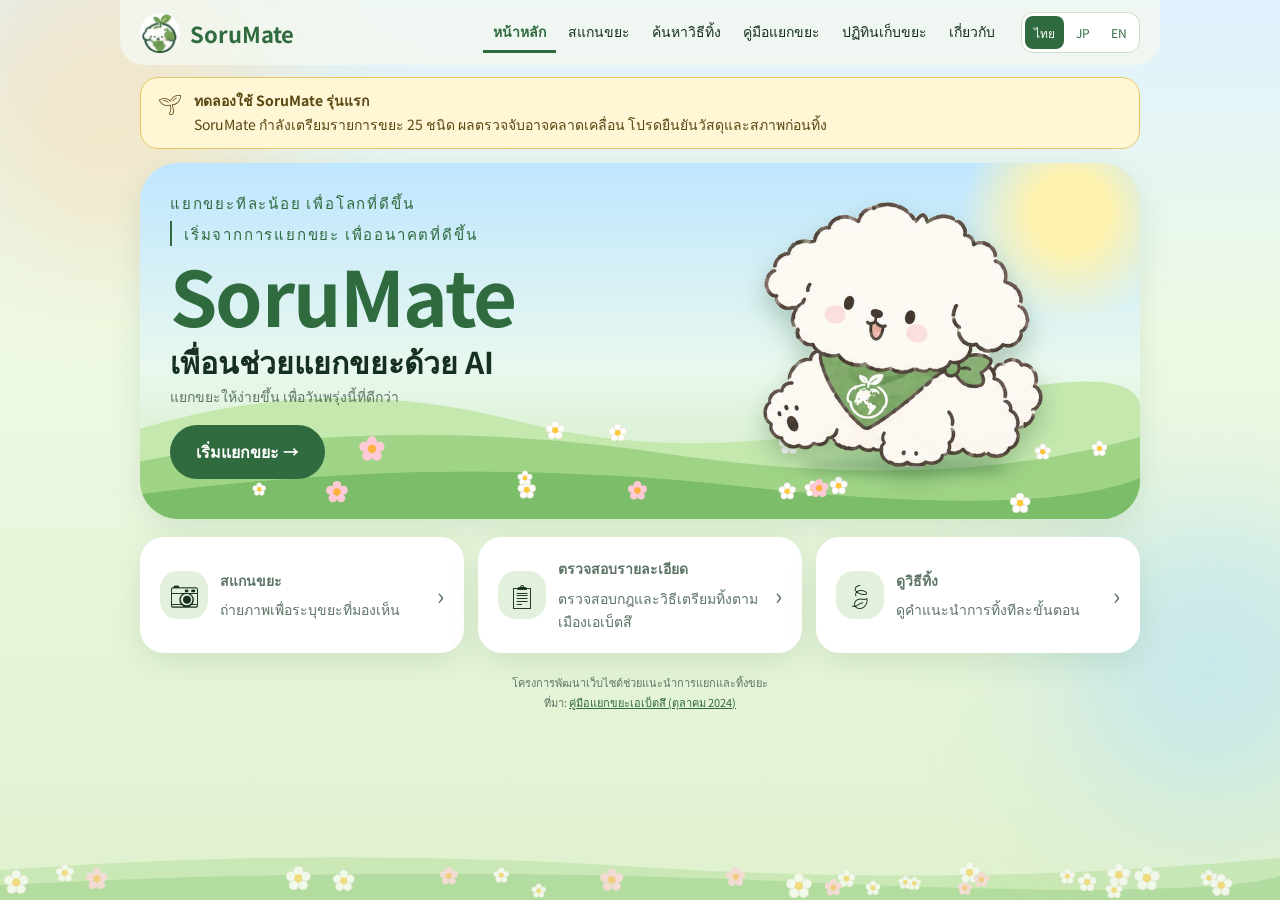
==== commit 19c72976: "Add files via upload" ====
--- a/static/index.html
+++ b/static/index.html
@@ -1188,6 +1188,41 @@
 @media(max-width:780px){.sm-item-list{grid-template-columns:1fr}.sm-scan-support{flex-direction:column;align-items:flex-start;padding:17px}.sm-scan-support button{width:100%}.sm-page-emoji{font-size:30px}.sm-page-header{align-items:start}}
 @media(max-width:480px){.sm-searchbar{flex-direction:column}.sm-searchbar button{width:100%}.sm-finder,.sm-library{padding:15px}.sm-page-header h2{font-size:26px}.sm-city-row{grid-template-columns:42px minmax(0,1fr);padding:15px;gap:12px}.sm-city-row .sm-icon{width:42px;height:42px;font-size:22px}.sm-city-row h3{font-size:17px}.language-switch button{padding:6px 5px;font-size:11px}}
 
+/* SoruMate v4: scoped components. Existing home / photo / calendar layout is retained. */
+.sm4-page{padding-top:32px;padding-bottom:60px}.sm4-header{margin-bottom:26px}.sm4-eyebrow{font-size:12px;color:#5b9571;font-weight:800;letter-spacing:.09em;display:block;margin-bottom:9px}.sm4-header h2{font-size:clamp(30px,4vw,44px);line-height:1.22;letter-spacing:-.025em;color:#245b3c;margin:0 0 11px}.sm4-header p{font-size:15px;line-height:1.75;color:#5c7469;margin:0;max-width:670px}.sm4-panel{padding:clamp(18px,3vw,32px);background:#fff;border-radius:26px;border:1px solid #d9e8db;box-shadow:0 15px 40px rgba(33,68,45,.065)}
+.sm4-search-panel{padding-bottom:16px}.sm4-label{display:block;color:#22573a;font-size:16px;font-weight:800;margin-bottom:12px}.sm4-bar{display:flex;gap:10px;align-items:stretch}.sm4-bar input,.sm4-catalog-toolbar input,.sm4-details textarea{border:1px solid #c7ddcb;border-radius:15px;color:#1b3c2a;background:#fafdF9;padding:15px 16px;font:inherit;font-size:16px;box-sizing:border-box;min-width:0;outline:none}.sm4-bar input{flex:1;min-height:54px}.sm4-bar input:focus,.sm4-catalog-toolbar input:focus,.sm4-details textarea:focus{border-color:#388859;box-shadow:0 0 0 3px #d9edda}.sm4-button{padding:13px 25px;border:1px solid #2d7049;border-radius:14px;background:#2d7049;color:white;font:inherit;font-weight:750;cursor:pointer;min-height:52px}.sm4-button:hover{background:#1d5b37}.sm4-secondary{padding:9px 16px;border:1px solid #aecbb3;border-radius:12px;background:white;color:#2d7049;font:inherit;cursor:pointer}.sm4-quick{display:flex;flex-wrap:wrap;gap:8px;margin-top:14px}.sm4-chip{border:1px solid #d3e4d1;background:#f1f7ec;border-radius:999px;color:#3a6948;padding:8px 13px;font:inherit;font-weight:650;font-size:13px;cursor:pointer}.sm4-chip:hover,.sm4-chip:focus{border-color:#39835a;background:#e5f2df}.sm4-results-layout{display:grid;grid-template-columns:minmax(0,.9fr) minmax(0,1.1fr);gap:20px;margin-top:20px}.sm4-pane{border:1px solid #dbe9d9;background:rgba(255,255,255,.90);border-radius:24px;padding:22px;min-width:0}.sm4-pane h3.sm4-section-title{color:#315d42;font-size:18px;margin:0 0 14px}.sm4-suggestions{display:grid;align-content:start;gap:9px;max-height:500px;overflow-y:auto}.sm4-suggestion{width:100%;border:1px solid #e4ece1;background:#fff;border-radius:14px;padding:12px;display:flex;gap:12px;align-items:center;text-align:left;color:#1b3d2a;font:inherit;cursor:pointer;min-width:0}.sm4-suggestion:hover,.sm4-suggestion[aria-pressed=true]{border-color:#67a479;background:#f2faf1}.sm4-sug-text{min-width:0;flex:1;display:grid;gap:3px}.sm4-sug-text strong{font-size:14px;line-height:1.4}.sm4-sug-text small{font-size:12px;color:#6e8774}.sm4-item-icon{width:43px;height:43px;display:grid;place-items:center;border-radius:13px;background:#edf6e9;font-size:22px;flex:none}.sm4-arrow{font-size:20px;color:#42815c}.sm4-welcome{text-align:center;display:flex;flex-direction:column;align-items:center;justify-content:center;min-height:270px;padding:15px;color:#396b4c}.sm4-welcome-icon{font-size:47px;margin-bottom:8px}.sm4-welcome h3{font-size:19px;margin:8px 0 7px}.sm4-welcome p{font-size:14px;max-width:285px;color:#698073}.sm4-detail-title{display:flex;gap:13px;align-items:center;padding-bottom:16px;border-bottom:1px solid #e0ebdd;margin-bottom:17px}.sm4-detail-title h3{color:#255b3c;margin:5px 0 0;font-size:23px}.sm4-question-intro{margin:0 0 17px}.sm4-question-intro strong{color:#2c6042}.sm4-question-intro p{font-size:13px;color:#6a8273;margin:4px 0}.sm4-question{border:0;margin:0 0 17px;padding:0}.sm4-question legend{font-size:14px;font-weight:750;margin-bottom:10px;color:#214f35}.sm4-options{display:flex;flex-wrap:wrap;gap:8px}.sm4-option{border:1px solid #bfd6c1;border-radius:12px;background:#fff;color:#345a43;padding:10px 13px;font:inherit;font-size:14px;cursor:pointer}.sm4-option[aria-pressed=true]{border-color:#2b7047;background:#e4f3e5;color:#1c623e;font-weight:800}.sm4-details{border:1px solid #e0eadb;border-radius:14px;padding:12px 14px;margin:12px 0}.sm4-details summary{font-weight:700;font-size:14px;color:#3f6a4c;cursor:pointer}.sm4-details textarea{width:100%;resize:vertical;margin-top:12px}.sm4-quiet{font-size:12px;color:#6c8576;line-height:1.65;margin:9px 0}.sm4-wide{width:100%;margin-top:7px}.sm4-outcome{margin-top:15px}.sm4-answer{padding:18px;border-radius:17px;border:1px solid #b6d8b9;background:#f4faf1}.sm4-answer h4{font-size:20px;color:#246b43;margin:4px 0 10px}.sm4-answer p{line-height:1.75;font-size:14px;color:#456152;margin:8px 0}.sm4-warning{padding:11px 13px;border-left:3px solid #daa345;border-radius:8px;background:#fff8e6;color:#806023;font-size:13px;line-height:1.6}.sm4-source{display:inline-flex;color:#246e48;font-weight:800;font-size:13px;text-decoration:underline;margin-top:10px}.sm4-bottom{display:flex;flex-wrap:wrap;align-items:center;justify-content:space-between;gap:12px;margin-top:23px;padding:16px 4px;color:#627b6a;font-size:13px}.sm4-empty{background:#f6faf4;border:1px dashed #bdd4bd;border-radius:13px;padding:16px;color:#466b53;line-height:1.6}.sm4-plainlink{color:#246d48;text-decoration:underline;font-weight:700}.sm4-catalog-toolbar{display:flex;align-items:center;gap:12px;margin-bottom:18px}.sm4-catalog-toolbar input{flex:1}.sm4-counter{font-size:13px;color:#5e7d69;white-space:nowrap}.sm4-filter-tabs{display:flex;flex-wrap:wrap;gap:7px;margin-bottom:21px}.sm4-tab{border:1px solid #cadece;background:#f4f8f1;border-radius:999px;padding:9px 14px;cursor:pointer;color:#477055;font:inherit;font-size:13px;font-weight:650}.sm4-tab[aria-pressed=true]{background:#2c6d49;border-color:#2c6d49;color:#fff}.sm4-catalog-grid{display:grid;grid-template-columns:repeat(3,minmax(0,1fr));gap:13px}.sm4-catalog-card{background:#fff;border:1px solid #d7e7d7;border-radius:19px;padding:19px;min-height:157px;display:flex;flex-direction:column;text-align:left;color:#1d4832;font:inherit;cursor:pointer;transition:transform .15s,border-color .15s,box-shadow .15s;box-shadow:0 5px 16px rgba(38,80,48,.028)}.sm4-catalog-card:hover{transform:translateY(-2px);border-color:#78b68c;box-shadow:0 9px 22px rgba(40,90,47,.09)}.sm4-card-top{display:flex;align-items:center;justify-content:space-between;gap:10px;margin-bottom:16px}.sm4-card-symbol{font-size:27px}.sm4-material{font-size:11px;font-weight:700;color:#61846e;background:#ecf5e9;padding:5px 9px;border-radius:999px}.sm4-card-name{font-size:16px;color:#2b5c40;line-height:1.4}.sm4-card-action{margin-top:auto;padding-top:14px;font-size:13px;font-weight:800;color:#31744a}.sm4-note{margin:19px 0 0;padding:13px 16px;border-radius:13px;background:#f5f8f1;font-size:12px;color:#647d6b;line-height:1.7}.sm4-city-grid{display:grid;grid-template-columns:repeat(2,minmax(0,1fr));gap:17px}.sm4-city-card{background:#fff;border:1px solid #dfebdc;border-top:5px solid #efa347;border-radius:23px;padding:25px;box-shadow:0 7px 25px rgba(33,75,43,.05)}.sm4-city-b{border-top-color:#728ba8}.sm4-city-c{border-top-color:#53a56c}.sm4-city-d{border-top-color:#dc7373}.sm4-city-headline{display:flex;align-items:center;gap:15px}.sm4-city-symbol{font-size:31px;display:grid;place-items:center;width:58px;height:58px;background:#f4f8f1;border-radius:17px}.sm4-city-headline h3{margin:0;font-size:21px;line-height:1.35;color:#21583a}.sm4-city-sub{display:block;font-size:12px;color:#829384;margin-top:3px}.sm4-city-description{font-size:14px;color:#4e715e;line-height:1.8;min-height:64px;margin:18px 0}.sm4-city-prep{padding:15px;border-radius:14px;background:#f4f9f0}.sm4-city-prep small{font-weight:800;color:#408257}.sm4-city-prep p{margin:5px 0 0;font-size:13px;line-height:1.65;color:#4f745f}.sm4-city-extra{display:grid;grid-template-columns:minmax(0,1fr) auto;gap:25px;align-items:center;background:#eef7ef;border:1px solid #cfe4d3;border-radius:22px;padding:24px;margin-top:24px}.sm4-city-extra h3{margin:0 0 8px;color:#2a6243}.sm4-city-extra p{margin:0;color:#5b7967;font-size:13px;line-height:1.75}.sm4-city-actions{display:flex;flex-direction:column;gap:8px}.sm4-city-actions .sm4-button,.sm4-city-actions .sm4-secondary{white-space:nowrap;min-height:40px;text-decoration:none;text-align:center;display:grid;place-items:center}.sm4-footer-note{font-size:12px;color:#6c8171;margin:17px 4px}
+@media(max-width:850px){.sm4-catalog-grid{grid-template-columns:repeat(2,minmax(0,1fr))}.sm4-results-layout{grid-template-columns:1fr}.sm4-pane{padding:19px}.sm4-welcome{min-height:130px}}
+@media(max-width:610px){.sm4-page{padding-top:22px}.sm4-panel{border-radius:18px;padding:17px}.sm4-bar{flex-direction:column}.sm4-bar button{width:100%}.sm4-catalog-grid{grid-template-columns:repeat(2,minmax(0,1fr));gap:9px}.sm4-catalog-card{min-height:140px;padding:12px;border-radius:15px}.sm4-card-name{font-size:14px}.sm4-card-top{margin-bottom:11px}.sm4-material{font-size:10px}.sm4-city-grid{grid-template-columns:1fr}.sm4-city-card{padding:19px}.sm4-city-description{min-height:0}.sm4-city-extra{grid-template-columns:1fr}.sm4-city-actions{flex-direction:row;flex-wrap:wrap}.sm4-catalog-toolbar{flex-wrap:wrap}.sm4-catalog-toolbar input{width:100%;flex-basis:100%}.sm4-header h2{font-size:30px}}
+.sm4-selected-answer{font-weight:750;color:#2a6c46!important;background:#e5f4e6;border-radius:10px;padding:10px 12px}
+
+
+/* SoruMate v5: separate model items from city-guide lookups */
+.sm5-group-label{font-size:12px;font-weight:800;letter-spacing:.02em;color:#336b48;background:#e7f2e4;border-radius:8px;padding:9px 12px;margin:8px 0 3px}
+.sm5-nohit{display:block;color:#24543b;font-size:17px;margin-top:14px}
+.sm5-full{width:100%;margin-top:9px;justify-content:center;min-height:44px}
+.sm5-select-row{display:grid;grid-template-columns:1fr 1fr;gap:12px;margin:14px 0}
+.sm5-select-wrap{display:flex;flex-direction:column;gap:7px;margin:11px 0;min-width:0}
+.sm5-select-label{color:#22573a;font-size:13px;font-weight:750}
+.sm5-select,.sm5-notes{width:100%;box-sizing:border-box;min-height:48px;background:#fff;border:1px solid #c8ddce;border-radius:13px;color:#244e37;padding:12px;font:inherit;font-size:14px}
+.sm5-select:focus,.sm5-notes:focus{outline:3px solid #d9eddc;border-color:#3b8c61}
+.sm5-notes{resize:vertical;min-height:76px}
+.sm5-unverified{border-color:#e5ce8c;background:#fff9ec}
+.sm5-unverified strong{color:#74501b}
+.sm5-hotline{font-size:13px;font-weight:800;color:#497858}
+.sm5-city-combined{margin-top:28px;padding-top:24px;border-top:1px solid #cde0cb}
+.sm5-city-combined .sm4-header{padding-bottom:14px}
+.sm5-city-section-heading{font-size:clamp(22px,2vw,30px);margin:0 0 18px;color:#286345}
+@media(max-width:640px){.sm5-select-row{grid-template-columns:1fr}.sm5-city-combined{margin-top:20px}}
+
+
+/* SoruMate v6: catalog is an informational offline-safe 25-class index */
+.sm5-city-section-heading{display:none}
+.sm6-panel{padding:30px 32px}.sm6-summary{display:flex;align-items:center;gap:15px;border:1px solid #d6e8d2;background:linear-gradient(110deg,#f7fbf4,#edf6ea);border-radius:20px;padding:20px 23px;margin-bottom:23px;color:#27573c}.sm6-summary-icon{font-size:32px;flex:none}.sm6-summary>div{flex:1;min-width:0}.sm6-summary strong{font-size:18px;line-height:1.5}.sm6-summary p{font-size:13px;color:#567363;line-height:1.7;margin:5px 0 0}.sm6-total{border-radius:999px;background:#2c704b;color:#fff;font-weight:800;min-width:53px;height:53px;display:grid;place-items:center;font-size:20px;flex:none}.sm6-panel .sm4-catalog-card{cursor:default;min-height:125px;transition:none;box-shadow:0 4px 12px rgba(30,75,45,.035)}.sm6-panel .sm4-catalog-card:hover{transform:none;border-color:#d7e7d7;box-shadow:0 4px 12px rgba(30,75,45,.035)}.sm6-panel .sm4-card-top{margin-bottom:10px}.sm6-panel .sm4-card-name{font-weight:800}.sm6-panel .sm6-card-number{color:#769680;font-size:12px;font-weight:800;letter-spacing:.05em}.sm6-catalog-foot{margin-top:24px;display:flex;flex-wrap:wrap;align-items:center;justify-content:space-between;gap:16px;padding:16px 18px;background:#f3f8ef;border:1px solid #dcead8;border-radius:18px}.sm6-catalog-foot p{max-width:680px;flex:1;min-width:220px;margin:0;color:#53705c;font-size:13px;line-height:1.7}.sm6-catalog-foot .sm4-button{white-space:nowrap}.sm6-panel .sm4-material{white-space:nowrap}
+@media(max-width:650px){.sm6-panel{padding:16px}.sm6-summary{padding:15px;align-items:flex-start;gap:9px}.sm6-summary strong{font-size:15px}.sm6-summary p{font-size:12px}.sm6-summary-icon{font-size:23px}.sm6-total{height:38px;min-width:38px;font-size:14px}.sm6-panel .sm4-catalog-card{min-height:102px}.sm6-catalog-foot .sm4-button{width:100%;text-align:center}}
+
+/* v7 — slim search results & object-specific illustrations */
+.sm7-search-actions{display:flex;gap:12px;justify-content:space-between;align-items:center;margin-top:14px;flex-wrap:wrap}.sm7-search-actions .sm4-quick{margin-top:0;flex:1}.sm7-clear{background:transparent;border:0;color:#477a5d;font:inherit;font-size:13px;font-weight:700;padding:9px 12px;cursor:pointer;white-space:nowrap}.sm7-clear:hover{text-decoration:underline}.sm7-match-strip{margin-top:14px;border:1px solid #d7e8d4;background:#fafff9;border-radius:18px;padding:14px 16px}.sm7-match-head{font-size:13px;color:#4a765b;font-weight:700;margin-bottom:10px}.sm7-suggestions{display:grid;grid-template-columns:repeat(2,minmax(0,1fr));gap:8px;max-height:310px;overflow-y:auto}.sm7-suggestions .sm4-suggestion{background:#fff}.sm7-suggestions .sm7-full{grid-column:1/-1;margin-top:4px;text-align:center}.sm7-detail-pane{margin-top:18px;border:1px solid #d8e9d8;border-radius:22px;background:#fff;padding:20px;max-width:840px}.sm7-detail-pane:empty{display:none}#sm7-results[hidden],#sm7-detail-pane[hidden]{display:none!important}.sm7-pictogram-wrap{display:flex;align-items:center;justify-content:center;width:46px;height:46px;border-radius:14px;color:#2e7956;background:#edf7ef}.sm7-pictogram{width:34px;height:34px;display:block}.sm7-pictogram-wrap .sm7-pictogram{width:33px;height:33px}
+@media(max-width:650px){.sm7-suggestions{grid-template-columns:1fr}.sm7-match-strip{padding:12px}.sm7-detail-pane{padding:15px}.sm7-pictogram-wrap{width:39px;height:39px}.sm7-pictogram-wrap .sm7-pictogram{width:30px;height:30px}}
 </style>
 </head><body>
 <div class="blob b1"></div><div class="blob b2"></div>
@@ -1197,7 +1232,7 @@
 
 
 <nav aria-label="メインナビゲーション" data-i18n-aria-label="Main navigation"><div class="logo" data-go="0"><img data-a="logo" alt="" width="40" height="40"><span><b>SoruMate</b></span></div>
-<div class="lks" id="site-menu"><button class="lk" data-r="home" data-go="0"><span data-i18n="Home">ホーム</span></button><button class="lk" data-r="scan" data-go="1"><span data-i18n="Scan waste">ごみをスキャン</span></button><button class="lk" data-r="search" data-go="8"><span data-i18n="Search disposal">Search disposal</span></button><button class="lk" data-r="catalog" data-go="9"><span data-i18n="25 waste items">25 waste items</span></button><button class="lk" data-r="guide" data-go="6"><span data-i18n="Waste guide">分別ガイド</span></button><button class="lk" data-r="calendar" data-go="5"><span data-i18n="Calendar">カレンダー</span></button><button class="lk" data-r="about" data-go="7"><span data-i18n="About">このサイトについて</span></button></div>
+<div class="lks" id="site-menu"><button class="lk" data-r="home" data-go="0"><span data-i18n="Home">ホーム</span></button><button class="lk" data-r="scan" data-go="1"><span data-i18n="Scan waste">ごみをスキャン</span></button><button class="lk" data-r="search" data-go="8"><span data-i18n="Search disposal">Search disposal</span></button><button class="lk" data-r="catalog" data-go="9"><span>คู่มือแยกขยะ</span></button><button class="lk" data-r="calendar" data-go="5"><span data-i18n="Calendar">カレンダー</span></button><button class="lk" data-r="about" data-go="7"><span data-i18n="About">このサイトについて</span></button></div>
 <div class="rt"><div class="language-switch" role="group" aria-label="Language"><button type="button" data-lang="th">ไทย</button><button type="button" data-lang="ja">JP</button><button type="button" data-lang="en">EN</button></div><button class="menu-toggle" id="menu-toggle" type="button" aria-expanded="false" aria-controls="site-menu" aria-label="メニューを開く" data-i18n-aria-label="Open menu"><svg viewBox="0 0 24 24" width="20" height="20" fill="none" stroke="currentColor" stroke-width="2" aria-hidden="true"><path d="M4 6h16M4 12h16M4 18h16"/></svg><span><span data-i18n="Menu">メニュー</span></span></button></div></nav>
 
 <div class="grass decor" data-n="26" data-l="0"><svg viewBox="0 0 800 100" preserveAspectRatio="none"><path d="M0 50Q200 10 400 45T800 30V100H0Z" fill="#b6e09f"/><path d="M0 75Q250 40 500 70T800 60V100H0Z" fill="#8fcb78"/></svg></div>
@@ -1242,27 +1277,34 @@
 <div class="actions"><button class="btn ghost" id="guide-back"><span data-i18n="← Back">← 戻る</span></button><button class="btn" data-go="1"><span data-i18n="Scan another item">次の品目をスキャン</span></button><button class="btn ghost" id="guide-calendar"><span data-i18n="📅 Collection calendar">📅 収集カレンダー</span></button></div></div>
 <div class="sm-scan-support"><div><span class="sm-eyebrow" data-i18n="NEED MORE HELP?">NEED MORE HELP?</span><h3 data-i18n="Couldn't find your item?">Couldn't find your item?</h3><p data-i18n="You can search by name, select a material and add details without taking another photo.">You can search by name, select a material and add details without taking another photo.</p></div><button class="btn sm" type="button" data-go="8"><span data-i18n="Search waste items →">Search waste items →</span></button></div>
 </section>
-<section class="sec page sm-page" id="sm-search-page" data-r="search">
-<header class="sm-page-header"><div><span class="sm-eyebrow" data-i18n="Waste search">Waste search</span><h2 data-i18n="Find how to sort your waste">Find how to sort your waste</h2><p data-i18n="Search by item name. Check the material or condition before following disposal advice.">Search by item name. Check the material or condition before following disposal advice.</p></div><span aria-hidden="true" class="sm-page-emoji">🔎</span></header>
-<div class="sm-finder">
-  <label for="sm-q" class="sm-label" data-i18n="What would you like to throw away?">What would you like to throw away?</label>
-  <div class="sm-searchbar"><input type="search" id="sm-q" maxlength="140" autocomplete="off" data-i18n-placeholder="Type an item name, e.g. PET bottle or paper cup" placeholder="Type an item name, e.g. PET bottle or paper cup"><button type="button" class="btn" id="sm-find" data-i18n="Search">Search</button></div>
-  <div class="sm-hits-head"><span id="sm-count"></span><button type="button" id="sm-clear" class="sm-simple-link" data-i18n="Clear">Clear</button></div>
-  <div id="sm-hits" class="sm-hits" role="listbox" aria-label="Search suggestions"></div>
-  <div id="sm-selected" class="sm-selected" hidden></div>
-  <div id="sm-conditions" class="sm-conditions" hidden></div>
-  <label for="sm-notes" class="sm-label" data-i18n="Add details (optional)">Add details (optional)</label>
-  <textarea id="sm-notes" rows="2" maxlength="500" data-i18n-placeholder="For example: broken, plastic-coated, metal lid, or contents remaining" placeholder="For example: broken, plastic-coated, metal lid, or contents remaining"></textarea>
-  <p class="sm-muted" data-i18n="Descriptions help you clarify the item, but are not automatically interpreted by an AI chatbot.">Descriptions help you clarify the item, but are not automatically interpreted by an AI chatbot.</p>
-  <button type="button" class="btn sm-main-action" id="sm-answer-btn" data-i18n="Check disposal method">Check disposal method</button>
-  <div id="sm-output" class="sm-output" role="status" aria-live="polite"></div>
-  <div class="sm-search-bottom"><span data-i18n="Can't find the item in our list?">Can't find the item in our list?</span><a href="https://www.city.ebetsu.hokkaido.jp/uploaded/attachment/71884.pdf" target="_blank" rel="noopener noreferrer" data-i18n="See the official Ebetsu guide ↗">See the official Ebetsu guide ↗</a></div>
-</div></section>
-<section class="sec page sm-page" id="sm-catalog-page" data-r="catalog">
-<header class="sm-page-header"><div><span class="sm-eyebrow" data-i18n="Waste library">Waste library</span><h2 data-i18n="Waste items A–Z">Waste items A–Z</h2><p data-i18n="Choose one of the 25 example items to check its disposal steps.">Choose one of the 25 example items to check its disposal steps.</p></div><span aria-hidden="true" class="sm-page-emoji">♻️</span></header>
-<div class="sm-library"><div class="sm-library-tools"><input id="sm-catalog-q" type="search" data-i18n-placeholder="Filter the item list" placeholder="Filter the item list" aria-label="Filter the item list"/><span id="sm-catalog-count"></span></div><div class="sm-filter-tabs" id="sm-tabs" role="group" aria-label="Filter by material"></div><div id="sm-item-list" class="sm-item-list"></div><p class="sm-muted sm-library-note" data-i18n="These 25 items are the website catalog. The AI model class names still need to be checked against data.yaml.">These 25 items are the website catalog. The AI model class names still need to be checked against data.yaml.</p></div></section>
-<section class="sec page sm-page" id="rules" data-r="guide"><header class="sm-page-header"><div><span class="sm-eyebrow" data-i18n="City sorting rules">City sorting rules</span><h2 data-i18n="Ebetsu waste categories">Ebetsu waste categories</h2><p data-i18n="The disposal category depends on the material and condition of each item.">The disposal category depends on the material and condition of each item.</p></div><span aria-hidden="true" class="sm-page-emoji">🍃</span></header>
-<div id="sm-city-list" class="sm-city-list"></div><div class="sm-source-box"><strong data-i18n="Official source">Official source</strong><p data-i18n="Use the official 2024 Ebetsu guide and the collection rules for your area or dormitory. Do not rely on the object name alone.">Use the official 2024 Ebetsu guide and the collection rules for your area or dormitory. Do not rely on the object name alone.</p><a href="https://www.city.ebetsu.hokkaido.jp/uploaded/attachment/71884.pdf" target="_blank" rel="noopener noreferrer" data-i18n="Open Ebetsu sorting guide ↗">Open Ebetsu sorting guide ↗</a></div><div id="item-rules" hidden></div></section>
+<section class="sec page sm4-page" id="sm-search-page" data-r="search">
+ <header class="sm4-header"><span class="sm4-eyebrow" id="sm4-search-eyebrow">ค้นหาจากชื่อสิ่งของ</span><h2 id="sm4-search-heading">ค้นหาวิธีทิ้งขยะ</h2><p id="sm4-search-lead">ไม่ต้องมีรูปก็ค้นหาได้ เริ่มจากชื่อสิ่งของ แล้วเลือกวัสดุหรือสภาพที่ตรงกับของคุณ</p></header>
+ <div class="sm4-panel sm4-search-panel"><label class="sm4-label" for="sm4-input" id="sm4-search-label">คุณต้องการทิ้งอะไร?</label>
+  <div class="sm4-bar"><input id="sm4-input" type="search" maxlength="140" autocomplete="off" placeholder="เช่น แก้วน้ำ ขวด PET กล่องอาหาร หรือถ่านไฟฉาย"><button class="sm4-button" type="button" id="sm4-find">ค้นหา</button></div>
+  <div class="sm7-search-actions"><div class="sm4-quick" id="sm4-quick" aria-label="Popular searches"></div><button class="sm7-clear" id="sm4-reset" type="button">ล้างคำค้น</button></div>
+ </div>
+ <div class="sm7-match-strip" id="sm7-results" hidden><div class="sm7-match-head"><span id="sm4-matches-label"></span></div><div id="sm4-suggestions" class="sm4-suggestions sm7-suggestions" role="group" aria-label="Search matches"></div></div>
+ <div class="sm7-detail-pane" id="sm7-detail-pane" hidden><div id="sm4-inspector"></div></div>
+ <div class="sm4-bottom"><span id="sm4-result-caption">เป็นคู่มือช่วยตรวจสอบ ไม่ใช่ผลตรวจจับจาก AI</span><a class="sm4-plainlink" href="https://www.city.ebetsu.hokkaido.jp/uploaded/attachment/71884.pdf" target="_blank" rel="noopener noreferrer" data-i18n="See the official Ebetsu guide ↗">เปิดคู่มือเมืองเอเบ็ตสึ ↗</a></div>
+</section>
+<section class="sec page sm4-page" id="sm-catalog-page" data-r="catalog">
+ <header class="sm4-header"><span class="sm4-eyebrow" id="sm4-catalog-badge">25 รายการต้นแบบ</span><h2 id="sm4-catalog-title">ขยะ 25 ชนิด</h2><p id="sm4-catalog-lead">ดูรายการที่ระบบเตรียมรองรับ เลือกชิ้นที่ต้องการเพื่อดูรายละเอียดและวิธีทิ้ง</p></header>
+ <div class="sm4-panel sm6-panel">
+ <div class="sm6-summary"><span class="sm6-summary-icon" aria-hidden="true">♻️</span><div><strong id="sm6-summary-title">รายการที่เตรียมไว้สำหรับโมเดล AI</strong><p id="sm6-summary-copy">ดูชื่อสิ่งของทั้งหมด 25 ประเภทได้ที่นี่ ส่วนวิธีทิ้งให้ค้นหาชื่อสิ่งของแล้วตรวจวัสดุและสภาพอีกครั้ง</p></div><span class="sm6-total" id="sm6-total">25</span></div>
+ <div class="sm4-catalog-grid" id="sm4-catalog-grid" aria-live="polite"><p class="sm4-empty">กำลังแสดงรายการ…</p></div>
+ <div class="sm6-catalog-foot"><p id="sm4-catalog-note">ชื่อในรายการเป็นประเภทของวัตถุ ไม่ใช่ประเภทถังขยะ วิธีทิ้งอาจต่างกันตามวัสดุและสภาพ</p><button class="sm4-button" id="sm6-find-advice" type="button" onclick="go(8)">ค้นหาวิธีทิ้งขยะ →</button></div></div>
+<div id="rules" class="sm5-city-combined"><h2 class="sm5-city-section-heading" id="sm5-city-section-heading">หมวดขยะเมืองเอเบ็ตสึ</h2><header class="sm4-header"><span class="sm4-eyebrow" id="sm4-city-eyebrow">คู่มือแยกขยะของเมือง</span><h2 id="sm4-city-title">แยกขยะในเมืองเอเบ็ตสึ</h2><p id="sm4-city-lead">4 หมวดหลักในการทิ้งขยะ เลือกอ่านวิธีเตรียมก่อนทิ้งและตรวจวันเก็บขยะในพื้นที่ของคุณ</p></header>
+ <div id="sm4-city-grid" class="sm4-city-grid">
+  <article class="sm4-city-card sm4-city-a"><div class="sm4-city-headline"><span class="sm4-city-symbol">🔥</span><div><h3>ขยะเผาได้</h3></div></div><p>ของใช้ที่เมืองกำหนดให้เป็นขยะเผาได้</p></article>
+  <article class="sm4-city-card sm4-city-b"><div class="sm4-city-headline"><span class="sm4-city-symbol">🧱</span><div><h3>ขยะเผาไม่ได้</h3></div></div><p>สิ่งของที่เมืองกำหนดให้เป็นขยะเผาไม่ได้</p></article>
+  <article class="sm4-city-card sm4-city-c"><div class="sm4-city-headline"><span class="sm4-city-symbol">♻️</span><div><h3>ขยะรีไซเคิล</h3></div></div><p>ทรัพยากรที่เก็บแยกตามชนิด</p></article>
+  <article class="sm4-city-card sm4-city-d"><div class="sm4-city-headline"><span class="sm4-city-symbol">⚠️</span><div><h3>ขยะอันตราย</h3></div></div><p>สิ่งของที่ต้องทิ้งแยกอย่างปลอดภัย</p></article>
+ </div>
+ <div class="sm4-city-extra"><div><h3 id="sm4-city-notehead">ข้อควรรู้</h3><p id="sm4-city-note">ประเภทเดียวกันอาจทิ้งต่างกันตามวัสดุ สภาพ และจุดทิ้งของหอพักหรือมหาวิทยาลัย หากไม่แน่ใจให้ตรวจคู่มือเมืองก่อน</p></div><div class="sm4-city-actions"><button class="sm4-button" id="sm4-city-calendar" type="button" onclick="go(5)">ดูปฏิทินเก็บขยะ</button><a class="sm4-secondary" id="sm4-city-official" href="https://www.city.ebetsu.hokkaido.jp/uploaded/attachment/71884.pdf" target="_blank" rel="noopener noreferrer">อ่านคู่มือเมืองเอเบ็ตสึ</a></div></div>
+ <div id="item-rules" hidden></div>
+</div>
+</section>
+
 <section class="sec page" id="v5" data-r="calendar">
 <h2><span data-i18n="Nishinopporo collection calendar">西野幌のごみ収集カレンダー</span></h2>
 <p class="sub"><span data-i18n="Calendar follows the current date · Japan time">現在の日付に合わせて更新・日本時間</span></p>
@@ -1305,12 +1347,12 @@
 let answers={},answersByItem={},timer;
 function stepper(n){$("#stp").innerHTML=names.map((t,i)=>`<div class="st ${i+1==n?'on':''} ${i+1<n?'done':''}" ${i+1<n?`data-go="${i+1}" style="cursor:pointer"`:''}><div class="dot">${i+1<n?'✓':i+1}</div><span>${t}</span></div>`+(i<3?`<div class="bar ${i+1<n?'full':''}"><i></i></div>`:'')).join('')}
 const RT=["home","scan","guide","calendar","about","search","catalog"];
-function show(r){if(!RT.includes(r))r="home";if(r!=="scan")detectSeq++;if(cameraDialog.open)closeCamera(false);closeMenu();$$(".page").forEach(p=>p.classList.toggle("on",p.dataset.r==r));$$(".lk").forEach(b=>b.classList.toggle("act",b.dataset.r==r));window.scrollTo(0,0);track("page",{page:r})}
+function show(r){if(r==="guide")r="catalog";if(!RT.includes(r))r="home";if(r!=="scan")detectSeq++;if(cameraDialog.open)closeCamera(false);closeMenu();$$(".page").forEach(p=>p.classList.toggle("on",p.dataset.r==r));$$(".lk").forEach(b=>b.classList.toggle("act",b.dataset.r==r));window.scrollTo(0,0);track("page",{page:r})}
 function go(n){if((n===3||n===4)&&!cur)n=1;if(n===3&&cur&&!batchItems().some(d=>RULES[d.label]))n=4;if(n===4&&cur&&batchItems().some(d=>RULES[d.label])&&!batchReady())n=3;clearInterval(timer);let r;
  if(n!==2)detectSeq++;
  if(n>=1&&n<=4){$$("#flow .view").forEach(v=>v.classList.remove("on"));$("#v"+n).classList.add("on");stepper(n);
   if(n==1){answers={};answersByItem={};calendarFromScan=false}if(n==2)detect();if(n==3)renderQuestions();if(n==4)guide();r="scan"}
- else r={0:"home",5:"calendar",6:"guide",7:"about",8:"search",9:"catalog"}[n];
+ else r={0:"home",5:"calendar",6:"catalog",7:"about",8:"search",9:"catalog"}[n];
  show(r);try{location.hash="#/"+r}catch(e){}pop()}
 addEventListener("hashchange",()=>show(location.hash.slice(2)));
 const VID=(()=>{try{let v=localStorage.getItem("sm_vid");if(!v){v=crypto.randomUUID?crypto.randomUUID():Math.random().toString(36).slice(2)+Date.now();localStorage.setItem("sm_vid",v)}return v}catch(e){return"anon-"+Math.random().toString(36).slice(2)}})(),SID=Math.random().toString(36).slice(2);
@@ -1592,5 +1634,255 @@
 }
 $$('[data-lang]').forEach(b=>b.onclick=()=>applyLanguage(b.dataset.lang));applyLanguage(lang);
 </script>
-<script src="/static/sorumate-ui.js" defer></script>
+
+<script>
+/* SoruMate v4 — 3 focused pages. No unverified AI advice. Backend holds the rules. */
+(() => {
+  'use strict';
+  const $=s=>document.querySelector(s);
+  const make=(tag, cls='', text)=>{const n=document.createElement(tag);if(cls)n.className=cls;if(text!==undefined)n.textContent=text;return n};
+  const text=(p,k)=>T[locale()][k]||T.th[k]||k;
+  const locale=()=>['th','ja','en'].includes(document.documentElement.lang)?document.documentElement.lang:'th';
+  const DATA={items:[],outside:[]};let selectedId='',answers={},query='',catalogQuery='',filter='all',result=null,loading=false,manualMode=false,manualMaterial='',manualCondition='';
+  const T={
+    th:{ searchEyebrow:'ค้นหาจากชื่อสิ่งของ',cityEyebrow:'คู่มือแยกขยะของเมือง',searchHeading:'ค้นหาวิธีทิ้งขยะ',searchLead:'ไม่ต้องมีรูปก็ค้นหาได้ เริ่มจากชื่อสิ่งของ แล้วเลือกวัสดุหรือสภาพที่ตรงกับของคุณ',searchLabel:'คุณต้องการทิ้งอะไร?',searchPH:'เช่น แก้วน้ำ ขวด PET กล่องอาหาร หรือถ่านไฟฉาย',searchBtn:'ค้นหา',popular:'ค้นหาบ่อย',matches:'รายการที่เกี่ยวข้อง',suggestions:'ลองเลือกรายการเหล่านี้',count:'รายการ',conditionBased:'หมวดขยะนี้อ้างอิงจากวัสดุหรือสภาพที่คุณเลือก โปรดตรวจสอบสิ่งของจริงและคู่มือเมืองก่อนทิ้ง',searchEmpty:'ไม่พบในรายการ 25 ชนิด',searchEmptyDetail:'ลองใช้คำอื่น หรือเปิดคู่มือเมืองเอเบ็ตสึสำหรับขยะชนิดอื่น ระบบจะไม่เดาวิธีทิ้ง',clear:'ล้างคำค้น',ready:'เลือกสิ่งของจากรายการด้านซ้าย',readySub:'จากนั้นตรวจสอบวัสดุและสภาพก่อนดูวิธีทิ้ง',selected:'กำลังตรวจสอบ',question:'ขอข้อมูลเพิ่มเติม',questionNote:'เลือกคำตอบที่ตรงกับสิ่งของจริง',optional:'รายละเอียดเพิ่มเติม (ไม่บังคับ)',notesPH:'เช่น ขวดแตก มีคราบอาหาร มีส่วนโลหะ หรือไม่ทราบวัสดุ',notesHint:'ข้อความนี้ใช้ประกอบการตรวจสอบ ไม่ใช่ระบบ AI วิเคราะห์ข้อความ',checkBtn:'ดูวิธีทิ้ง',answerFirst:'กรุณาเลือกคำตอบให้ครบก่อน',doing:'กำลังดึงคำแนะนำจากฐานข้อมูล…',failed:'โหลดคำแนะนำไม่ได้ กรุณาลองใหม่',guidance:'คำแนะนำจากข้อมูลเมืองเอเบ็ตสึ',needsReview:'ควรตรวจสอบเพิ่มเติม',conditional:'วิธีทิ้งขึ้นอยู่กับวัสดุและสภาพจริง ควรตรวจคู่มือก่อนทิ้ง',official:'เปิดคู่มือทางการ ↗',change:'เลือกรายการอื่น',catalogHead:'ขยะ 25 ชนิด',catalogLead:'ดูรายการที่ระบบเตรียมรองรับ เลือกชิ้นที่ต้องการเพื่อดูรายละเอียดและวิธีทิ้ง',catalogPlaceholder:'ค้นหาใน 25 ชนิด',all:'ทั้งหมด',plastic:'พลาสติก',paper:'กระดาษ',metal:'โลหะ',glass:'แก้ว',mixed:'วัสดุผสม',hazardous:'อันตราย',catalogBadge:'25 รายการต้นแบบ',catalogDisclaimer:'รายชื่อบนเว็บยังต้องเทียบกับคลาสจริงของโมเดล AI ก่อนเปิดตรวจจับครบ 25 ชนิด',view:'ดูวิธีทิ้ง',cityHead:'แยกขยะในเมืองเอเบ็ตสึ',cityLead:'4 หมวดหลักในการทิ้งขยะ เลือกอ่านวิธีเตรียมก่อนทิ้งและตรวจวันเก็บขยะในพื้นที่ของคุณ',burn:'ขยะเผาได้',burnSub:'燃やせるごみ',burnDesc:'ของใช้ที่เข้าเกณฑ์ขยะเผาได้ เช่น เศษอาหารและกระดาษใช้แล้ว โดยตรวจชนิดวัสดุและคราบสกปรก',burnPrep:'ใช้ถุงที่เมืองกำหนด และแยกของที่มีวัสดุแข็งหรืออันตราย',non:'ขยะเผาไม่ได้',nonSub:'燃やせないごみ',nonDesc:'เช่น เซรามิกหรือแก้วแตก และสิ่งของที่เมืองกำหนดให้เป็นขยะเผาไม่ได้',nonPrep:'ห่อของแตกหรือมีคมให้ปลอดภัย และทำตามวิธีบรรจุที่เมืองกำหนด',recycle:'ขยะรีไซเคิล',recycleSub:'資源物',recycleDesc:'เช่น ขวด PET ขวดแก้วและกระป๋องที่เข้าเงื่อนไขรับของเมือง',recyclePrep:'เทของออก ล้างและแยกฝา/ฉลากตามชนิดก่อนนำไปทิ้ง',danger:'ขยะอันตราย',dangerSub:'危険ごみ',dangerDesc:'เช่น ถ่านไฟฉาย หลอดฟลูออเรสเซนต์ กระป๋องสเปรย์ และไฟแช็ก',dangerPrep:'แยกตามชนิด ไม่ปะปนกับขยะทั่วไป และตรวจข้อกำหนดเฉพาะ',examples:'ตัวอย่าง',prep:'ก่อนนำไปทิ้ง',cityFooter:'ข้อควรรู้',cityNotice:'ประเภทเดียวกันอาจทิ้งต่างกันตามวัสดุ สภาพ และจุดทิ้งของหอพักหรือมหาวิทยาลัย หากไม่แน่ใจให้ตรวจคู่มือเมืองก่อน',calendar:'ดูปฏิทินเก็บขยะ',cityGuide:'อ่านคู่มือเมืองเอเบ็ตสึ',tryAgain:'ลองโหลดใหม่',dataError:'โหลดรายการขยะจากหลังบ้านไม่ได้ กรุณาลองใหม่',detailLabel:'รายละเอียดรายการ',emptyFilter:'ไม่พบรายการในหมวดนี้',notice:'เป็นคู่มือช่วยตรวจสอบ ไม่ใช่ผลตรวจจับจาก AI',categories:'หมวดวัสดุ',goSearch:'ค้นหาวิธีทิ้ง', resultFrom:'อ้างอิงข้อมูลจาก', noGuess:'ยังไม่สามารถยืนยันวิธีทิ้งจากข้อมูลนี้ กรุณาดูคู่มือทางการ',
+    },
+    ja:{searchEyebrow:'品目から探す',cityEyebrow:'江別市の分別案内',searchHeading:'ごみの出し方を調べる',searchLead:'写真がなくても検索できます。品目を選び、材質や状態を確かめてください。',searchLabel:'何を捨てたいですか？',searchPH:'例：コップ、PETボトル、食品容器、乾電池',searchBtn:'検索',popular:'よく調べられる品目',matches:'関連する品目',suggestions:'以下から選択してください',count:'件',conditionBased:'選択された材質・状態に基づく案内です。実物と市の公式手引きを確認してください。',searchEmpty:'25品目に見つかりません',searchEmptyDetail:'別の言葉で検索するか、市の公式手引きを確認してください。分別方法を推測しません。',clear:'検索を消去',ready:'左の一覧から品目を選択',readySub:'材質や状態を確認してから分別方法を表示します',selected:'確認中の品目',question:'もう少し教えてください',questionNote:'実際の品物に合う選択肢を選んでください',optional:'詳しい情報（任意）',notesPH:'例：割れている、汚れている、金属部分がある',notesHint:'この文章はAIチャットによって自動判定されません',checkBtn:'分別方法を見る',answerFirst:'必要な質問に回答してください',doing:'データを照合しています…',failed:'案内を読み込めませんでした。もう一度お試しください',guidance:'江別市の分別情報',needsReview:'追加確認が必要です',conditional:'材質や状態により分別が変わります。公式手引きで確認してください。',official:'公式の手引きを開く ↗',change:'別の品目を選ぶ',catalogHead:'ごみ25品目',catalogLead:'対象品目の一覧です。品目を選択して分別方法を確認できます。',catalogPlaceholder:'25品目を検索',all:'すべて',plastic:'プラスチック',paper:'紙',metal:'金属',glass:'ガラス',mixed:'複合素材',hazardous:'危険物',catalogBadge:'25品目の試作リスト',catalogDisclaimer:'この一覧は開発中です。AIモデルの正式なクラス名とは照合が必要です。',view:'分別を確認',cityHead:'江別市のごみ分別',cityLead:'ごみの4区分と出す前の注意点。地域の収集日も確認できます。',burn:'燃やせるごみ',burnSub:'Burnable',burnDesc:'生ごみや使用済みの紙類など。材質や汚れの状態を確認してください。',burnPrep:'市指定の袋を使用し、硬い物や危険物を混ぜないでください。',non:'燃やせないごみ',nonSub:'Non-burnable',nonDesc:'陶器、割れたガラスなど、市が燃やせないごみに指定するもの。',nonPrep:'割れ物や鋭利なものは安全に包み、市の出し方を守ってください。',recycle:'資源物',recycleSub:'Recyclables',recycleDesc:'対象となるPETボトル、飲食用びん、缶など。',recyclePrep:'中身を空にして洗い、種類に応じてふた・ラベルを分けてください。',danger:'危険ごみ',dangerSub:'Hazardous',dangerDesc:'乾電池、蛍光管、スプレー缶、ライターなど。',dangerPrep:'種類ごとに分け、一般ごみと混ぜず、指定された方法で出してください。',examples:'例',prep:'出す前に',cityFooter:'注意事項',cityNotice:'同じ名前でも材質・状態・ごみステーションで分別が異なる場合があります。寮や大学では掲示された指示を優先してください。',calendar:'収集カレンダーを見る',cityGuide:'江別市の公式手引き',tryAgain:'再読み込み',dataError:'サーバーから品目を読み込めませんでした。',detailLabel:'品目の詳細',emptyFilter:'該当する品目がありません',notice:'分別確認のための参考情報です。AI検出結果ではありません。',categories:'材質で絞り込む',goSearch:'出し方を調べる',resultFrom:'出典',noGuess:'この情報から分別を確定できません。公式手引きを確認してください。',
+    },
+    en:{searchEyebrow:'SEARCH BY ITEM',cityEyebrow:'EBETSU SORTING GUIDE',searchHeading:'Find how to dispose of an item',searchLead:'No photo needed. Search by item name, then confirm its material or condition.',searchLabel:'What would you like to throw away?',searchPH:'e.g. cup, PET bottle, food container, battery',searchBtn:'Search',popular:'Popular searches',matches:'Related items',suggestions:'Choose an item below',count:'items',conditionBased:'This guidance depends on the material or condition selected. Confirm the physical item and official city guide.',searchEmpty:'Not in the 25-item catalog',searchEmptyDetail:'Try a different term or consult the official city guide. Disposal rules are not guessed.',clear:'Clear search',ready:'Choose an item from the list',readySub:'Confirm its material and condition before viewing advice',selected:'Selected item',question:'A quick check',questionNote:'Choose what matches the physical item',optional:'More details (optional)',notesPH:'e.g. broken, food residue, metal parts, unknown material',notesHint:'This text is not automatically classified by an AI chatbot',checkBtn:'View disposal guidance',answerFirst:'Please answer the questions first',doing:'Checking the rules database…',failed:'Could not load the guidance. Please retry.',guidance:'Guidance based on Ebetsu rules',needsReview:'Further checking needed',conditional:'Sorting depends on the material and condition. Confirm with the official guide.',official:'Open official guide ↗',change:'Choose another item',catalogHead:'25 waste items',catalogLead:'Browse the items in the prototype catalog and choose one to check disposal guidance.',catalogPlaceholder:'Search the 25 items',all:'All',plastic:'Plastic',paper:'Paper',metal:'Metal',glass:'Glass',mixed:'Mixed material',hazardous:'Hazardous',catalogBadge:'25 prototype items',catalogDisclaimer:'The catalog still needs to be reconciled with the exact trained AI model class names.',view:'Check disposal',cityHead:'Sorting waste in Ebetsu',cityLead:'Four main disposal categories, preparation tips and a link to local collection dates.',burn:'Burnable waste',burnSub:'燃やせるごみ',burnDesc:'Examples include food waste and used paper. Confirm material and contamination.',burnPrep:'Use city-designated bags and keep rigid or hazardous items separate.',non:'Non-burnable waste',nonSub:'燃やせないごみ',nonDesc:'Examples include ceramics and broken glass, where designated by the city.',nonPrep:'Wrap sharp or broken items safely and follow city packaging guidance.',recycle:'Recyclables',recycleSub:'資源物',recycleDesc:'Eligible PET bottles, beverage/food glass bottles and cans.',recyclePrep:'Empty and rinse; separate caps and labels according to material.',danger:'Hazardous waste',dangerSub:'危険ごみ',dangerDesc:'Examples include dry-cell batteries, fluorescent tubes, spray cans and lighters.',dangerPrep:'Separate by type and follow the specific collection instructions.',examples:'Examples',prep:'Before disposal',cityFooter:'Please note',cityNotice:'Sorting may vary with material, condition, and the collection point. Follow posted dormitory or campus instructions where applicable.',calendar:'See collection calendar',cityGuide:'Official Ebetsu guide',tryAgain:'Retry',dataError:'Could not load the waste catalog from the server.',detailLabel:'Item details',emptyFilter:'No items in this category',notice:'This is reference guidance, not an AI detection result.',categories:'Filter by material',goSearch:'Search disposal',resultFrom:'Source',noGuess:'There is not enough verified information to decide the disposal category. Consult the official guide.'}
+  };
+
+  // Search UI translations. 25 trained-class candidates and other verified city-guide entries stay separate.
+  Object.assign(T.th,{
+    searchLead:'ค้นหาได้ทั้งขยะ 25 ชนิด และสิ่งของอื่นที่มีข้อมูลในคู่มือเมืองเอเบ็ตสึ',
+    searchPH:'พิมพ์ชื่อสิ่งของ เช่น แก้วน้ำ ทิชชู หรือจานแตก',
+    group25:'อยู่ใน 25 รายการ', groupExtra:'รายการเพิ่มเติมนอก 25 ชนิด',
+    extraTag:'นอก 25 รายการ', noMatchTitle:'ยังไม่มีรายการนี้ในฐานข้อมูล',
+    noMatchDesc:'ระบุวัสดุและสภาพเพิ่มเติมเพื่อช่วยตรวจสอบ ระบบจะไม่เดาว่าต้องทิ้งถังไหน',
+    manualStart:'ระบุรายละเอียดสิ่งของนี้',manualTitle:'ตรวจสอบสิ่งของนอกฐานข้อมูล',
+    manualDesc:'กรอกข้อมูลสิ่งของที่ไม่อยู่ในรายการ ข้อมูลนี้ช่วยให้คุณค้นคู่มือได้ตรงขึ้น แต่ยังไม่ใช่การวิเคราะห์ด้วย AI',
+    manualName:'ชื่อสิ่งของ',materialLabel:'วัสดุหลัก',conditionLabel:'สภาพสิ่งของ',
+    matUnknown:'ไม่ทราบวัสดุ',matPaper:'กระดาษ',matSoft:'พลาสติกอ่อน',matHard:'พลาสติกแข็ง',matGlass:'แก้วหรือเซรามิก',matMetal:'โลหะ',matElectrical:'เครื่องใช้ไฟฟ้าหรือแบตเตอรี่',matMixed:'วัสดุผสม',
+    condUnknown:'ไม่แน่ใจ',condClean:'สะอาด/ไม่มีคราบ',condDirty:'มีเศษอาหารหรือคราบ',condBroken:'แตกหรือมีคม',condUsed:'ใช้แล้ว',
+    manualSubmit:'ตรวจข้อมูลที่มี',manualReminder:'หากยังไม่มีข้อมูลที่ตรวจสอบได้ เราจะไม่ระบุถังทิ้งให้เอง',
+    manualUnknown:'ยังไม่สามารถระบุวิธีทิ้งสำหรับสิ่งของนี้ได้',
+    sourceExtra:'ข้อมูลนอกชุดตรวจจับ 25 ชนิด',browseMore:'ค้นหารายการอื่นนอก 25 ชนิด',
+    combinedGuide:'คู่มือแยกขยะ',cityCombined:'หมวดขยะของเมืองเอเบ็ตสึ',
+  });
+  Object.assign(T.ja,{
+    searchLead:'25品目と、それ以外の江別市の分別情報をまとめて検索できます。',
+    searchPH:'例：コップ、ティッシュ、割れた皿',
+    group25:'25品目の対象',groupExtra:'25品目以外の追加情報',extraTag:'25品目の対象外',
+    noMatchTitle:'この品目はまだ登録されていません',noMatchDesc:'材質と状態を入力してください。確認できない分別は推測しません。',
+    manualStart:'この品物の詳細を入力',manualTitle:'未登録品目を調べる',manualDesc:'品名・材質・状態を入力してください。AIが文章から自動判定する機能ではありません。',
+    manualName:'品名',materialLabel:'主な材質',conditionLabel:'状態',
+    matUnknown:'材質が不明',matPaper:'紙',matSoft:'軟質プラスチック',matHard:'硬質プラスチック',matGlass:'ガラス・陶器',matMetal:'金属',matElectrical:'家電・電池',matMixed:'複合素材',
+    condUnknown:'不明',condClean:'きれい',condDirty:'食品汚れ・残りあり',condBroken:'割れている・鋭い',condUsed:'使用済み',
+    manualSubmit:'確認済みの情報を見る',manualReminder:'根拠のないごみ区分は表示しません。',manualUnknown:'この品目の分別方法は確認できませんでした。',
+    sourceExtra:'25品目以外の分別情報',browseMore:'25品目以外の品物を調べる',combinedGuide:'分別ガイド',cityCombined:'江別市のごみ区分',
+  });
+  Object.assign(T.en,{
+    searchLead:'Search both the 25-item catalog and additional items covered by Ebetsu waste guidance.',
+    searchPH:'e.g. cup, used tissues, broken plate',
+    group25:'In the 25-item catalog',groupExtra:'Other items (outside the 25)',extraTag:'Outside the 25 items',
+    noMatchTitle:'Not yet in our reference data',noMatchDesc:'Add material and condition details. We will not guess the disposal category.',
+    manualStart:'Describe this item',manualTitle:'Check an unlisted item',manualDesc:'Describe the name, material and condition. This is guided lookup, not an AI that interprets free text.',
+    manualName:'Item name',materialLabel:'Main material',conditionLabel:'Item condition',
+    matUnknown:'Material unknown',matPaper:'Paper',matSoft:'Soft plastic',matHard:'Rigid plastic',matGlass:'Glass or ceramic',matMetal:'Metal',matElectrical:'Electronics or battery',matMixed:'Mixed materials',
+    condUnknown:'Not sure',condClean:'Clean',condDirty:'Food residue or stains',condBroken:'Broken or sharp',condUsed:'Used',
+    manualSubmit:'Check verified information',manualReminder:'If no verified rule exists, we do not assign a bin.',manualUnknown:'The disposal rule for this item is not yet verified.',
+    sourceExtra:'Guidance outside the 25 model items',browseMore:'Search an item outside the 25',
+    combinedGuide:'Waste sorting guide',cityCombined:'Ebetsu city waste categories',
+  });
+  const icon={Plastic:'🧴',Paper:'📄',Metal:'🥫',Glass:'🍾',Hazardous:'🔋',Mixed:'🥤'};
+  const mats={Plastic:'plastic',Paper:'paper',Metal:'metal',Glass:'glass',Hazardous:'hazardous',Mixed:'mixed'};
+  const guideUrl='https://www.city.ebetsu.hokkaido.jp/uploaded/attachment/71884.pdf';
+  const getName=i=>i?.[locale()]||i?.en||'';
+  const norm=s=>String(s||'').normalize('NFKC').toLocaleLowerCase().replace(/[\s_-]+/g,' ').trim();
+  function names(i){return [i.id,i.en,i.th,i.ja,...(i.aliases||[])].filter(Boolean).map(norm)}
+  function allItems(){return [...DATA.items,...DATA.outside]};
+  function findItem(id){return allItems().find(i=>i.id===id)};
+  function matches(q,items=allItems()){const n=norm(q);return n?items.filter(i=>names(i).some(s=>s.includes(n)||n.length>=3&&n.includes(s))):items}
+  function clickable(label,fn,cls='sm4-button'){const b=make('button',cls,label);b.type='button';b.addEventListener('click',fn);return b}
+  function official(){const a=make('a','sm4-source',text(null,'official'));a.href=guideUrl;a.target='_blank';a.rel='noopener noreferrer';return a}
+  function refreshPage(){if(selectedId){const i=findItem(selectedId);if(i&&$('#sm4-input'))$('#sm4-input').value=getName(i)}renderSearch();renderCatalog();renderCity();renderDetail();}
+  function renderError(where){where.replaceChildren(make('p','sm4-empty',text(null,'dataError')),clickable(text(null,'tryAgain'),loadCatalog,'sm4-secondary'))}
+
+  function resetDetail(){selectedId='';answers={};result=null;manualMode=false;manualMaterial='';manualCondition='';window.__sm4_note='';}
+  function showResults(){
+    const area=$('#sm4-suggestions'),wrap=$('#sm7-results');if(!area||!wrap)return;
+    area.replaceChildren();const q=$('#sm4-input').value.trim();
+    if(!q||selectedId||manualMode||loading||!DATA.items.length){wrap.hidden=true;return;}
+    const visible=matches(q).slice(0,10);wrap.hidden=false;
+    const tally=$('#sm4-matches-label');
+    if(tally)tally.textContent=locale()==='th'?`พบ ${visible.length} รายการ`:(locale()==='ja'?`${visible.length} 件見つかりました`:`${visible.length} results`);
+    if(!visible.length){
+      const txt=locale()==='th'?'ไม่พบชื่อที่ตรงกัน ระบุรายละเอียดเพิ่มเติมได้':locale()==='ja'?'見つからない場合は、特徴を入力してください':'Not listed? Describe the item instead';
+      area.append(clickable(txt+' →',()=>{manualMode=true;selectedId='';result=null;wrap.hidden=true;renderDetail();$('#sm7-detail-pane').scrollIntoView({block:'nearest',behavior:'smooth'})},'sm4-secondary sm7-full'));
+      return;
+    }
+    visible.forEach(i=>{
+      const b=clickable('',()=>choose(i.id),'sm4-suggestion');
+      const sym=make('span','sm4-item-icon',icon[i.material]||'♻️'),tx=make('span','sm4-sug-text');
+      tx.append(make('strong','',getName(i)),make('small','',i.id.startsWith('extra_')?text(null,'extraTag'):text(null,mats[i.material]||'mixed')));
+      b.append(sym,tx,make('span','sm4-arrow','→'));area.append(b);
+    });
+    area.append(clickable(text(null,'manualStart')+' →',()=>{manualMode=true;selectedId='';result=null;wrap.hidden=true;renderDetail();$('#sm7-detail-pane').scrollIntoView({block:'nearest',behavior:'smooth'})},'sm4-secondary sm7-full'));
+  }
+  function choose(id){resetDetail();selectedId=id;const i=findItem(id);if(!i)return;$('#sm4-input').value=getName(i);renderDetail();showResults();$('#sm4-inspector').scrollIntoView({behavior:'smooth',block:'nearest'});}
+  function optionSelect(label,list,value,onChange){
+    const shell=make('label','sm5-select-wrap'),name=make('span','sm5-select-label',label),select=make('select','sm5-select');
+    for(const [id,key] of list){const o=make('option','',text(null,key));o.value=id;o.selected=id===value;select.append(o)}
+    select.addEventListener('change',()=>onChange(select.value));shell.append(name,select);return shell;
+  }
+  function renderDetail(){const box=$('#sm4-inspector');if(!box)return;box.replaceChildren();const pane=$('#sm7-detail-pane');if(pane)pane.hidden=!(selectedId||manualMode);const i=findItem(selectedId);
+    if(!i){
+      if(!manualMode){const empty=make('div','sm4-welcome');empty.append(make('span','sm4-welcome-icon','🌿'),make('h3','',text(null,'ready')),make('p','',text(null,'readySub')));box.append(empty);return;}
+      const title=make('div','sm4-detail-title'),head=make('div');head.append(make('small','sm4-eyebrow',text(null,'extraTag')),make('h3','',text(null,'manualTitle')));title.append(make('span','sm4-item-icon','✍️'),head);box.append(title);
+      box.append(make('p','sm4-quiet',text(null,'manualDesc')));
+      const queryLabel=make('label','sm5-select-wrap'),label=make('span','sm5-select-label',text(null,'manualName')),inp=make('input','sm5-select');inp.id='sm5-manual-name';inp.maxLength=140;inp.value=$('#sm4-input').value;inp.placeholder=text(null,'searchPH');queryLabel.append(label,inp);box.append(queryLabel);
+      const row=make('div','sm5-select-row');row.append(
+        optionSelect(text(null,'materialLabel'),[['','matUnknown'],['paper','matPaper'],['soft_plastic','matSoft'],['hard_plastic','matHard'],['glass','matGlass'],['metal','matMetal'],['electrical','matElectrical'],['mixed','matMixed']],manualMaterial,v=>manualMaterial=v),
+        optionSelect(text(null,'conditionLabel'),[['','condUnknown'],['clean','condClean'],['dirty','condDirty'],['broken','condBroken'],['used','condUsed']],manualCondition,v=>manualCondition=v));box.append(row);
+      const noteLabel=make('label','sm5-select-wrap'),noteText=make('span','sm5-select-label',text(null,'optional')),note=make('textarea','sm5-notes');note.id='sm4-notes';note.maxLength=500;note.rows=3;note.placeholder=text(null,'notesPH');note.value=window.__sm4_note||'';note.addEventListener('input',()=>window.__sm4_note=note.value);noteLabel.append(noteText,note);box.append(noteLabel);
+      box.append(make('p','sm4-quiet',text(null,'manualReminder')),clickable(text(null,'manualSubmit'),lookupUnknown,'sm4-button sm4-wide'));
+      const out=make('div','sm4-outcome');out.id='sm4-outcome';box.append(out);if(result)renderOutcome(result);return;
+    }
+    const title=make('div','sm4-detail-title');title.append(make('span','sm4-item-icon',icon[i.material]||'♻️'));const heading=make('div');heading.append(make('small','sm4-eyebrow',i.id.startsWith('extra_')?text(null,'sourceExtra'):text(null,'selected')),make('h3','',getName(i)));title.append(heading);box.append(title);
+    if(i.questions?.length){const intro=make('div','sm4-question-intro');intro.append(make('strong','',text(null,'question')),make('p','',text(null,'questionNote')));box.append(intro);
+      for(const q of i.questions){const fs=make('fieldset','sm4-question'),lg=make('legend','',q['label_'+locale()]||q.label_en||'');fs.append(lg);const opts=make('div','sm4-options');for(const opt of q.options){const b=clickable(opt[locale()]||opt.en,()=>{answers[q.id]=opt.id;result=null;renderDetail()},'sm4-option');b.setAttribute('aria-pressed',String(answers[q.id]===opt.id));opts.append(b)}fs.append(opts);box.append(fs)}
+    }
+    const details=make('details','sm4-details');const summary=make('summary','',text(null,'optional'));const textarea=make('textarea');textarea.id='sm4-notes';textarea.rows=3;textarea.maxLength=500;textarea.placeholder=text(null,'notesPH');textarea.value=window.__sm4_note||'';textarea.addEventListener('input',()=>window.__sm4_note=textarea.value);details.append(summary,textarea,make('p','sm4-quiet',text(null,'notesHint')));box.append(details);
+    box.append(clickable(text(null,'checkBtn'),lookup,'sm4-button sm4-wide'));
+    const outcome=make('div','sm4-outcome');outcome.id='sm4-outcome';box.append(outcome);if(result)renderOutcome(result);
+  }
+  async function lookup(){const i=findItem(selectedId);if(!i)return;const missing=(i.questions||[]).some(q=>!answers[q.id]);const area=$('#sm4-outcome');if(missing){area.replaceChildren(make('p','sm4-warning',text(null,'answerFirst')));return;}
+    area.replaceChildren(make('p','sm4-quiet',text(null,'doing')));
+    try{const resp=await fetch('/api/ask',{method:'POST',headers:{'Content-Type':'application/json'},body:JSON.stringify({item_id:i.id,query:getName(i),answers,details:window.__sm4_note||''})});if(!resp.ok)throw Error('HTTP '+resp.status);result=await resp.json();renderOutcome(result)}catch(e){console.error('SoruMate advice:',e);area.replaceChildren(make('p','sm4-warning',text(null,'failed')),official())}
+  }
+  async function lookupUnknown(){const area=$('#sm4-outcome'),input=$('#sm5-manual-name');if(!area||!input)return;
+    const name=input.value.trim();if(!name){input.focus();return;}
+    $('#sm4-input').value=name;area.replaceChildren(make('p','sm4-quiet',text(null,'doing')));
+    try{const resp=await fetch('/api/ask',{method:'POST',headers:{'Content-Type':'application/json'},body:JSON.stringify({query:name,material:manualMaterial,condition:manualCondition,details:window.__sm4_note||''})});if(!resp.ok)throw Error('HTTP '+resp.status);result=await resp.json();renderOutcome(result)}catch(e){console.error('SoruMate unknown lookup:',e);area.replaceChildren(make('p','sm4-warning',text(null,'failed')),official())}
+  }
+  function renderOutcome(out){const area=$('#sm4-outcome');if(!area)return;area.replaceChildren();if(!out.found){
+      const card=make('article','sm4-answer sm5-unverified');card.append(make('strong','',text(null,'manualUnknown')),make('p','',out['message_'+locale()]||text(null,'noGuess')),make('p','sm4-quiet',text(null,'manualReminder')));
+      card.append(official(),make('p','sm5-hotline','☎ 011-384-5600'));area.append(card);return;
+    }
+    const i=out.item;const card=make('article','sm4-answer');card.append(make('small','sm4-eyebrow',out.out_of_25?text(null,'sourceExtra'):text(null,'guidance')));
+    const category=out.category?.[locale()]||out.category?.en||text(null,'needsReview');card.append(make('h4','',category));
+    const body=i?.['details_'+locale()]||out['message_'+locale()]||i?.details_en||text(null,'noGuess');card.append(make('p','',body));
+    if(i?.questions?.length){for(const q of i.questions){const opt=q.options.find(o=>o.id===answers[q.id]);if(opt)card.append(make('p','sm4-selected-answer',(q['label_'+locale()]||q.label_en)+' '+(opt[locale()]||opt.en)));}}
+    if(out.requires_confirmation)card.append(make('p','sm4-warning','⚠️ '+text(null,'conditional')));
+    if((window.__sm4_note||'').trim()){card.append(make('p','sm4-quiet',`${text(null,'optional')}: ${window.__sm4_note}`),make('p','sm4-quiet',text(null,'notesHint')))}
+    const a=official();if(out.source && /^https:\/\//.test(out.source))a.href=out.source;card.append(a);area.append(card);
+  }
+  function renderSearch(){if(!$('#sm4-input'))return;
+    for(const [sel,key] of [['#sm4-search-eyebrow','searchEyebrow'],['#sm4-search-heading','searchHeading'],['#sm4-search-lead','searchLead'],['#sm4-search-label','searchLabel'],['#sm4-find','searchBtn'],['#sm4-reset','clear'],['#sm4-result-caption','notice']]){const n=$(sel);if(n)n.textContent=text(null,key)}
+    $('#sm4-input').placeholder=text(null,'searchPH');$('#sm4-input').setAttribute('aria-label',text(null,'searchLabel'));
+    const popular=$('#sm4-quick');popular.replaceChildren();const quickIds=['pet_plastic_bottle','cup','extra_tissue','extra_broken_dish'];for(const id of quickIds){const i=findItem(id);if(i)popular.append(clickable(getName(i),()=>choose(id),'sm4-chip'))}
+    showResults();
+  }
+  const STATIC_MODEL_ITEMS=[
+    {"en": "Battery", "th": "ถ่านไฟฉาย / แบตเตอรี่", "ja": "電池", "material": "Hazardous"},
+    {"en": "Beverage Can", "th": "กระป๋องเครื่องดื่ม", "ja": "飲料缶", "material": "Metal"},
+    {"en": "Beverage Carton", "th": "กล่องเครื่องดื่ม", "ja": "飲料用紙パック", "material": "Paper"},
+    {"en": "Can Lid", "th": "ฝากระป๋อง", "ja": "缶のふた", "material": "Metal"},
+    {"en": "Cardboard Box", "th": "กล่องกระดาษลูกฟูก", "ja": "段ボール箱", "material": "Paper"},
+    {"en": "Cutlery", "th": "ช้อนและส้อม", "ja": "スプーン・フォーク", "material": "Mixed"},
+    {"en": "Egg Carton", "th": "แผงไข่", "ja": "卵パック", "material": "Mixed"},
+    {"en": "Foam Food Container", "th": "กล่องหรือถาดโฟมใส่อาหาร", "ja": "発泡スチロールの食品容器", "material": "Plastic"},
+    {"en": "Food Can", "th": "กระป๋องอาหาร", "ja": "食品缶", "material": "Metal"},
+    {"en": "Glass Beverage Bottle", "th": "ขวดแก้วเครื่องดื่ม", "ja": "飲料用ガラスびん", "material": "Glass"},
+    {"en": "Kraft Paper Envelope", "th": "ซองเอกสารกระดาษคราฟต์", "ja": "クラフト封筒", "material": "Paper"},
+    {"en": "Light Bulb", "th": "หลอดไฟ", "ja": "電球", "material": "Hazardous"},
+    {"en": "Lighter", "th": "ไฟแช็ก", "ja": "ライター", "material": "Hazardous"},
+    {"en": "Paper Cup", "th": "แก้วกระดาษ", "ja": "紙コップ", "material": "Paper"},
+    {"en": "Paper Sheet", "th": "แผ่นกระดาษ", "ja": "紙のシート", "material": "Paper"},
+    {"en": "PET Bottle", "th": "ขวด PET", "ja": "ペットボトル", "material": "Plastic"},
+    {"en": "PET Bottle Cap", "th": "ฝาขวด PET", "ja": "ペットボトルのふた", "material": "Plastic"},
+    {"en": "Plastic Cup", "th": "แก้วพลาสติก", "ja": "プラスチックカップ", "material": "Plastic"},
+    {"en": "Plastic Food Container", "th": "ภาชนะอาหารพลาสติก", "ja": "プラスチック製食品容器", "material": "Plastic"},
+    {"en": "Pump Bottle", "th": "ขวดหัวปั๊ม", "ja": "ポンプ式ボトル", "material": "Plastic"},
+    {"en": "Snack Wrapper", "th": "ซองขนม", "ja": "お菓子の包装袋", "material": "Plastic"},
+    {"en": "Spray Can", "th": "กระป๋องสเปรย์", "ja": "スプレー缶", "material": "Hazardous"},
+    {"en": "Squeeze Tube", "th": "หลอดบีบ", "ja": "チューブ容器", "material": "Plastic"},
+    {"en": "Straw", "th": "หลอดดูด", "ja": "ストロー", "material": "Mixed"},
+    {"en": "Toothbrush", "th": "แปรงสีฟัน", "ja": "歯ブラシ", "material": "Plastic"},
+  ];
+  const CATALOG_TEXT={
+    th:{nav:'คู่มือแยกขยะ',badge:'รายการขยะที่เตรียมไว้',heading:'ขยะที่ SoruMate เตรียมรองรับ',lead:'รายชื่อสิ่งของ 25 ประเภทที่เตรียมไว้สำหรับโมเดล AI',summary:'รายการที่เตรียมไว้สำหรับโมเดล AI',intro:'ดูชื่อสิ่งของได้เลย ไม่ต้องรอโหลดข้อมูลจากหลังบ้าน',note:'รายการนี้แสดงสิ่งของที่เตรียมไว้สำหรับโมเดล ไม่ได้ยืนยันว่าตรวจจับแม่นยำทุกชิ้น และไม่ใช่ประเภทถังขยะ วิธีทิ้งต้องตรวจวัสดุและสภาพ',action:'ค้นหาวิธีทิ้งขยะ →',types:{Plastic:'พลาสติก',Paper:'กระดาษ',Metal:'โลหะ',Glass:'แก้ว',Hazardous:'ต้องตรวจแยก',Mixed:'วัสดุผสม'}},
+    ja:{nav:'分別ガイド',badge:'対象品目',heading:'SoruMateの対象品目',lead:'AIモデル用に準備した25種類の品目',summary:'モデル向けに準備した品目',intro:'サーバーからの読み込みを待たずに一覧を確認できます',note:'この一覧は対象物の種類です。検出精度を保証するものでも、廃棄区分を確定するものでもありません。材質や状態を確認してください。',action:'出し方を調べる →',types:{Plastic:'プラスチック',Paper:'紙',Metal:'金属',Glass:'ガラス',Hazardous:'要確認',Mixed:'材質確認'}},
+    en:{nav:'Sorting guide',badge:'Supported items',heading:'What items can SoruMate recognize?',lead:'25 object classes prepared for the AI model',summary:'Items prepared for the AI model',intro:'See the full list without waiting for a server response',note:'This list describes object classes, not disposal bins or guaranteed detection accuracy. Always confirm material and condition before disposal.',action:'Find disposal guidance →',types:{Plastic:'Plastic',Paper:'Paper',Metal:'Metal',Glass:'Glass',Hazardous:'Special handling',Mixed:'Mixed material'}}
+  };
+
+  const MODEL_PICTOGRAMS={
+    'Battery': '<svg viewBox="0 0 60 60" aria-hidden="true" focusable="false" class="sm7-pictogram" xmlns="http://www.w3.org/2000/svg"><g fill="none" stroke="currentColor" stroke-width="2.7" stroke-linejoin="round" stroke-linecap="round"><rect x="15" y="11" width="30" height="39" rx="5"/><path d="M25 11V7h10v4M28 23l-5 11h8l-3 10 11-16h-8l3-5"/></g></svg>',
+    'Beverage Can': '<svg viewBox="0 0 60 60" aria-hidden="true" focusable="false" class="sm7-pictogram" xmlns="http://www.w3.org/2000/svg"><g fill="none" stroke="currentColor" stroke-width="2.7" stroke-linejoin="round" stroke-linecap="round"><ellipse cx="30" cy="12" rx="13" ry="5"/><path d="M17 12l2 35c0 6 22 6 22 0l2-35M21 26h18v11H21z"/><path d="M25 12h9M28 11l2-3"/></g></svg>',
+    'Beverage Carton': '<svg viewBox="0 0 60 60" aria-hidden="true" focusable="false" class="sm7-pictogram" xmlns="http://www.w3.org/2000/svg"><g fill="none" stroke="currentColor" stroke-width="2.7" stroke-linejoin="round" stroke-linecap="round"><path d="M15 16l9-10h14l8 10v37H15V16zM24 6v10h22M15 16h31M30 16v37"/><path d="M37 8l7-5m-5 7 9-2"/></g></svg>',
+    'Can Lid': '<svg viewBox="0 0 60 60" aria-hidden="true" focusable="false" class="sm7-pictogram" xmlns="http://www.w3.org/2000/svg"><g fill="none" stroke="currentColor" stroke-width="2.7" stroke-linejoin="round" stroke-linecap="round"><ellipse cx="30" cy="30" rx="23" ry="13"/><ellipse cx="30" cy="30" rx="17" ry="8"/><path d="M27 30c-1-6 9-9 12-3 3 7-5 10-10 7"/></g></svg>',
+    'Cardboard Box': '<svg viewBox="0 0 60 60" aria-hidden="true" focusable="false" class="sm7-pictogram" xmlns="http://www.w3.org/2000/svg"><g fill="none" stroke="currentColor" stroke-width="2.7" stroke-linejoin="round" stroke-linecap="round"><path d="M8 20l22-9 22 9-22 9-22-9zM8 20v27l22 9V29M52 20v27l-22 9M20 15l22 10"/></g></svg>',
+    'Cutlery': '<svg viewBox="0 0 60 60" aria-hidden="true" focusable="false" class="sm7-pictogram" xmlns="http://www.w3.org/2000/svg"><g fill="none" stroke="currentColor" stroke-width="2.7" stroke-linejoin="round" stroke-linecap="round"><path d="M12 8v16m7-16v16m7-16v16M12 24h14M19 24v31M43 32c-15-8-12-24-3-24s12 16 3 24v23"/></g></svg>',
+    'Egg Carton': '<svg viewBox="0 0 60 60" aria-hidden="true" focusable="false" class="sm7-pictogram" xmlns="http://www.w3.org/2000/svg"><g fill="none" stroke="currentColor" stroke-width="2.7" stroke-linejoin="round" stroke-linecap="round"><path d="M6 22h48v27H6zM6 22l5-12h38l5 12"/><path d="M15 35c0-9 11-10 11 0 0 8-11 8-11 0zm19 0c0-9 11-10 11 0 0 8-11 8-11 0zM6 42h48"/></g></svg>',
+    'Foam Food Container': '<svg viewBox="0 0 60 60" aria-hidden="true" focusable="false" class="sm7-pictogram" xmlns="http://www.w3.org/2000/svg"><g fill="none" stroke="currentColor" stroke-width="2.7" stroke-linejoin="round" stroke-linecap="round"><path d="M8 28h44l-5 23H13L8 28zM6 20h48v8H6zM15 17h30M17 37h26M18 44h24"/><path d="M14 20l4-8h24l4 8"/></g></svg>',
+    'Food Can': '<svg viewBox="0 0 60 60" aria-hidden="true" focusable="false" class="sm7-pictogram" xmlns="http://www.w3.org/2000/svg"><g fill="none" stroke="currentColor" stroke-width="2.7" stroke-linejoin="round" stroke-linecap="round"><ellipse cx="30" cy="12" rx="14" ry="5"/><path d="M16 12v35c1 7 27 7 28 0V12M16 47c1-6 27-6 28 0M21 24h18v15H21z"/><path d="M25 28c4 4 6 4 10 0"/></g></svg>',
+    'Glass Beverage Bottle': '<svg viewBox="0 0 60 60" aria-hidden="true" focusable="false" class="sm7-pictogram" xmlns="http://www.w3.org/2000/svg"><g fill="none" stroke="currentColor" stroke-width="2.7" stroke-linejoin="round" stroke-linecap="round"><path d="M25 6h10v13l7 11v19c0 6-24 6-24 0V30l7-11V6zM24 11h12M18 32h24M23 46h14"/></g></svg>',
+    'Kraft Paper Envelope': '<svg viewBox="0 0 60 60" aria-hidden="true" focusable="false" class="sm7-pictogram" xmlns="http://www.w3.org/2000/svg"><g fill="none" stroke="currentColor" stroke-width="2.7" stroke-linejoin="round" stroke-linecap="round"><rect x="8" y="16" width="44" height="34" rx="2"/><path d="M8 16l22 18 22-18M8 49l17-14m27 14L35 35"/></g></svg>',
+    'Light Bulb': '<svg viewBox="0 0 60 60" aria-hidden="true" focusable="false" class="sm7-pictogram" xmlns="http://www.w3.org/2000/svg"><g fill="none" stroke="currentColor" stroke-width="2.7" stroke-linejoin="round" stroke-linecap="round"><path d="M21 36c-8-10-9-23 4-30 12-6 27 3 25 18-1 5-5 9-9 13l-2 8H25l-4-9zM25 45h14M26 51h12M29 56h6"/></g></svg>',
+    'Lighter': '<svg viewBox="0 0 60 60" aria-hidden="true" focusable="false" class="sm7-pictogram" xmlns="http://www.w3.org/2000/svg"><g fill="none" stroke="currentColor" stroke-width="2.7" stroke-linejoin="round" stroke-linecap="round"><rect x="19" y="25" width="26" height="30" rx="5"/><path d="M23 25v-8h18v8M28 17v-6h7v6"/><path d="M35 5c7 6-3 8 1 13-6-2-8-6-1-13z"/></g></svg>',
+    'Paper Cup': '<svg viewBox="0 0 60 60" aria-hidden="true" focusable="false" class="sm7-pictogram" xmlns="http://www.w3.org/2000/svg"><g fill="none" stroke="currentColor" stroke-width="2.7" stroke-linejoin="round" stroke-linecap="round"><path d="M13 15h34l-5 39H18L13 15zM11 15h38M19 30h24M25 23h10"/></g></svg>',
+    'Paper Sheet': '<svg viewBox="0 0 60 60" aria-hidden="true" focusable="false" class="sm7-pictogram" xmlns="http://www.w3.org/2000/svg"><g fill="none" stroke="currentColor" stroke-width="2.7" stroke-linejoin="round" stroke-linecap="round"><path d="M17 6h21l10 10v40H17V6zM38 6v10h10M23 27h19M23 34h19M23 41h14"/></g></svg>',
+    'PET Bottle': '<svg viewBox="0 0 60 60" aria-hidden="true" focusable="false" class="sm7-pictogram" xmlns="http://www.w3.org/2000/svg"><g fill="none" stroke="currentColor" stroke-width="2.7" stroke-linejoin="round" stroke-linecap="round"><path d="M25 7h10v8l6 8v27c0 7-22 7-22 0V23l6-8V7zM24 12h12M19 29h22M19 39h22M25 48h10"/></g></svg>',
+    'PET Bottle Cap': '<svg viewBox="0 0 60 60" aria-hidden="true" focusable="false" class="sm7-pictogram" xmlns="http://www.w3.org/2000/svg"><g fill="none" stroke="currentColor" stroke-width="2.7" stroke-linejoin="round" stroke-linecap="round"><path d="M13 23c2-8 32-8 34 0v22c-1 10-33 10-34 0V23zM13 23c2 9 32 9 34 0M19 33v14m7-15v17m8-17v17m7-16v14"/></g></svg>',
+    'Plastic Cup': '<svg viewBox="0 0 60 60" aria-hidden="true" focusable="false" class="sm7-pictogram" xmlns="http://www.w3.org/2000/svg"><g fill="none" stroke="currentColor" stroke-width="2.7" stroke-linejoin="round" stroke-linecap="round"><path d="M13 17h34L42 54H18l-5-37zM10 17h40M18 30h24"/><path d="M34 17l8-14M27 17h8"/></g></svg>',
+    'Plastic Food Container': '<svg viewBox="0 0 60 60" aria-hidden="true" focusable="false" class="sm7-pictogram" xmlns="http://www.w3.org/2000/svg"><g fill="none" stroke="currentColor" stroke-width="2.7" stroke-linejoin="round" stroke-linecap="round"><rect x="7" y="20" width="46" height="32" rx="6"/><path d="M4 20h52v-7H4zM15 31h30M15 41h30"/></g></svg>',
+    'Pump Bottle': '<svg viewBox="0 0 60 60" aria-hidden="true" focusable="false" class="sm7-pictogram" xmlns="http://www.w3.org/2000/svg"><g fill="none" stroke="currentColor" stroke-width="2.7" stroke-linejoin="round" stroke-linecap="round"><path d="M23 22h18v30c0 6-18 6-18 0V22zM28 22V13h13M41 13h12M38 17v5"/><path d="M29 34h7v11h-7z"/></g></svg>',
+    'Snack Wrapper': '<svg viewBox="0 0 60 60" aria-hidden="true" focusable="false" class="sm7-pictogram" xmlns="http://www.w3.org/2000/svg"><g fill="none" stroke="currentColor" stroke-width="2.7" stroke-linejoin="round" stroke-linecap="round"><path d="M8 18l7 5-7 5 7 5-7 5 7 5-7 5 44 0-7-5 7-5-7-5 7-5-7-5 7-5-44 0z"/><circle cx="30" cy="33" r="8"/></g></svg>',
+    'Spray Can': '<svg viewBox="0 0 60 60" aria-hidden="true" focusable="false" class="sm7-pictogram" xmlns="http://www.w3.org/2000/svg"><g fill="none" stroke="currentColor" stroke-width="2.7" stroke-linejoin="round" stroke-linecap="round"><path d="M18 23h27v28c0 7-27 7-27 0V23zM24 23v-7h16v7M30 16V8h13M43 8h7M22 36h19"/><path d="M52 6l4-2m-4 7h5"/></g></svg>',
+    'Squeeze Tube': '<svg viewBox="0 0 60 60" aria-hidden="true" focusable="false" class="sm7-pictogram" xmlns="http://www.w3.org/2000/svg"><g fill="none" stroke="currentColor" stroke-width="2.7" stroke-linejoin="round" stroke-linecap="round"><path d="M20 12l22 0-4 34H24l-4-34zM18 12h26M24 46h14v9H24zM30 18l-4 22M37 18l-4 22"/></g></svg>',
+    'Straw': '<svg viewBox="0 0 60 60" aria-hidden="true" focusable="false" class="sm7-pictogram" xmlns="http://www.w3.org/2000/svg"><g fill="none" stroke="currentColor" stroke-width="2.7" stroke-linejoin="round" stroke-linecap="round"><path d="M15 53V15l12-9 9 8v39M39 53V26l8-8 7 8v27"/><path d="M15 15l12 8M36 14l-9 9"/></g></svg>',
+    'Toothbrush': '<svg viewBox="0 0 60 60" aria-hidden="true" focusable="false" class="sm7-pictogram" xmlns="http://www.w3.org/2000/svg"><g fill="none" stroke="currentColor" stroke-width="2.7" stroke-linejoin="round" stroke-linecap="round"><path d="M12 7h18v15H12zM15 7V3m6 4V3m6 4V3M21 22v33M21 55c7 0 12-5 12-11V31"/></g></svg>',
+  };
+  function renderCatalog(){
+    const box=$('#sm4-catalog-grid');if(!box)return;
+    const lang=locale(),labels=CATALOG_TEXT[lang]||CATALOG_TEXT.th;
+    document.querySelectorAll('.lk[data-r="catalog"] span').forEach(n=>n.textContent=labels.nav);
+    $('#sm4-catalog-badge').textContent=labels.badge;
+    $('#sm4-catalog-title').textContent=labels.heading;
+    $('#sm4-catalog-lead').textContent=labels.lead;
+    $('#sm6-summary-title').textContent=labels.summary;
+    $('#sm6-summary-copy').textContent=labels.intro;
+    $('#sm6-total').textContent=String(STATIC_MODEL_ITEMS.length);
+    $('#sm4-catalog-note').textContent=labels.note;
+    $('#sm6-find-advice').textContent=labels.action;
+    box.replaceChildren();
+    STATIC_MODEL_ITEMS.forEach((i,n)=>{
+      const card=make('article','sm4-catalog-card');
+      const top=make('div','sm4-card-top');
+      const pictogram=make('span','sm4-card-symbol sm7-pictogram-wrap');pictogram.innerHTML=MODEL_PICTOGRAMS[i.en]||'♻️';
+      top.append(pictogram,make('span','sm4-material',labels.types[i.material]||''));
+      card.append(top,make('strong','sm4-card-name',i[lang]||i.en));
+      card.append(make('span','sm6-card-number',String(n+1).padStart(2,'0')+' / 25'));
+      box.append(card);
+    });
+  }
+  function renderCity(){const area=$('#sm4-city-grid');if(!area)return;const headline=$('#sm5-city-section-heading');if(headline)headline.textContent=text(null,'cityCombined');$('#sm4-city-eyebrow').textContent=text(null,'cityEyebrow');$('#sm4-city-title').textContent=text(null,'cityHead');$('#sm4-city-lead').textContent=text(null,'cityLead');$('#sm4-city-notehead').textContent=text(null,'cityFooter');$('#sm4-city-note').textContent=text(null,'cityNotice');$('#sm4-city-calendar').textContent=text(null,'calendar');$('#sm4-city-official').textContent=text(null,'cityGuide');area.replaceChildren();
+    const blocks=[['🔥','burn','burnDesc','burnPrep','burnSub','a'],['🧱','non','nonDesc','nonPrep','nonSub','b'],['♻️','recycle','recycleDesc','recyclePrep','recycleSub','c'],['⚠️','danger','dangerDesc','dangerPrep','dangerSub','d']];
+    for(const [emoji,name,desc,prep,sub,variant] of blocks){const card=make('article','sm4-city-card sm4-city-'+variant);
+      const title=make('div','sm4-city-headline');title.append(make('span','sm4-city-symbol',emoji));const h=make('div');h.append(make('h3','',text(null,name)));title.append(h);card.append(title);
+      card.append(make('p','sm4-city-description',text(null,desc)));
+      const prepLine=make('div','sm4-city-prep');prepLine.append(make('small','',text(null,'prep')),make('p','',text(null,prep)));card.append(prepLine);area.append(card)}
+  }
+  async function loadCatalog(){loading=true;showResults();try{const r=await fetch('/api/catalog',{cache:'no-store'});if(!r.ok)throw Error(`HTTP ${r.status}`);const d=await r.json();if(!Array.isArray(d.items)||d.items.length===0)throw Error('No items');DATA.items=d.items;DATA.outside=Array.isArray(d.outside_items)?d.outside_items:[];DATA.source=d.sources?.[0]||guideUrl;loading=false;refreshPage();}
+    catch(e){console.error('SoruMate catalog failed:',e);DATA.items=[];loading=false;renderSearch();renderCatalog();}}
+  function init(){if(!$('#sm4-input'))return;$('#sm4-input').addEventListener('input',()=>{resetDetail();renderDetail();showResults()});$('#sm4-input').addEventListener('keydown',e=>{if(e.key==='Enter'){e.preventDefault();searchAction()}});
+    $('#sm4-find').addEventListener('click',searchAction);$('#sm4-reset').addEventListener('click',()=>{resetDetail();$('#sm4-input').value='';refreshPage();$('#sm4-input').focus()});renderCatalog();
+    document.querySelectorAll('[data-lang]').forEach(b=>b.addEventListener('click',()=>queueMicrotask(refreshPage)));
+    new MutationObserver(()=>refreshPage()).observe(document.documentElement,{attributes:true,attributeFilter:['lang']});renderCity();loadCatalog();renderDetail();}
+  function searchAction(){const q=$('#sm4-input').value.trim();if(!q){$('#sm4-input').focus();return;}const found=matches(q);if(found.length===1){choose(found[0].id)}else if(!found.length){manualMode=true;selectedId='';result=null;renderDetail();showResults();$('#sm4-inspector').scrollIntoView({behavior:'smooth',block:'nearest'})}else{showResults();$('#sm7-results').scrollIntoView({behavior:'smooth',block:'nearest'})}}
+  if(document.readyState==='loading')document.addEventListener('DOMContentLoaded',init);else init();
+})();
+
+
+</script>
 </body></html>
